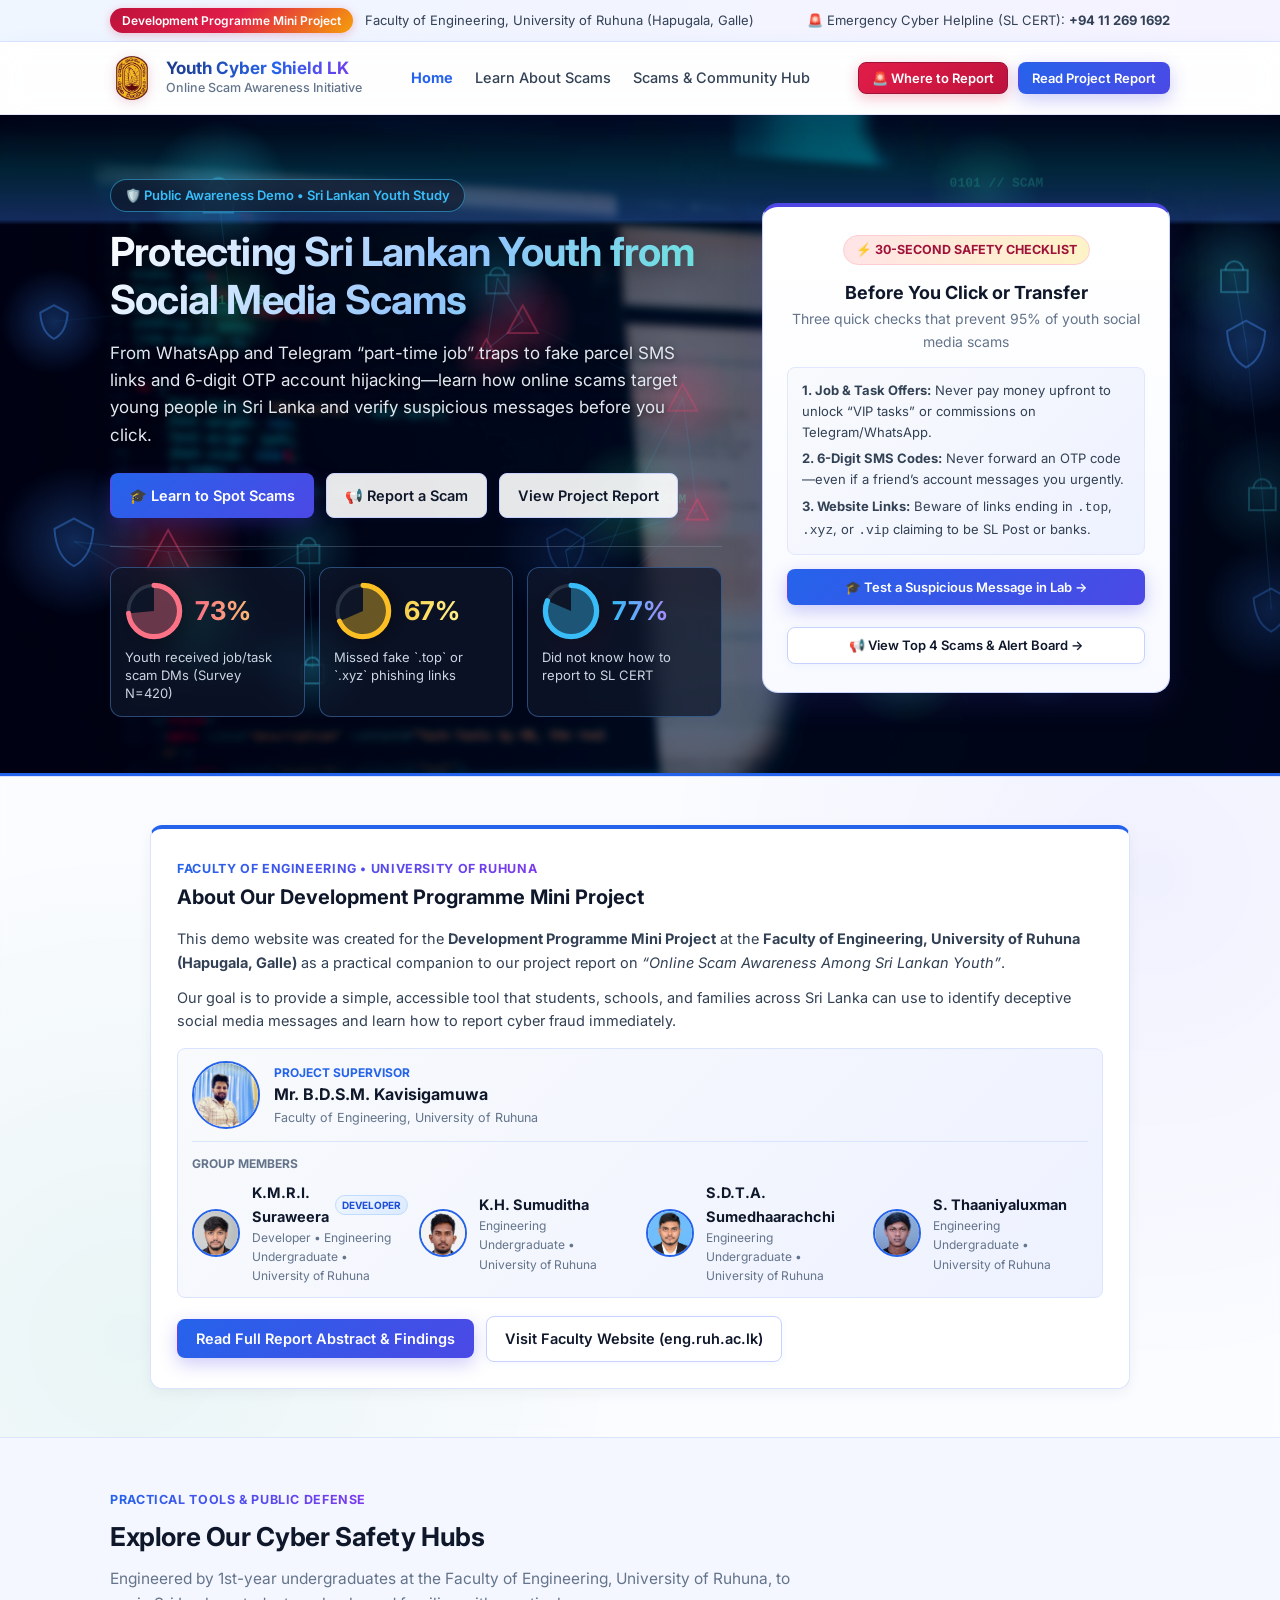
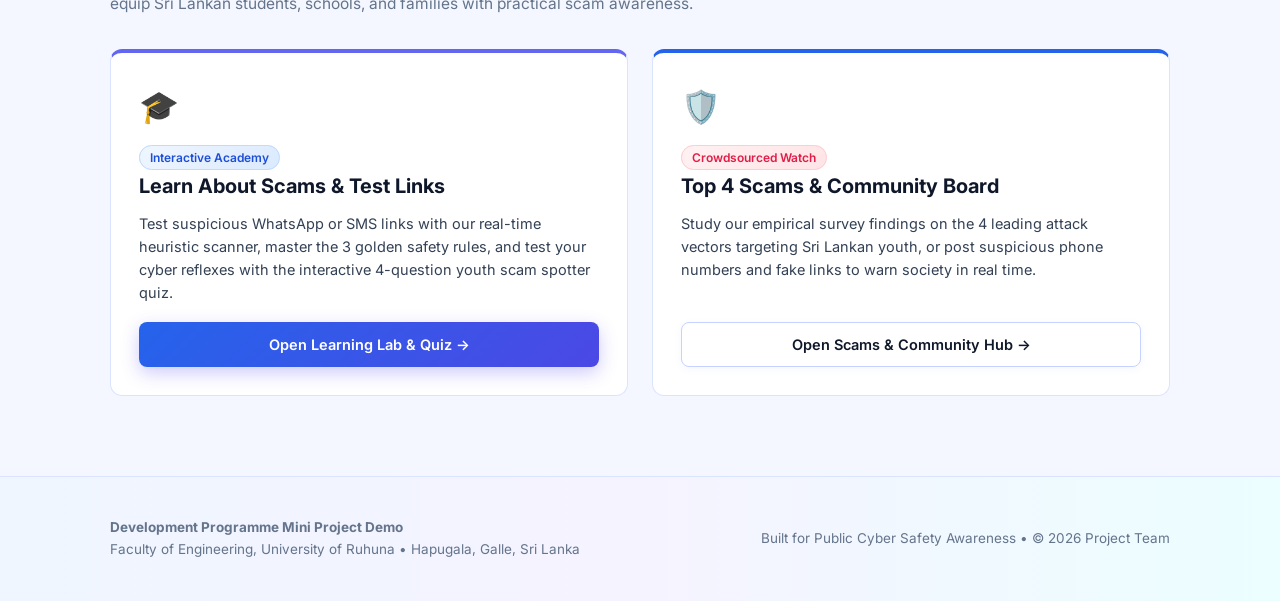
==== index.html @ e5319274 "Add files via upload" ====
<!DOCTYPE html>
<html lang="en">
<head>
  <meta charset="UTF-8" />
  <meta name="viewport" content="width=device-width, initial-scale=1.0" />
  <title>Online Scam Awareness Among Sri Lankan Youth | University of Ruhuna</title>
  <meta name="description" content="Development Programme Mini Project Demo & Report — Faculty of Engineering, University of Ruhuna. A simple public awareness guide to spotting social media scams in Sri Lanka." />
  <link rel="icon" type="image/png" href="ruhuna-logo.png" />
  <link rel="stylesheet" href="styles.css?v=2.2" />
</head>
<body>

  <!-- ========================================================================
       1. TOP ACADEMIC PROJECT BAR
       ======================================================================== -->
  <div class="uni-top-bar">
    <div class="container uni-top-inner">
      <div>
        <span class="uni-badge-pill">Development Programme Mini Project</span>
        <span style="margin-left: 8px;">Faculty of Engineering, University of Ruhuna (Hapugala, Galle)</span>
      </div>
      <div>
        <button type="button" class="top-helpline-trigger" data-open-helpline title="Click to view all Sri Lankan emergency scam helplines">
          🚨 Emergency Cyber Helpline (SL CERT): <strong>+94 11 269 1692</strong>
        </button>
      </div>
    </div>
  </div>

  <!-- ========================================================================
       2. QUICK ACCESS NAVIGATION BAR (With Ruhuna Logo in Top-Left)
       ======================================================================== -->
  <header class="site-header">
    <div class="container header-inner">
      <a href="#top" class="brand-link">
        <img
          src="ruhuna-logo.png"
          alt="University of Ruhuna Logo"
          title="University of Ruhuna — Development Programme Mini Project"
          class="brand-logo"
        />
        <div>
          <div class="brand-title">Youth Cyber Shield LK</div>
          <div class="brand-subtitle">Online Scam Awareness Initiative</div>
        </div>
      </a>

      <ul class="nav-links">
        <li><a href="index.html" style="color: var(--primary); font-weight: 700;">Home</a></li>
        <li><a href="learn-scams.html">Learn About Scams</a></li>
        <li><a href="scams-community.html">Scams &amp; Community Hub</a></li>
      </ul>

      <div class="nav-actions">
        <button type="button" class="btn btn-danger btn-sm" data-open-helpline style="display: inline-flex; align-items: center; gap: 5px;">
          🚨 Where to Report
        </button>
        <button type="button" class="btn btn-primary btn-sm" data-open-report>
          Read Project Report
        </button>
      </div>

      <!-- Mobile Hamburger Menu Button -->
      <button type="button" class="mobile-menu-toggle" id="mobile-menu-toggle" aria-label="Toggle navigation menu" aria-expanded="false">
        <span class="hamburger-bar"></span>
        <span class="hamburger-bar"></span>
        <span class="hamburger-bar"></span>
      </button>
    </div>

    <!-- Mobile Slide-Down Navigation Drawer -->
    <div class="mobile-nav-drawer" id="mobile-nav-drawer" aria-hidden="true">
      <div class="mobile-nav-content">
        <div class="mobile-nav-section-title">Navigation Menu</div>
        <ul class="mobile-nav-links">
          <li>
            <a href="index.html" class="mobile-nav-link active">
              <span class="mobile-nav-icon">🏠</span>
              <span>Home (Overview &amp; Findings)</span>
            </a>
          </li>
          <li>
            <a href="learn-scams.html" class="mobile-nav-link">
              <span class="mobile-nav-icon">🎓</span>
              <span>Learn About Scams (Lab &amp; Quiz)</span>
              <span class="mobile-nav-tag">Interactive</span>
            </a>
          </li>
          <li>
            <a href="scams-community.html" class="mobile-nav-link">
              <span class="mobile-nav-icon">📢</span>
              <span>Scams &amp; Community Hub</span>
              <span class="mobile-nav-tag">Live Feed</span>
            </a>
          </li>
        </ul>

        <div class="mobile-nav-divider"></div>
        <div class="mobile-nav-section-title">Emergency &amp; Details</div>

        <div class="mobile-nav-actions">
          <button type="button" class="btn btn-danger btn-sm" data-open-helpline style="width: 100%; justify-content: center;">
            🚨 Emergency Helplines (SL CERT &amp; CID)
          </button>
          <button type="button" class="btn btn-primary btn-sm" data-open-report style="width: 100%; justify-content: center;">
            📄 Read Project Report &amp; Team Details
          </button>
        </div>

        <div class="mobile-nav-footer">
          Faculty of Engineering • University of Ruhuna<br />
          Development Programme Mini Project
        </div>
      </div>
    </div>
  </header>

  <!-- ========================================================================
       3. HERO SECTION (Clean Light Theme)
       ======================================================================== -->
  <section class="hero-section" id="top">
    <div class="container hero-grid">
      <!-- Left Column: Main Awareness Pitch -->
      <div>
        <span class="hero-tag">
          🛡️ Public Awareness Demo • Sri Lankan Youth Study
        </span>
        <h1 class="hero-title">
          Protecting Sri Lankan Youth from Social Media Scams
        </h1>
        <p class="hero-lead">
          From WhatsApp and Telegram “part-time job” traps to fake parcel SMS links and 6-digit OTP account hijacking—learn how online scams target young people in Sri Lanka and verify suspicious messages before you click.
        </p>

        <div class="hero-actions">
          <a href="learn-scams.html" class="btn btn-primary">🎓 Learn to Spot Scams</a>
          <a href="scams-community.html#tab-community" class="btn btn-outline" style="background: rgba(255,255,255,0.9);">📢 Report a Scam</a>
          <button type="button" class="btn btn-outline" style="background: rgba(255,255,255,0.9);" data-open-report>
            View Project Report
          </button>
        </div>

        <div class="hero-stats-row">
          <div class="stat-item" data-pie-target="73" data-pie-color="#fb7185">
            <div class="stat-pie-wrap">
              <svg class="stat-pie-svg" viewBox="0 0 36 36" aria-hidden="true">
                <circle class="stat-pie-bg" cx="18" cy="18" r="15.9155"></circle>
                <circle class="stat-pie-wedge" cx="18" cy="18" r="7.9577" stroke="#fb7185" stroke-dasharray="0 100"></circle>
                <circle class="stat-pie-ring" cx="18" cy="18" r="15.9155" stroke="#fb7185" stroke-dasharray="0 100"></circle>
              </svg>
              <strong class="stat-pie-num">73%</strong>
            </div>
            <span>Youth received job/task scam DMs (Survey N=420)</span>
          </div>

          <div class="stat-item" data-pie-target="68" data-pie-color="#fbbf24">
            <div class="stat-pie-wrap">
              <svg class="stat-pie-svg" viewBox="0 0 36 36" aria-hidden="true">
                <circle class="stat-pie-bg" cx="18" cy="18" r="15.9155"></circle>
                <circle class="stat-pie-wedge" cx="18" cy="18" r="7.9577" stroke="#fbbf24" stroke-dasharray="0 100"></circle>
                <circle class="stat-pie-ring" cx="18" cy="18" r="15.9155" stroke="#fbbf24" stroke-dasharray="0 100"></circle>
              </svg>
              <strong class="stat-pie-num">68%</strong>
            </div>
            <span>Missed fake `.top` or `.xyz` phishing links</span>
          </div>

          <div class="stat-item" data-pie-target="81" data-pie-color="#38bdf8">
            <div class="stat-pie-wrap">
              <svg class="stat-pie-svg" viewBox="0 0 36 36" aria-hidden="true">
                <circle class="stat-pie-bg" cx="18" cy="18" r="15.9155"></circle>
                <circle class="stat-pie-wedge" cx="18" cy="18" r="7.9577" stroke="#38bdf8" stroke-dasharray="0 100"></circle>
                <circle class="stat-pie-ring" cx="18" cy="18" r="15.9155" stroke="#38bdf8" stroke-dasharray="0 100"></circle>
              </svg>
              <strong class="stat-pie-num">81%</strong>
            </div>
            <span>Did not know how to report to SL CERT</span>
          </div>
        </div>
      </div>

      <!-- Right Column: Quick Emergency & Golden Rules Snapshot Card -->
      <aside class="ruhuna-hero-card" aria-label="Quick Cyber Safety Summary">
        <span class="ruhuna-motto">⚡ 30-SECOND SAFETY CHECKLIST</span>
        <div>
          <h2>Before You Click or Transfer</h2>
          <p>Three quick checks that prevent 95% of youth social media scams</p>
        </div>

        <div class="ruhuna-meta-box">
          <div><strong>1. Job &amp; Task Offers:</strong> Never pay money upfront to unlock “VIP tasks” or commissions on Telegram/WhatsApp.</div>
          <div><strong>2. 6-Digit SMS Codes:</strong> Never forward an OTP code—even if a friend’s account messages you urgently.</div>
          <div><strong>3. Website Links:</strong> Beware of links ending in <code>.top</code>, <code>.xyz</code>, or <code>.vip</code> claiming to be SL Post or banks.</div>
        </div>

        <a href="learn-scams.html" class="btn btn-primary btn-sm" style="width: 100%; margin-bottom: 8px;">
          🎓 Test a Suspicious Message in Lab →
        </a>
        <a href="scams-community.html" class="btn btn-outline btn-sm" style="width: 100%;">
          📢 View Top 4 Scams &amp; Alert Board →
        </a>
      </aside>
    </div>
  </section>

  <!-- ========================================================================
       4. ABOUT OUR DEVELOPMENT PROGRAMME MINI PROJECT (University of Ruhuna)
       ======================================================================== -->
  <section class="section section-alt" id="about-project" style="padding-top: 48px; padding-bottom: 48px;">
    <div class="container">
      <div class="report-box" style="max-width: 980px; margin: 0 auto; box-shadow: 0 4px 14px rgba(0,0,0,0.05);">
        <div style="margin-bottom: 14px;">
          <span class="section-eyebrow" style="margin-bottom: 2px;">Faculty of Engineering • University of Ruhuna</span>
          <h2 style="font-size: 20px; font-weight: 700; color: var(--text-main);">
            About Our Development Programme Mini Project
          </h2>
        </div>

        <p style="font-size: 14.5px; margin-bottom: 12px;">
          This demo website was created for the <strong>Development Programme Mini Project</strong> at the <strong>Faculty of Engineering, University of Ruhuna (Hapugala, Galle)</strong> as a practical companion to our project report on <em>“Online Scam Awareness Among Sri Lankan Youth”</em>.
        </p>
        <p style="font-size: 14.5px; margin-bottom: 16px;">
          Our goal is to provide a simple, accessible tool that students, schools, and families across Sri Lanka can use to identify deceptive social media messages and learn how to report cyber fraud immediately.
        </p>

        <div class="ruhuna-meta-box" style="margin-bottom: 18px; border: 1px solid var(--border-color); gap: 12px;">
          <div style="display: flex; align-items: center; gap: 14px; padding-bottom: 12px; border-bottom: 1px solid var(--border-color);">
            <img
              src="supervisor.jpg"
              alt="Mr. B.D.S.M. Kavisigamuwa — Project Supervisor"
              style="width: 68px; height: 68px; border-radius: 50%; object-fit: cover; object-position: center 22%; border: 2px solid var(--primary); flex-shrink: 0;"
            />
            <div>
              <div style="font-size: 12px; font-weight: 700; color: var(--primary); text-transform: uppercase;">
                Project Supervisor
              </div>
              <div style="font-size: 16px; font-weight: 700; color: var(--text-main);">
                Mr. B.D.S.M. Kavisigamuwa
              </div>
              <div style="font-size: 12.5px; color: var(--text-muted);">
                Faculty of Engineering, University of Ruhuna
              </div>
            </div>
          </div>

          <div>
            <div style="font-size: 12px; font-weight: 700; color: var(--text-muted); text-transform: uppercase; margin-bottom: 8px;">
              Group Members
            </div>
            <div style="display: grid; grid-template-columns: repeat(auto-fit, minmax(210px, 1fr)); gap: 12px;">
              <div style="display: flex; align-items: center; gap: 12px;">
                <img
                  src="suraweera.jpg"
                  alt="K.M.R.I. Suraweera"
                  style="width: 48px; height: 48px; border-radius: 50%; object-fit: cover; object-position: center 20%; border: 2px solid var(--primary); flex-shrink: 0;"
                />
                <div>
                  <div style="display: flex; align-items: center; gap: 6px;">
                    <span style="font-size: 14.5px; font-weight: 700; color: var(--text-main);">K.M.R.I. Suraweera</span>
                    <span class="scam-badge badge-blue" style="font-size: 10px; font-weight: 700; padding: 1px 6px; text-transform: uppercase;">Developer</span>
                  </div>
                  <div style="font-size: 12px; color: var(--text-muted);">Developer • Engineering Undergraduate • University of Ruhuna</div>
                </div>
              </div>

              <div style="display: flex; align-items: center; gap: 12px;">
                <img
                  src="sumuditha.jpg"
                  alt="K.H. Sumuditha"
                  style="width: 48px; height: 48px; border-radius: 50%; object-fit: cover; object-position: center 20%; border: 2px solid var(--primary); flex-shrink: 0;"
                />
                <div>
                  <div style="font-size: 14.5px; font-weight: 700; color: var(--text-main);">K.H. Sumuditha</div>
                  <div style="font-size: 12px; color: var(--text-muted);">Engineering Undergraduate • University of Ruhuna</div>
                </div>
              </div>

              <div style="display: flex; align-items: center; gap: 12px;">
                <img
                  src="sumedhaarachchi.jpg"
                  alt="S.D.T.A. Sumedhaarachchi"
                  style="width: 48px; height: 48px; border-radius: 50%; object-fit: cover; object-position: center 20%; border: 2px solid var(--primary); flex-shrink: 0;"
                />
                <div>
                  <div style="font-size: 14.5px; font-weight: 700; color: var(--text-main);">S.D.T.A. Sumedhaarachchi</div>
                  <div style="font-size: 12px; color: var(--text-muted);">Engineering Undergraduate • University of Ruhuna</div>
                </div>
              </div>

              <div style="display: flex; align-items: center; gap: 12px;">
                <img
                  src="thaaniyaluxman.jpg"
                  alt="S. Thaaniyaluxman"
                  style="width: 48px; height: 48px; border-radius: 50%; object-fit: cover; object-position: center 20%; border: 2px solid var(--primary); flex-shrink: 0;"
                />
                <div>
                  <div style="font-size: 14.5px; font-weight: 700; color: var(--text-main);">S. Thaaniyaluxman</div>
                  <div style="font-size: 12px; color: var(--text-muted);">Engineering Undergraduate • University of Ruhuna</div>
                </div>
              </div>
            </div>
          </div>
        </div>

        <div style="display: flex; flex-wrap: wrap; gap: 12px; align-items: center;">
          <button type="button" class="btn btn-primary" data-open-report>
            Read Full Report Abstract &amp; Findings
          </button>
          <a href="https://www.eng.ruh.ac.lk" target="_blank" rel="noopener noreferrer" class="btn btn-outline">
            Visit Faculty Website (eng.ruh.ac.lk)
          </a>
        </div>
      </div>
    </div>
  </section>

  <!-- ========================================================================
       5. INTERACTIVE EXPLORATION PATHWAYS
       ======================================================================== -->
  <section class="section" id="explore-modules" style="padding-top: 48px; padding-bottom: 56px;">
    <div class="container">
      <div class="section-header">
        <span class="section-eyebrow">Practical Tools &amp; Public Defense</span>
        <h2 class="section-title">Explore Our Cyber Safety Hubs</h2>
        <p class="section-desc">
          Engineered by 1st-year undergraduates at the Faculty of Engineering, University of Ruhuna, to equip Sri Lankan students, schools, and families with practical scam awareness.
        </p>
      </div>

      <div class="pathway-grid">
        <!-- Pathway 1: Learn About Scams -->
        <div class="pathway-card" style="border-top: 4px solid #6366f1;">
          <div>
            <div style="font-size: 32px; margin-bottom: 12px;">🎓</div>
            <span class="scam-badge badge-blue" style="margin-bottom: 8px;">Interactive Academy</span>
            <h3 style="font-size: 20px; font-weight: 700; color: var(--text-main); margin-bottom: 10px;">
              Learn About Scams &amp; Test Links
            </h3>
            <p style="font-size: 14.5px; color: var(--text-body); margin-bottom: 18px; line-height: 1.6;">
              Test suspicious WhatsApp or SMS links with our real-time heuristic scanner, master the 3 golden safety rules, and test your cyber reflexes with the interactive 4-question youth scam spotter quiz.
            </p>
          </div>
          <a href="learn-scams.html" class="btn btn-primary" style="width: 100%; text-align: center;">
            Open Learning Lab &amp; Quiz →
          </a>
        </div>

        <!-- Pathway 2: Scams & Community Hub -->
        <div class="pathway-card" style="border-top: 4px solid #2563eb;">
          <div>
            <div style="font-size: 32px; margin-bottom: 12px;">🛡️</div>
            <span class="scam-badge badge-red" style="margin-bottom: 8px;">Crowdsourced Watch</span>
            <h3 style="font-size: 20px; font-weight: 700; color: var(--text-main); margin-bottom: 10px;">
              Top 4 Scams &amp; Community Board
            </h3>
            <p style="font-size: 14.5px; color: var(--text-body); margin-bottom: 18px; line-height: 1.6;">
              Study our empirical survey findings on the 4 leading attack vectors targeting Sri Lankan youth, or post suspicious phone numbers and fake links to warn society in real time.
            </p>
          </div>
          <a href="scams-community.html" class="btn btn-outline" style="width: 100%; text-align: center;">
            Open Scams &amp; Community Hub →
          </a>
        </div>
      </div>
    </div>
  </section>

  <!-- ========================================================================
       7. CLEAN LIGHT FOOTER
       ======================================================================== -->
  <footer class="site-footer">
    <div class="container footer-inner">
      <div class="footer-note">
        <strong>Development Programme Mini Project Demo</strong><br />
        Faculty of Engineering, University of Ruhuna • Hapugala, Galle, Sri Lanka
      </div>

      <div class="footer-note">
        Built for Public Cyber Safety Awareness • © 2026 Project Team
      </div>
    </div>
  </footer>

  <!-- ========================================================================
       11. PROJECT REPORT SUMMARY MODAL
       ======================================================================== -->
  <div class="modal-backdrop" id="report-modal" role="dialog" aria-modal="true" aria-labelledby="report-modal-title">
    <div class="modal-card">
      <div class="modal-head">
        <div>
          <div style="font-size: 12px; font-weight: 700; color: var(--ruhuna-maroon); text-transform: uppercase;">
            University of Ruhuna • Faculty of Engineering
          </div>
          <h3 id="report-modal-title" style="font-size: 18px; font-weight: 700; color: var(--text-main);">
            Development Programme Mini Project Report Summary
          </h3>
        </div>
        <button type="button" class="btn btn-outline btn-sm" id="close-report-modal">Close ✕</button>
      </div>

      <div class="modal-body">
        <div style="background: var(--bg-subtle); padding: 16px; border-radius: var(--radius-sm); border: 1px solid var(--border-color);">
          <div style="font-size: 12px; font-weight: 700; color: var(--text-muted); text-transform: uppercase; margin-bottom: 4px;">
            Project Title
          </div>
          <div style="font-size: 16px; font-weight: 700; color: var(--text-main); margin-bottom: 12px;">
            Online Scam Awareness Among Sri Lankan Youth: Survey Analysis &amp; Preventive Web Platform
          </div>
          <div style="display: flex; align-items: center; gap: 12px; padding-top: 10px; border-top: 1px solid var(--border-color);">
            <img
              src="supervisor.jpg"
              alt="Mr. B.D.S.M. Kavisigamuwa"
              style="width: 52px; height: 52px; border-radius: 50%; object-fit: cover; object-position: center 22%; border: 2px solid var(--primary); flex-shrink: 0;"
            />
            <div style="font-size: 13.5px; color: var(--text-body);">
              <strong>Project Supervisor:</strong> Mr. B.D.S.M. Kavisigamuwa<br />
              <strong>Group Members:</strong> K.M.R.I. Suraweera (Developer), K.H. Sumuditha, S.D.T.A. Sumedhaarachchi, S. Thaaniyaluxman
            </div>
          </div>
          <div style="display: flex; align-items: center; flex-wrap: wrap; gap: 10px; margin-top: 10px; padding-top: 10px; border-top: 1px dashed var(--border-color);">
            <img
              src="suraweera.jpg"
              alt="K.M.R.I. Suraweera (Developer)"
              style="width: 40px; height: 40px; border-radius: 50%; object-fit: cover; object-position: center 20%; border: 2px solid var(--primary); flex-shrink: 0;"
            />
            <span style="font-size: 13px; font-weight: 600; color: var(--text-main);">K.M.R.I. Suraweera <small style="color: var(--primary); font-weight: 700;">(Developer)</small></span>
            <span style="color: var(--border-color);">•</span>
            <img
              src="sumuditha.jpg"
              alt="K.H. Sumuditha"
              style="width: 40px; height: 40px; border-radius: 50%; object-fit: cover; object-position: center 20%; border: 2px solid var(--primary); flex-shrink: 0;"
            />
            <span style="font-size: 13px; font-weight: 600; color: var(--text-main);">K.H. Sumuditha</span>
            <span style="color: var(--border-color);">•</span>
            <img
              src="sumedhaarachchi.jpg"
              alt="S.D.T.A. Sumedhaarachchi"
              style="width: 40px; height: 40px; border-radius: 50%; object-fit: cover; object-position: center 20%; border: 2px solid var(--primary); flex-shrink: 0;"
            />
            <span style="font-size: 13px; font-weight: 600; color: var(--text-main);">S.D.T.A. Sumedhaarachchi</span>
            <span style="color: var(--border-color);">•</span>
            <img
              src="thaaniyaluxman.jpg"
              alt="S. Thaaniyaluxman"
              style="width: 40px; height: 40px; border-radius: 50%; object-fit: cover; object-position: center 20%; border: 2px solid var(--primary); flex-shrink: 0;"
            />
            <span style="font-size: 13px; font-weight: 600; color: var(--text-main);">S. Thaaniyaluxman</span>
          </div>
        </div>

        <div>
          <h4 style="font-size: 15px; font-weight: 700; color: var(--text-main); margin-bottom: 6px;">1. Executive Abstract</h4>
          <p style="font-size: 14.5px; color: var(--text-body);">
            With high social media penetration among Sri Lankan youth aged 16–26, scammers increasingly use WhatsApp, Telegram, Instagram, and TikTok to run “part-time task” Ponzi schemes, phishing giveaways, and OTP account takeovers. Our Development Programme Mini Project survey (<strong>N = 420</strong> respondents) found that while youth use social platforms daily, <strong>68.4%</strong> struggle to spot spoofed website domains (<code>.top</code>, <code>.xyz</code>) on mobile phones and <strong>81.0%</strong> are unaware of official reporting procedures through Sri Lanka CERT|CC.
          </p>
        </div>

        <div>
          <h4 style="font-size: 15px; font-weight: 700; color: var(--text-main); margin-bottom: 6px;">2. Key Survey Takeaways (N = 420 Youth Respondents)</h4>
          <ul style="padding-left: 20px; font-size: 14.5px; color: var(--text-body); display: flex; flex-direction: column; gap: 6px;">
            <li><strong>73.1%</strong> received unsolicited WhatsApp or Telegram messages offering high daily payouts for liking social media posts.</li>
            <li><strong>42.0%</strong> of reported financial losses originated from “VIP Prepaid Task” traps after scammers paid a small initial bonus (Rs. 1,000–1,500) to build trust.</li>
            <li><strong>68.4%</strong> could not reliably distinguish fake courier/telecom phishing links from official <code>.lk</code> websites.</li>
          </ul>
        </div>

        <div style="display: flex; align-items: center; justify-content: flex-end; padding-top: 12px; border-top: 1px solid var(--border-color);">
          <button type="button" class="btn btn-primary btn-sm" id="modal-try-scanner-btn">
            Try the Scam Message Checker
          </button>
        </div>
      </div>
    </div>
  </div>

  <!-- ========================================================================
       9. EMERGENCY SCAM HELPLINES POPUP MODAL (Quick Access)
       ======================================================================== -->
  <div class="modal-backdrop" id="helpline-modal" role="dialog" aria-modal="true" aria-labelledby="helpline-modal-title">
    <div class="modal-card" style="border-top: 4px solid #e11d48; max-width: 680px;">
      <div class="modal-head" style="border-bottom: 1px solid var(--border-color); padding-bottom: 14px;">
        <div>
          <div style="font-size: 12px; font-weight: 700; color: #e11d48; text-transform: uppercase; letter-spacing: 0.5px;">
            🚨 Emergency Assistance • Sri Lanka
          </div>
          <h3 id="helpline-modal-title" style="font-size: 20px; font-weight: 700; color: var(--text-main);">
            Where to Report Scams in Sri Lanka
          </h3>
        </div>
        <button type="button" class="btn btn-outline btn-sm" id="close-helpline-modal">Close ✕</button>
      </div>

      <div class="modal-body" style="display: flex; flex-direction: column; gap: 16px; padding: 22px;">
        <p style="font-size: 14.5px; color: var(--text-muted); margin: 0;">
          If you or someone you know has shared a 6-digit OTP, clicked a phishing link, or transferred money to a scammer, contact these official organizations immediately:
        </p>

        <ul class="helpline-list" style="margin: 0;">
          <li class="helpline-item">
            <div>
              <strong style="color: var(--text-main); font-size: 15px;">Sri Lanka CERT|CC (National Cyber Security Center)</strong>
              <span style="display: block; font-size: 13.5px; color: var(--text-muted); margin-top: 3px;">
                Hotline: <strong>+94 11 269 1692</strong> • Email: <a href="mailto:report@cert.gov.lk" style="color: var(--primary);">report@cert.gov.lk</a>
              </span>
            </div>
            <button type="button" class="btn btn-outline btn-sm" data-copy="+94 11 269 1692">
              Copy
            </button>
          </li>
          <li class="helpline-item">
            <div>
              <strong style="color: var(--text-main); font-size: 15px;">CID Cyber Crime Division (Sri Lanka Police)</strong>
              <span style="display: block; font-size: 13.5px; color: var(--text-muted); margin-top: 3px;">
                Tel: <strong>011-2422176</strong> • Police Emergency: <strong>119</strong>
              </span>
            </div>
            <span class="scam-badge badge-red">24/7 Police</span>
          </li>
          <li class="helpline-item">
            <div>
              <strong style="color: var(--text-main); font-size: 15px;">Your Bank’s 24/7 Fraud &amp; Card Hotline</strong>
              <span style="display: block; font-size: 13.5px; color: var(--text-muted); margin-top: 3px;">
                Call the phone number printed on the back of your ATM/Debit card immediately to freeze transfers or compromised accounts.
              </span>
            </div>
            <span class="scam-badge badge-amber">Urgent</span>
          </li>
        </ul>

        <div style="background: var(--bg-subtle); padding: 14px; border-radius: var(--radius-sm); border: 1px solid var(--border-color); font-size: 13px; color: var(--text-body);">
          💡 <strong>Quick Action Advice:</strong> Take screenshots of suspicious WhatsApp/Telegram messages, transaction receipts, and phone numbers before blocking the scammer. Sri Lanka CERT and Police CID require these records when filing a formal cyber complaint.
        </div>

        <div style="display: flex; justify-content: flex-end; gap: 10px; padding-top: 10px; border-top: 1px solid var(--border-color);">
          <a href="scams-community.html#tab-community" class="btn btn-outline btn-sm" onclick="document.getElementById('helpline-modal').removeAttribute('data-open');">
            📢 Post to Community Warning Board
          </a>
          <button type="button" class="btn btn-primary btn-sm" onclick="document.getElementById('helpline-modal').removeAttribute('data-open');">
            Understood, Close
          </button>
        </div>
      </div>
    </div>
  </div>

  <!-- ========================================================================
       MOBILE FIXED BOTTOM NAVIGATION BAR (Thumb Friendly)
       ======================================================================== -->
  <nav class="mobile-bottom-bar" aria-label="Mobile Quick Navigation">
    <a href="index.html" class="mobile-tab-item active">
      <span class="tab-icon">🏠</span>
      <span class="tab-label">Home</span>
    </a>
    <a href="learn-scams.html" class="mobile-tab-item">
      <span class="tab-icon">🎓</span>
      <span class="tab-label">Learn</span>
    </a>
    <a href="scams-community.html" class="mobile-tab-item">
      <span class="tab-icon">📢</span>
      <span class="tab-label">Alerts</span>
    </a>
    <button type="button" class="mobile-tab-item helpline-tab" data-open-helpline>
      <span class="tab-icon">🚨</span>
      <span class="tab-label">Report</span>
    </button>
  </nav>

  <script src="app.js?v=2.2"></script>
</body>
</html>
---- styles.css ----
/* ==========================================================================
   VIBRANT COLORFUL LIGHT-THEME & ANIMATED STYLESHEET
   Development Programme Mini Project — University of Ruhuna
   Topic: Online Scam Awareness Among Sri Lankan Youth
   ========================================================================== */

@import url('https://fonts.googleapis.com/css2?family=Inter:wght@400;500;600;700&display=swap');

:root {
  --bg-page: #f4f7ff;
  --bg-card: #ffffff;
  --bg-subtle: #eef2ff;
  --text-main: #0f172a;
  --text-body: #334155;
  --text-muted: #64748b;
  --border-color: #dbe4ff;

  /* Vibrant multi-tone palette */
  --primary: #2563eb;
  --primary-hover: #1d4ed8;
  --primary-light: #e0e7ff;
  --accent-indigo: #4f46e5;
  --accent-violet: #7c3aed;
  --accent-teal: #0d9488;
  --accent-cyan: #06b6d4;
  --ruhuna-maroon: #9f1239;
  --ruhuna-gold: #d97706;
  --ruhuna-cream: #fffbeb;

  /* Status colors */
  --danger-bg: #fff1f2;
  --danger-border: #fecdd3;
  --danger-text: #e11d48;

  --warning-bg: #fffbeb;
  --warning-border: #fde68a;
  --warning-text: #d97706;

  --safe-bg: #ecfdf5;
  --safe-border: #a7f3d0;
  --safe-text: #059669;

  --radius-sm: 8px;
  --radius-md: 12px;
  --radius-lg: 16px;
  --shadow-sm: 0 4px 14px rgba(37, 99, 235, 0.06);
  --shadow-md: 0 12px 30px rgba(79, 70, 229, 0.12);
}

/* ==========================================================================
   KEYFRAME ANIMATIONS
   ========================================================================== */
@keyframes gradientFlow {
  0% { background-position: 0% 50%; }
  50% { background-position: 100% 50%; }
  100% { background-position: 0% 50%; }
}

@keyframes floatCard {
  0%, 100% { transform: translateY(0px); }
  50% { transform: translateY(-7px); }
}

@keyframes softPulse {
  0%, 100% { box-shadow: 0 0 0 0 rgba(37, 99, 235, 0.28); }
  50% { box-shadow: 0 0 0 8px rgba(37, 99, 235, 0); }
}

@keyframes badgePulseRed {
  0%, 100% { box-shadow: 0 0 0 0 rgba(225, 29, 72, 0.25); }
  50% { box-shadow: 0 0 0 6px rgba(225, 29, 72, 0); }
}

@keyframes fadeInUp {
  from {
    opacity: 0;
    transform: translateY(22px);
  }
  to {
    opacity: 1;
    transform: translateY(0);
  }
}

@keyframes shimmerSweep {
  0% { transform: translateX(-120%) skewX(-18deg); }
  100% { transform: translateX(220%) skewX(-18deg); }
}

@keyframes cyberBgPanZoom {
  0% {
    transform: scale(1.06) translate(0%, 0%);
  }
  33% {
    transform: scale(1.18) translate(-3%, -2%);
  }
  66% {
    transform: scale(1.13) translate(2.5%, 1.8%);
  }
  100% {
    transform: scale(1.06) translate(0%, 0%);
  }
}

@keyframes heroBannerScanBeam {
  0% {
    transform: translateY(-100%);
    opacity: 0;
  }
  30% {
    opacity: 0.55;
  }
  70% {
    opacity: 0.55;
  }
  100% {
    transform: translateY(220%);
    opacity: 0;
  }
}

@keyframes cyberBgMobilePan {
  0% {
    transform: scale(1.04) translate(0%, 0%);
  }
  50% {
    transform: scale(1.08) translate(-1.5%, 1%);
  }
  100% {
    transform: scale(1.04) translate(1.5%, -1%);
  }
}

@keyframes heroBannerMobileScan {
  0% {
    top: -80px;
    opacity: 0;
  }
  15% {
    opacity: 0.45;
  }
  85% {
    opacity: 0.45;
  }
  100% {
    top: 100%;
    opacity: 0;
  }
}

*,
*::before,
*::after {
  box-sizing: border-box;
  margin: 0;
  padding: 0;
}

html {
  scroll-behavior: smooth;
  font-family: 'Inter', -apple-system, BlinkMacSystemFont, 'Segoe UI', Roboto, sans-serif;
  color: var(--text-main);
  background-color: var(--bg-page);
  line-height: 1.6;
}

body {
  position: relative;
  background-color: var(--bg-page);
  color: var(--text-body);
  font-size: 16px;
  overflow-x: hidden;
}

/* Subtle light-themed background glow for lower page sections */
body::before {
  content: "";
  position: fixed;
  inset: 0;
  z-index: -2;
  background:
    radial-gradient(circle at 12% 15%, rgba(59, 130, 246, 0.1), transparent 36%),
    radial-gradient(circle at 88% 25%, rgba(16, 185, 129, 0.1), transparent 38%),
    radial-gradient(circle at 50% 75%, rgba(124, 58, 237, 0.08), transparent 42%),
    var(--bg-page);
  pointer-events: none;
}

/* Animated Floating Cyber / Hacker / Scam-Alert Banner Canvas */
.cyber-bg-canvas {
  position: absolute;
  inset: 0;
  width: 100%;
  height: 100%;
  z-index: 1;
  pointer-events: none;
  filter: blur(0.6px);
  opacity: 0.92;
}

a {
  color: var(--primary);
  text-decoration: none;
  transition: color 0.2s ease;
}

a:hover {
  text-decoration: underline;
}

img {
  max-width: 100%;
  display: block;
}

.container {
  width: 100%;
  max-width: 1100px;
  margin: 0 auto;
  padding: 0 20px;
}

/* Scroll-reveal animation helper */
.reveal-on-scroll {
  opacity: 0;
  transform: translateY(24px);
  transition: opacity 0.65s cubic-bezier(0.22, 1, 0.36, 1), transform 0.65s cubic-bezier(0.22, 1, 0.36, 1);
}

.reveal-on-scroll.is-visible {
  opacity: 1;
  transform: translateY(0);
}

/* ==========================================================================
   TOP UNIVERSITY BANNER
   ========================================================================== */
.uni-top-bar {
  background: linear-gradient(90deg, #eff6ff 0%, #f5f3ff 50%, #ecfeff 100%);
  background-size: 200% 200%;
  animation: gradientFlow 10s ease infinite;
  border-bottom: 1px solid var(--border-color);
  font-size: 13px;
  color: var(--text-body);
  padding: 8px 0;
}

.uni-top-inner {
  display: flex;
  align-items: center;
  justify-content: space-between;
  flex-wrap: wrap;
  gap: 8px;
}

.uni-badge-pill {
  display: inline-flex;
  align-items: center;
  gap: 6px;
  font-weight: 600;
  color: #ffffff;
  background: linear-gradient(135deg, #be123c 0%, #e11d48 50%, #f59e0b 100%);
  padding: 3px 12px;
  border-radius: 999px;
  font-size: 12px;
  box-shadow: 0 2px 10px rgba(225, 29, 72, 0.25);
  animation: badgePulseRed 3s infinite;
}

/* ==========================================================================
   NAVIGATION HEADER
   ========================================================================== */
.site-header {
  position: sticky;
  top: 0;
  z-index: 40;
  background: rgba(255, 255, 255, 0.88);
  backdrop-filter: blur(14px);
  -webkit-backdrop-filter: blur(14px);
  border-bottom: 1px solid rgba(99, 102, 241, 0.16);
  box-shadow: 0 4px 20px rgba(37, 99, 235, 0.06);
}

.header-inner {
  display: flex;
  align-items: center;
  justify-content: space-between;
  min-height: 72px;
  gap: 16px;
}

.brand-link {
  display: flex;
  align-items: center;
  gap: 12px;
  text-decoration: none !important;
  color: var(--text-main);
  transition: transform 0.25s ease;
}

.brand-link:hover {
  transform: translateY(-1px);
}

.brand-logo {
  width: 44px;
  height: 44px;
  object-fit: contain;
  flex-shrink: 0;
  filter: drop-shadow(0 2px 6px rgba(159, 18, 57, 0.2));
  transition: transform 0.35s cubic-bezier(0.34, 1.56, 0.64, 1);
}

.brand-link:hover .brand-logo {
  transform: scale(1.1) rotate(-4deg);
}

.brand-title {
  font-size: 17px;
  font-weight: 700;
  background: linear-gradient(90deg, #1e3a8a 0%, #2563eb 55%, #7c3aed 100%);
  -webkit-background-clip: text;
  background-clip: text;
  color: transparent;
  line-height: 1.2;
}

.brand-subtitle {
  font-size: 12.5px;
  color: var(--text-muted);
  font-weight: 500;
}

.nav-links {
  display: flex;
  align-items: center;
  gap: 22px;
  list-style: none;
}

.nav-links a {
  position: relative;
  color: var(--text-body);
  font-size: 14.5px;
  font-weight: 500;
  text-decoration: none;
  padding: 4px 0;
  transition: color 0.2s ease;
}

.nav-links a::after {
  content: "";
  position: absolute;
  left: 0;
  bottom: -2px;
  width: 100%;
  height: 2px;
  border-radius: 2px;
  background: linear-gradient(90deg, var(--primary), var(--accent-violet), var(--accent-cyan));
  transform: scaleX(0);
  transform-origin: right;
  transition: transform 0.28s cubic-bezier(0.22, 1, 0.36, 1);
}

.nav-links a:hover {
  color: var(--primary);
}

.nav-links a:hover::after {
  transform: scaleX(1);
  transform-origin: left;
}

/* ==========================================================================
   BUTTONS
   ========================================================================== */
.btn {
  position: relative;
  overflow: hidden;
  display: inline-flex;
  align-items: center;
  justify-content: center;
  gap: 8px;
  padding: 10px 18px;
  border-radius: var(--radius-sm);
  font-size: 14.5px;
  font-weight: 600;
  cursor: pointer;
  border: 1px solid transparent;
  text-decoration: none !important;
  transition: transform 0.22s cubic-bezier(0.34, 1.56, 0.64, 1), box-shadow 0.22s ease, background-color 0.2s ease, border-color 0.2s ease;
  font-family: inherit;
}

.btn:hover {
  transform: translateY(-2px);
}

.btn:active {
  transform: translateY(0px);
}

.btn-primary {
  background: linear-gradient(135deg, #2563eb 0%, #4f46e5 55%, #7c3aed 100%);
  background-size: 200% 200%;
  animation: gradientFlow 6s ease infinite;
  color: #ffffff;
  box-shadow: 0 6px 18px rgba(79, 70, 229, 0.28);
}

.btn-primary::before {
  content: "";
  position: absolute;
  top: 0;
  left: 0;
  width: 45%;
  height: 100%;
  background: linear-gradient(90deg, transparent, rgba(255, 255, 255, 0.32), transparent);
  transform: translateX(-120%) skewX(-18deg);
}

.btn-primary:hover::before {
  animation: shimmerSweep 0.75s ease;
}

.btn-primary:hover {
  box-shadow: 0 10px 24px rgba(79, 70, 229, 0.38);
}

.btn-outline {
  background-color: #ffffff;
  color: var(--text-main);
  border-color: #c7d2fe;
  box-shadow: 0 2px 8px rgba(37, 99, 235, 0.05);
}

.btn-outline:hover {
  background: linear-gradient(135deg, #eff6ff 0%, #f5f3ff 100%);
  border-color: var(--primary);
  color: var(--primary);
  box-shadow: 0 6px 16px rgba(37, 99, 235, 0.12);
}

.btn-sm {
  padding: 7px 13px;
  font-size: 13px;
}

.btn-danger {
  background: linear-gradient(135deg, #e11d48 0%, #be123c 100%);
  color: #ffffff;
  border: 1px solid #9f1239;
  box-shadow: 0 4px 14px rgba(225, 29, 72, 0.28);
}

.btn-danger:hover {
  background: linear-gradient(135deg, #f43f5e 0%, #e11d48 100%);
  box-shadow: 0 6px 18px rgba(225, 29, 72, 0.42);
  transform: translateY(-1px);
  color: #ffffff;
}

.nav-actions {
  display: flex;
  align-items: center;
  gap: 10px;
  flex-shrink: 0;
}

.top-helpline-trigger {
  background: none;
  border: none;
  color: inherit;
  font: inherit;
  cursor: pointer;
  padding: 0;
  display: inline-flex;
  align-items: center;
  gap: 4px;
  transition: opacity 0.2s ease, transform 0.2s ease;
}

.top-helpline-trigger:hover {
  opacity: 0.92;
  text-decoration: underline;
  transform: scale(1.02);
}

/* ==========================================================================
   HERO SECTION (Animated Blurred Hacker & Cyber-Scam Banner + Floating Card)
   ========================================================================== */
.hero-section {
  position: relative;
  overflow: hidden;
  padding: 64px 0 56px;
  background-color: #070d19;
  border-bottom: 3px solid var(--primary);
  animation: fadeInUp 0.7s ease-out;
}

/* Blurred, Animated Hacker & Cyber-Matrix Banner Image */
.hero-section::before {
  content: "";
  position: absolute;
  inset: -32px;
  z-index: 0;
  background-image:
    linear-gradient(
      95deg,
      rgba(6, 12, 26, 0.76) 0%,
      rgba(10, 24, 48, 0.58) 52%,
      rgba(6, 18, 34, 0.68) 100%
    ),
    url('hacker-bg.jpg'),
    url('cyber-bg.jpg');
  background-size: cover, cover, cover;
  background-position: center, center, center;
  background-blend-mode: normal, normal, screen;
  filter: blur(4px) saturate(1.45) contrast(1.1);
  animation: cyberBgPanZoom 16s ease-in-out infinite;
  pointer-events: none;
}

/* Animated Cyber Radar Scanline Beam across Banner */
.hero-section::after {
  content: "";
  position: absolute;
  left: 0;
  right: 0;
  top: 0;
  height: 110px;
  z-index: 1;
  background: linear-gradient(
    180deg,
    transparent 0%,
    rgba(6, 182, 212, 0.18) 50%,
    rgba(59, 130, 246, 0.32) 95%,
    transparent 100%
  );
  animation: heroBannerScanBeam 7s linear infinite;
  pointer-events: none;
}

/* Static Hero Banner (Animation Removed for Scams & Community Hub) */
.hero-section.hero-static {
  animation: none !important;
}

.hero-section.hero-static::before {
  animation: none !important;
  transform: none !important;
}

.hero-section.hero-static::after {
  display: none !important;
  animation: none !important;
}

/* ==========================================================================
   COMMUNITY HERO BANNER (Animated Citizen Watch & Defense Network)
   ========================================================================== */
.community-hero-banner {
  position: relative;
  overflow: hidden;
  padding: 56px 0 0;
  background: radial-gradient(130% 120% at 50% 0%, #1e3a8a 0%, #0f172a 60%, #080d1a 100%);
  border-bottom: 3px solid #3b82f6;
  color: #ffffff;
}

/* Atmospheric Glowing Community Mesh Background */
.community-hero-banner::before {
  content: "";
  position: absolute;
  inset: -20px;
  z-index: 0;
  background:
    radial-gradient(circle at 18% 28%, rgba(37, 99, 235, 0.42) 0%, transparent 48%),
    radial-gradient(circle at 82% 72%, rgba(14, 165, 233, 0.35) 0%, transparent 48%),
    radial-gradient(circle at 50% 45%, rgba(99, 102, 241, 0.22) 0%, transparent 58%);
  filter: blur(28px);
  pointer-events: none;
  animation: communityMeshDrift 14s ease-in-out infinite alternate;
}

@keyframes communityMeshDrift {
  0% { transform: scale(1) translate(0, 0); }
  50% { transform: scale(1.08) translate(-2%, 3%); }
  100% { transform: scale(1.03) translate(3%, -2%); }
}

/* Community Network Interactive Canvas */
.community-hero-canvas {
  position: absolute;
  inset: 0;
  width: 100%;
  height: 100%;
  z-index: 1;
  pointer-events: none;
}

/* Pulsing Live Green Indicator */
.live-pulse-dot {
  display: inline-block;
  width: 9px;
  height: 9px;
  border-radius: 50%;
  background-color: #22c55e;
  box-shadow: 0 0 0 0 rgba(34, 197, 94, 0.7);
  animation: pulseGreen 1.8s infinite;
  margin-right: 6px;
  vertical-align: middle;
}

@keyframes pulseGreen {
  0% {
    transform: scale(0.95);
    box-shadow: 0 0 0 0 rgba(34, 197, 94, 0.7);
  }
  70% {
    transform: scale(1.15);
    box-shadow: 0 0 0 8px rgba(34, 197, 94, 0);
  }
  100% {
    transform: scale(0.95);
    box-shadow: 0 0 0 0 rgba(34, 197, 94, 0);
  }
}

/* Community Stats Row */
.community-stats-row {
  display: flex;
  flex-wrap: wrap;
  gap: 10px;
  margin: 20px 0 24px;
}

.community-stat-pill {
  display: inline-flex;
  align-items: center;
  gap: 7px;
  padding: 7px 13px;
  background: rgba(255, 255, 255, 0.08);
  backdrop-filter: blur(8px);
  -webkit-backdrop-filter: blur(8px);
  border: 1px solid rgba(255, 255, 255, 0.16);
  border-radius: 50px;
  font-size: 13px;
  color: #e2e8f0;
  transition: all 0.3s ease;
}

.community-stat-pill:hover {
  background: rgba(255, 255, 255, 0.16);
  border-color: rgba(56, 189, 248, 0.65);
  transform: translateY(-2px);
}

.community-stat-pill strong {
  color: #38bdf8;
  font-weight: 700;
}

/* Community Live Watch Card (Right Column) */
.community-live-card {
  position: relative;
  z-index: 2;
  background: rgba(15, 23, 42, 0.82);
  backdrop-filter: blur(16px);
  -webkit-backdrop-filter: blur(16px);
  border: 1px solid rgba(59, 130, 246, 0.4);
  border-radius: var(--radius-md);
  padding: 22px;
  box-shadow: 0 16px 36px rgba(0, 0, 0, 0.42), 0 0 28px rgba(37, 99, 235, 0.22);
  animation: floatCard 6s ease-in-out infinite alternate;
}

@keyframes floatCard {
  0% { transform: translateY(0); }
  100% { transform: translateY(-6px); }
}

.community-card-header {
  display: flex;
  align-items: center;
  justify-content: space-between;
  padding-bottom: 12px;
  border-bottom: 1px solid rgba(255, 255, 255, 0.12);
  margin-bottom: 14px;
}

.community-badge-live {
  display: inline-flex;
  align-items: center;
  gap: 6px;
  font-size: 11.5px;
  font-weight: 700;
  color: #4ade80;
  text-transform: uppercase;
  letter-spacing: 0.5px;
  background: rgba(34, 197, 94, 0.15);
  border: 1px solid rgba(34, 197, 94, 0.32);
  padding: 4px 10px;
  border-radius: 50px;
}

/* Dynamic Alert Stream Items */
.community-stream-list {
  display: flex;
  flex-direction: column;
  gap: 10px;
  margin-bottom: 16px;
}

.community-stream-item {
  display: flex;
  align-items: flex-start;
  gap: 10px;
  padding: 10px 12px;
  border-radius: var(--radius-sm);
  background: rgba(255, 255, 255, 0.05);
  border: 1px solid rgba(255, 255, 255, 0.08);
  font-size: 12.5px;
  color: #cbd5e1;
  line-height: 1.45;
  transition: all 0.25s ease;
}

.community-stream-item:hover {
  background: rgba(37, 99, 235, 0.16);
  border-color: rgba(59, 130, 246, 0.45);
}

.community-stream-icon {
  font-size: 17px;
  flex-shrink: 0;
  margin-top: 1px;
}

.community-stream-tag {
  font-size: 11px;
  font-weight: 700;
  color: #38bdf8;
  text-transform: uppercase;
  margin-bottom: 2px;
}

.community-pledge-quote {
  font-size: 12px;
  font-style: italic;
  color: #94a3b8;
  text-align: center;
  margin-bottom: 14px;
  padding: 6px 10px;
  background: rgba(0, 0, 0, 0.2);
  border-radius: var(--radius-sm);
  border-left: 2px solid #38bdf8;
}

/* Animated Marquee / Community Ticker */
.community-ticker-bar {
  position: relative;
  z-index: 2;
  width: 100%;
  overflow: hidden;
  margin-top: 36px;
  background: rgba(2, 6, 23, 0.88);
  border-top: 1px solid rgba(59, 130, 246, 0.25);
  padding: 10px 0;
}

.community-ticker-track {
  display: flex;
  width: max-content;
  white-space: nowrap;
  animation: communityTickerAnim 34s linear infinite;
}

.community-ticker-track:hover {
  animation-play-state: paused;
}

@keyframes communityTickerAnim {
  0% { transform: translateX(0); }
  100% { transform: translateX(-50%); }
}

.community-ticker-item {
  display: inline-flex;
  align-items: center;
  gap: 8px;
  font-size: 12.5px;
  color: #cbd5e1;
  padding: 0 20px;
}

.community-ticker-item strong {
  color: #f1f5f9;
}

.community-ticker-item .dot-sep {
  color: #38bdf8;
  font-weight: bold;
}

.hero-grid {
  position: relative;
  z-index: 2;
  display: grid;
  grid-template-columns: 1.2fr 0.8fr;
  gap: 40px;
  align-items: center;
}

.hero-tag {
  display: inline-flex;
  align-items: center;
  gap: 8px;
  background: rgba(15, 23, 42, 0.68);
  backdrop-filter: blur(8px);
  border: 1px solid rgba(56, 189, 248, 0.55);
  color: #38bdf8;
  font-size: 13px;
  font-weight: 600;
  padding: 5px 14px;
  border-radius: 999px;
  margin-bottom: 16px;
  animation: softPulse 3s infinite;
}

.hero-title {
  font-size: clamp(28px, 4vw, 40px);
  font-weight: 700;
  background: linear-gradient(135deg, #ffffff 0%, #93c5fd 55%, #5eead4 100%);
  -webkit-background-clip: text;
  background-clip: text;
  color: transparent;
  line-height: 1.2;
  letter-spacing: -0.02em;
  margin-bottom: 16px;
  filter: drop-shadow(0 2px 12px rgba(0, 0, 0, 0.45));
}

.hero-lead {
  font-size: 17px;
  color: #e2e8f0;
  margin-bottom: 24px;
  max-width: 580px;
  text-shadow: 0 1px 6px rgba(0, 0, 0, 0.55);
}

.hero-actions {
  display: flex;
  flex-wrap: wrap;
  gap: 12px;
  margin-bottom: 28px;
}

.hero-stats-row {
  display: grid;
  grid-template-columns: repeat(3, 1fr);
  gap: 14px;
  padding-top: 20px;
  border-top: 1px solid rgba(148, 163, 184, 0.3);
}

.stat-item {
  background: rgba(15, 23, 42, 0.72);
  backdrop-filter: blur(10px);
  border: 1px solid rgba(96, 165, 250, 0.38);
  border-radius: var(--radius-md);
  padding: 14px 14px;
  display: flex;
  flex-direction: column;
  gap: 8px;
  transition: transform 0.28s cubic-bezier(0.34, 1.56, 0.64, 1), box-shadow 0.28s ease, border-color 0.28s ease;
}

.stat-item:hover {
  transform: translateY(-4px);
  border-color: #38bdf8;
  box-shadow: 0 10px 24px rgba(6, 182, 212, 0.28);
}

.stat-pie-wrap {
  display: flex;
  align-items: center;
  gap: 12px;
}

.stat-pie-svg {
  width: 58px;
  height: 58px;
  transform: rotate(-90deg);
  border-radius: 50%;
  flex-shrink: 0;
  filter: drop-shadow(0 4px 10px rgba(0, 0, 0, 0.35));
  transition: transform 0.45s cubic-bezier(0.34, 1.56, 0.64, 1);
}

.stat-item:hover .stat-pie-svg {
  transform: rotate(-80deg) scale(1.08);
}

.stat-pie-bg {
  fill: rgba(15, 23, 42, 0.85);
  stroke: rgba(148, 163, 184, 0.22);
  stroke-width: 2.2;
}

.stat-pie-wedge {
  fill: none;
  stroke-width: 15.9155;
  stroke-opacity: 0.38;
  transition: stroke-dasharray 1.6s cubic-bezier(0.22, 1, 0.36, 1);
}

.stat-pie-ring {
  fill: none;
  stroke-width: 3.2;
  stroke-linecap: round;
  transition: stroke-dasharray 1.6s cubic-bezier(0.22, 1, 0.36, 1);
}

.stat-item:nth-child(1) strong {
  background: linear-gradient(90deg, #fb7185, #fdba74);
  -webkit-background-clip: text;
  background-clip: text;
  color: transparent;
}

.stat-item:nth-child(2) strong {
  background: linear-gradient(90deg, #fcd34d, #fef08a);
  -webkit-background-clip: text;
  background-clip: text;
  color: transparent;
}

.stat-item:nth-child(3) strong {
  background: linear-gradient(90deg, #38bdf8, #a78bfa);
  -webkit-background-clip: text;
  background-clip: text;
  color: transparent;
}

.stat-item strong {
  display: block;
  font-size: 26px;
  font-weight: 700;
  line-height: 1;
}

.stat-item span {
  font-size: 13px;
  color: #cbd5e1;
  line-height: 1.4;
}

/* Floating Hero Checklist Card */
.ruhuna-hero-card {
  position: relative;
  background: linear-gradient(180deg, #ffffff 0%, #f8faff 100%);
  border: 1px solid #c7d2fe;
  border-top: 4px solid var(--accent-indigo);
  border-radius: var(--radius-lg);
  padding: 28px 24px;
  box-shadow: var(--shadow-md);
  display: flex;
  flex-direction: column;
  align-items: center;
  text-align: center;
  gap: 14px;
  animation: floatCard 5.5s ease-in-out infinite;
}

.ruhuna-motto {
  font-size: 12.5px;
  font-weight: 700;
  color: #9f1239;
  background: linear-gradient(90deg, #ffe4e6 0%, #fef3c7 100%);
  border: 1px solid #fecdd3;
  padding: 4px 12px;
  border-radius: 999px;
}

.ruhuna-hero-card h2 {
  font-size: 18px;
  font-weight: 700;
  color: var(--text-main);
}

.ruhuna-hero-card p {
  font-size: 14px;
  color: var(--text-muted);
}

.ruhuna-meta-box {
  width: 100%;
  background: linear-gradient(135deg, #f8fafc 0%, #eef2ff 100%);
  border: 1px solid #e0e7ff;
  border-radius: var(--radius-sm);
  padding: 12px 14px;
  font-size: 13px;
  text-align: left;
  display: flex;
  flex-direction: column;
  gap: 6px;
  color: var(--text-body);
}

/* ==========================================================================
   GENERAL SECTIONS & HEADINGS
   ========================================================================== */
.section {
  padding: 56px 0;
}

.section-alt {
  background:
    radial-gradient(circle at 90% 15%, rgba(99, 102, 241, 0.08), transparent 40%),
    radial-gradient(circle at 10% 85%, rgba(13, 148, 136, 0.08), transparent 40%),
    rgba(255, 255, 255, 0.66);
  backdrop-filter: blur(4px);
  -webkit-backdrop-filter: blur(4px);
  border-top: 1px solid var(--border-color);
  border-bottom: 1px solid var(--border-color);
}

.section-header {
  max-width: 680px;
  margin-bottom: 32px;
}

.section-eyebrow {
  display: inline-block;
  font-size: 12.5px;
  font-weight: 700;
  text-transform: uppercase;
  letter-spacing: 0.05em;
  background: linear-gradient(90deg, #2563eb, #7c3aed);
  -webkit-background-clip: text;
  background-clip: text;
  color: transparent;
  margin-bottom: 6px;
}

.section-title {
  font-size: 26px;
  font-weight: 700;
  color: var(--text-main);
  margin-bottom: 10px;
  letter-spacing: -0.015em;
}

.section-desc {
  font-size: 15.5px;
  color: var(--text-muted);
}

/* ==========================================================================
   COMMON SCAMS 4-CARD GRID (Color-Coded Top Accents & Hover Lift)
   ========================================================================== */
.scam-grid {
  display: grid;
  grid-template-columns: repeat(2, 1fr);
  gap: 20px;
}

.scam-card {
  background-color: var(--bg-card);
  border: 1px solid var(--border-color);
  border-top: 4px solid var(--primary);
  border-radius: var(--radius-md);
  padding: 24px;
  box-shadow: var(--shadow-sm);
  display: flex;
  flex-direction: column;
  justify-content: space-between;
  gap: 14px;
  transition: transform 0.3s cubic-bezier(0.22, 1, 0.36, 1), box-shadow 0.3s ease, border-color 0.3s ease;
}

.scam-card:nth-child(1) { border-top-color: #e11d48; }
.scam-card:nth-child(2) { border-top-color: #f97316; }
.scam-card:nth-child(3) { border-top-color: #8b5cf6; }
.scam-card:nth-child(4) { border-top-color: #0d9488; }

.scam-card:hover {
  transform: translateY(-6px);
  box-shadow: 0 16px 34px rgba(37, 99, 235, 0.13);
}

.scam-card-top {
  display: flex;
  align-items: center;
  justify-content: space-between;
  gap: 12px;
}

.scam-badge {
  font-size: 12px;
  font-weight: 600;
  padding: 4px 10px;
  border-radius: 999px;
}

.badge-red {
  background: linear-gradient(135deg, #fff1f2 0%, #ffe4e6 100%);
  color: var(--danger-text);
  border: 1px solid var(--danger-border);
}

.badge-amber {
  background: linear-gradient(135deg, #fffbeb 0%, #fef3c7 100%);
  color: var(--warning-text);
  border: 1px solid var(--warning-border);
}

.badge-blue {
  background: linear-gradient(135deg, #eff6ff 0%, #dbeafe 100%);
  color: #1d4ed8;
  border: 1px solid #bfdbfe;
}

.scam-card h3 {
  font-size: 18px;
  font-weight: 700;
  color: var(--text-main);
  margin-top: 6px;
}

.scam-card p {
  font-size: 14.5px;
  color: var(--text-body);
}

.scam-example-box {
  background: linear-gradient(90deg, #eff6ff 0%, #f5f3ff 100%);
  border-left: 4px solid var(--accent-indigo);
  padding: 10px 12px;
  border-radius: 6px;
  font-size: 13.5px;
  color: var(--text-body);
}

.scam-tip {
  font-size: 13.5px;
  font-weight: 600;
  color: var(--safe-text);
  background: linear-gradient(90deg, #ecfdf5 0%, #f0fdf4 100%);
  border: 1px solid var(--safe-border);
  padding: 8px 12px;
  border-radius: var(--radius-sm);
}

/* ==========================================================================
   SIMPLE INTERACTIVE SCAM MESSAGE & LINK CHECKER
   ========================================================================== */
.checker-card {
  background: linear-gradient(180deg, #ffffff 0%, #f8faff 100%);
  border: 1px solid #c7d2fe;
  border-top: 4px solid var(--primary);
  border-radius: var(--radius-md);
  padding: 28px;
  box-shadow: var(--shadow-md);
  transition: box-shadow 0.3s ease;
}

.preset-row {
  display: flex;
  flex-wrap: wrap;
  align-items: center;
  gap: 8px;
  margin-bottom: 16px;
}

.preset-label {
  font-size: 13px;
  font-weight: 600;
  color: var(--text-muted);
  margin-right: 4px;
}

.preset-chip {
  background-color: #ffffff;
  border: 1px solid var(--border-color);
  color: var(--text-body);
  padding: 6px 13px;
  border-radius: 999px;
  font-size: 13px;
  font-weight: 500;
  cursor: pointer;
  font-family: inherit;
  transition: all 0.2s cubic-bezier(0.34, 1.56, 0.64, 1);
}

.preset-chip:hover {
  transform: translateY(-2px);
  border-color: var(--primary);
  color: var(--primary);
}

.preset-chip[data-active] {
  background: linear-gradient(135deg, #2563eb 0%, #6366f1 100%);
  border-color: transparent;
  color: #ffffff;
  font-weight: 600;
  box-shadow: 0 4px 12px rgba(37, 99, 235, 0.25);
}

.checker-textarea {
  width: 100%;
  min-height: 92px;
  padding: 14px;
  border-radius: var(--radius-sm);
  border: 1.5px solid #c7d2fe;
  font-family: inherit;
  font-size: 15px;
  color: var(--text-main);
  background-color: #ffffff;
  resize: vertical;
  margin-bottom: 18px;
  transition: border-color 0.2s ease, box-shadow 0.2s ease;
}

.checker-textarea:focus {
  outline: none;
  border-color: var(--primary);
  box-shadow: 0 0 0 4px rgba(37, 99, 235, 0.14);
}

.checker-result {
  border-radius: var(--radius-sm);
  padding: 20px;
  border: 1px solid #dbeafe;
  background: linear-gradient(135deg, #f8fafc 0%, #eff6ff 100%);
  display: grid;
  grid-template-columns: 180px 1fr;
  gap: 20px;
  align-items: center;
  transition: all 0.3s ease;
}

.score-box {
  text-align: center;
  padding-right: 20px;
  border-right: 1px solid var(--border-color);
}

.score-label {
  font-size: 12px;
  font-weight: 600;
  text-transform: uppercase;
  color: var(--text-muted);
}

.score-number {
  font-size: 36px;
  font-weight: 700;
  line-height: 1.1;
  margin: 4px 0;
  transition: color 0.3s ease, transform 0.25s ease;
}

.score-verdict {
  display: inline-block;
  font-size: 12px;
  font-weight: 700;
  padding: 3px 10px;
  border-radius: 999px;
}

.flags-list {
  display: flex;
  flex-wrap: wrap;
  gap: 8px;
  margin-top: 10px;
}

.flag-tag {
  font-size: 12.5px;
  font-weight: 600;
  padding: 4px 10px;
  border-radius: 6px;
  background: linear-gradient(135deg, #fff1f2 0%, #ffe4e6 100%);
  color: var(--danger-text);
  border: 1px solid var(--danger-border);
  animation: fadeInUp 0.3s ease-out;
}

.flag-tag.safe {
  background: linear-gradient(135deg, #ecfdf5 0%, #d1fae5 100%);
  color: var(--safe-text);
  border-color: var(--safe-border);
}

/* ==========================================================================
   3-STEP SAFETY CHECKLIST & EMERGENCY CONTACTS
   ========================================================================== */
.steps-grid {
  display: grid;
  grid-template-columns: repeat(3, 1fr);
  gap: 20px;
}

.step-card {
  background-color: var(--bg-card);
  border: 1px solid var(--border-color);
  border-bottom: 4px solid var(--primary);
  border-radius: var(--radius-md);
  padding: 22px;
  box-shadow: var(--shadow-sm);
  transition: transform 0.3s cubic-bezier(0.22, 1, 0.36, 1), box-shadow 0.3s ease;
}

.step-card:nth-child(1) { border-bottom-color: #2563eb; }
.step-card:nth-child(2) { border-bottom-color: #7c3aed; }
.step-card:nth-child(3) { border-bottom-color: #0d9488; }

.step-card:hover {
  transform: translateY(-6px);
  box-shadow: 0 14px 30px rgba(79, 70, 229, 0.12);
}

.step-number {
  width: 36px;
  height: 36px;
  border-radius: 50%;
  background: linear-gradient(135deg, #2563eb 0%, #7c3aed 100%);
  color: #ffffff;
  font-weight: 700;
  font-size: 15px;
  display: inline-flex;
  align-items: center;
  justify-content: center;
  margin-bottom: 12px;
  box-shadow: 0 4px 12px rgba(79, 70, 229, 0.3);
  animation: softPulse 3.2s infinite;
}

.step-card h3 {
  font-size: 17px;
  font-weight: 700;
  color: var(--text-main);
  margin-bottom: 8px;
}

.step-card p {
  font-size: 14.5px;
  color: var(--text-body);
}

/* ==========================================================================
   SIMPLE INTERACTIVE YOUTH QUIZ
   ========================================================================== */
.quiz-card {
  background: linear-gradient(180deg, #ffffff 0%, #f5f3ff 100%);
  border: 1px solid #ddd6fe;
  border-top: 4px solid var(--accent-violet);
  border-radius: var(--radius-md);
  padding: 28px;
  box-shadow: var(--shadow-md);
}

.quiz-top-bar {
  display: flex;
  align-items: center;
  justify-content: space-between;
  flex-wrap: wrap;
  gap: 10px;
  padding-bottom: 16px;
  border-bottom: 1px solid var(--border-color);
  margin-bottom: 20px;
}

.quiz-message-box {
  background: #ffffff;
  border: 1px solid #c7d2fe;
  border-left: 4px solid var(--primary);
  border-radius: var(--radius-sm);
  padding: 18px;
  margin-bottom: 18px;
  box-shadow: 0 4px 12px rgba(37, 99, 235, 0.05);
}

.quiz-sender {
  font-size: 12.5px;
  font-weight: 700;
  color: var(--accent-indigo);
  margin-bottom: 6px;
  text-transform: uppercase;
}

.quiz-text {
  font-size: 16px;
  font-weight: 500;
  color: var(--text-main);
}

.quiz-btn-row {
  display: flex;
  flex-wrap: wrap;
  gap: 12px;
  margin-bottom: 16px;
}

.quiz-feedback-banner {
  padding: 14px 16px;
  border-radius: var(--radius-sm);
  background-color: var(--bg-subtle);
  border: 1px solid var(--border-color);
  font-size: 14.5px;
  color: var(--text-body);
  transition: all 0.25s ease;
}

/* ==========================================================================
   COMMUNITY SCAM SHARING & LIVE ALERT BOARD
   ========================================================================== */
.community-grid {
  display: grid;
  grid-template-columns: 1fr 1.15fr;
  gap: 24px;
  align-items: start;
}

.report-form-card,
.alerts-feed-card {
  background-color: var(--bg-card);
  border: 1px solid var(--border-color);
  border-top: 4px solid var(--accent-teal);
  border-radius: var(--radius-md);
  padding: 26px;
  box-shadow: var(--shadow-md);
}

.alerts-feed-card {
  border-top-color: #e11d48;
}

.form-grid-2 {
  display: grid;
  grid-template-columns: 1fr 1fr;
  gap: 14px;
}

.form-group {
  display: flex;
  flex-direction: column;
  gap: 6px;
  margin-bottom: 14px;
}

.form-label {
  font-size: 13.5px;
  font-weight: 600;
  color: var(--text-main);
}

.form-input,
.form-select,
.form-textarea {
  width: 100%;
  padding: 10px 12px;
  border-radius: var(--radius-sm);
  border: 1px solid #cbd5e1;
  background-color: #ffffff;
  color: var(--text-main);
  font-family: inherit;
  font-size: 14.5px;
  transition: border-color 0.2s ease, box-shadow 0.2s ease;
}

.form-textarea {
  min-height: 88px;
  resize: vertical;
}

.form-input:focus,
.form-select:focus,
.form-textarea:focus {
  outline: none;
  border-color: var(--primary);
  box-shadow: 0 0 0 3px rgba(37, 99, 235, 0.14);
}

.form-checkbox-row {
  display: flex;
  align-items: center;
  gap: 8px;
  font-size: 13.5px;
  color: var(--text-body);
  margin-bottom: 16px;
  cursor: pointer;
}

.form-status-msg {
  display: none;
  margin-top: 12px;
  padding: 10px 14px;
  border-radius: var(--radius-sm);
  font-size: 13.5px;
  font-weight: 600;
  background-color: var(--safe-bg);
  color: var(--safe-text);
  border: 1px solid var(--safe-border);
  animation: fadeInUp 0.35s ease;
}

.form-status-msg[data-visible="true"] {
  display: block;
}

.feed-header-row {
  display: flex;
  align-items: center;
  justify-content: space-between;
  flex-wrap: wrap;
  gap: 10px;
  margin-bottom: 14px;
}

.feed-filter-row {
  display: flex;
  flex-wrap: wrap;
  gap: 6px;
  margin-bottom: 16px;
  padding-bottom: 14px;
  border-bottom: 1px solid var(--border-color);
}

.alerts-list {
  display: flex;
  flex-direction: column;
  gap: 14px;
  max-height: 540px;
  overflow-y: auto;
  padding-right: 4px;
}

.alert-item {
  border: 1px solid #dbeafe;
  border-left: 4px solid #e11d48;
  border-radius: var(--radius-sm);
  background: linear-gradient(135deg, #ffffff 0%, #f8faff 100%);
  padding: 16px;
  display: flex;
  flex-direction: column;
  gap: 10px;
  box-shadow: 0 2px 10px rgba(15, 23, 42, 0.04);
  transition: transform 0.25s ease, box-shadow 0.25s ease;
  animation: fadeInUp 0.4s ease-out;
}

.alert-item:hover {
  transform: translateY(-3px);
  box-shadow: 0 8px 22px rgba(37, 99, 235, 0.1);
}

.alert-item-top {
  display: flex;
  align-items: center;
  justify-content: space-between;
  flex-wrap: wrap;
  gap: 8px;
}

.alert-badges {
  display: flex;
  align-items: center;
  flex-wrap: wrap;
  gap: 6px;
}

.alert-meta {
  font-size: 12px;
  color: var(--text-muted);
}

.alert-target-box {
  background: #fff1f2;
  border: 1px dashed #fda4af;
  border-radius: 6px;
  padding: 7px 11px;
  font-size: 13px;
  color: var(--danger-text);
  font-weight: 600;
  word-break: break-all;
}

.alert-desc {
  font-size: 14px;
  color: var(--text-body);
  line-height: 1.5;
}

.alert-footer {
  display: flex;
  align-items: center;
  justify-content: space-between;
  flex-wrap: wrap;
  gap: 8px;
  padding-top: 6px;
  border-top: 1px solid var(--border-color);
  font-size: 12.5px;
  color: var(--text-muted);
}

.helpful-btn {
  background-color: #ffffff;
  border: 1px solid var(--border-color);
  border-radius: 999px;
  padding: 4px 11px;
  font-size: 12px;
  font-weight: 600;
  color: var(--text-body);
  cursor: pointer;
  font-family: inherit;
  transition: all 0.2s cubic-bezier(0.34, 1.56, 0.64, 1);
}

.helpful-btn:hover,
.helpful-btn[data-voted="true"] {
  background: linear-gradient(135deg, #dbeafe 0%, #ede9fe 100%);
  border-color: var(--primary);
  color: var(--primary);
  transform: scale(1.04);
}

/* ==========================================================================
   PROJECT REPORT & HELPLINES SECTION
   ========================================================================== */
.report-split {
  display: grid;
  grid-template-columns: 1.2fr 0.8fr;
  gap: 24px;
}

.report-box,
.helpline-box {
  background-color: var(--bg-card);
  border: 1px solid var(--border-color);
  border-top: 4px solid var(--primary);
  border-radius: var(--radius-md);
  padding: 26px;
  box-shadow: var(--shadow-md);
  transition: transform 0.3s ease, box-shadow 0.3s ease;
}

.helpline-box {
  border-top-color: #e11d48;
}

.report-box img,
.modal-body img {
  transition: transform 0.3s cubic-bezier(0.34, 1.56, 0.64, 1), box-shadow 0.3s ease;
}

.report-box img:hover,
.modal-body img:hover {
  transform: scale(1.1);
  box-shadow: 0 6px 16px rgba(37, 99, 235, 0.28);
}

.helpline-list {
  list-style: none;
  display: flex;
  flex-direction: column;
  gap: 12px;
  margin-top: 16px;
}

.helpline-item {
  padding: 12px 14px;
  border-radius: var(--radius-sm);
  background: linear-gradient(135deg, #f8fafc 0%, #eff6ff 100%);
  border: 1px solid var(--border-color);
  display: flex;
  align-items: center;
  justify-content: space-between;
  gap: 10px;
  transition: transform 0.22s ease, border-color 0.22s ease;
}

.helpline-item:hover {
  transform: translateX(4px);
  border-color: #93c5fd;
}

.helpline-item strong {
  display: block;
  font-size: 14.5px;
  color: var(--text-main);
}

.helpline-item span {
  font-size: 13px;
  color: var(--text-muted);
}

/* ==========================================================================
   FOOTER
   ========================================================================== */
.site-footer {
  background: linear-gradient(90deg, #eff6ff 0%, #f5f3ff 50%, #ecfeff 100%);
  border-top: 1px solid var(--border-color);
  padding: 40px 0;
  margin-top: 24px;
}

.footer-inner {
  display: flex;
  align-items: center;
  justify-content: space-between;
  flex-wrap: wrap;
  gap: 20px;
}

.footer-brand {
  display: flex;
  align-items: center;
  gap: 14px;
}

.footer-banner-logo {
  height: 44px;
  width: auto;
  object-fit: contain;
}

.footer-note {
  font-size: 13.5px;
  color: var(--text-muted);
}

/* ==========================================================================
   PROJECT REPORT MODAL
   ========================================================================== */
.modal-backdrop {
  position: fixed;
  inset: 0;
  z-index: 100;
  background-color: rgba(15, 23, 42, 0.55);
  backdrop-filter: blur(6px);
  display: none;
  align-items: center;
  justify-content: center;
  padding: 20px;
}

.modal-backdrop[data-open="true"] {
  display: flex;
  animation: fadeInUp 0.28s ease-out;
}

.modal-card {
  width: 100%;
  max-width: 760px;
  max-height: 88vh;
  overflow-y: auto;
  background-color: #ffffff;
  border-radius: var(--radius-md);
  border: 1px solid var(--border-color);
  border-top: 4px solid var(--primary);
  box-shadow: 0 24px 60px rgba(37, 99, 235, 0.25);
}

.modal-head {
  position: sticky;
  top: 0;
  background: linear-gradient(90deg, #ffffff 0%, #f5f3ff 100%);
  border-bottom: 1px solid var(--border-color);
  padding: 18px 24px;
  display: flex;
  align-items: center;
  justify-content: space-between;
  gap: 12px;
}

.modal-body {
  padding: 24px;
  display: flex;
  flex-direction: column;
  gap: 18px;
}

/* ==========================================================================
   MOBILE NAVIGATION COMPONENTS (Hamburger Drawer & Bottom Bar)
   ========================================================================== */
.mobile-menu-toggle {
  display: none;
  flex-direction: column;
  justify-content: center;
  align-items: center;
  width: 42px;
  height: 42px;
  border-radius: 8px;
  border: 1px solid var(--border-color);
  background: rgba(255, 255, 255, 0.95);
  cursor: pointer;
  padding: 8px;
  gap: 5px;
  z-index: 50;
  transition: all 0.25s ease;
  flex-shrink: 0;
  -webkit-tap-highlight-color: transparent;
}

.mobile-menu-toggle:hover {
  background: var(--bg-subtle);
  border-color: var(--primary);
}

.hamburger-bar {
  display: block;
  width: 22px;
  height: 2.2px;
  background-color: var(--text-main);
  border-radius: 2px;
  transition: all 0.3s cubic-bezier(0.22, 1, 0.36, 1);
  transform-origin: center;
}

.mobile-menu-toggle.active .hamburger-bar:nth-child(1) {
  transform: translateY(7.2px) rotate(45deg);
}

.mobile-menu-toggle.active .hamburger-bar:nth-child(2) {
  opacity: 0;
  transform: scaleX(0);
}

.mobile-menu-toggle.active .hamburger-bar:nth-child(3) {
  transform: translateY(-7.2px) rotate(-45deg);
}

/* Mobile Slide-Down Navigation Drawer */
.mobile-nav-drawer {
  display: none;
  position: absolute;
  top: 100%;
  left: 0;
  right: 0;
  background: rgba(255, 255, 255, 0.98);
  backdrop-filter: blur(18px);
  -webkit-backdrop-filter: blur(18px);
  border-bottom: 3px solid var(--primary);
  box-shadow: 0 16px 36px rgba(0, 0, 0, 0.16);
  max-height: 0;
  opacity: 0;
  overflow: hidden;
  pointer-events: none;
  transition: max-height 0.35s cubic-bezier(0.22, 1, 0.36, 1), opacity 0.25s ease, padding 0.25s ease;
  z-index: 45;
}

.mobile-nav-drawer.active {
  max-height: 560px;
  opacity: 1;
  pointer-events: auto;
  padding: 16px 18px 20px;
  overflow-y: auto;
}

.mobile-nav-section-title {
  font-size: 11px;
  font-weight: 700;
  color: var(--text-muted);
  text-transform: uppercase;
  letter-spacing: 0.5px;
  margin-bottom: 8px;
}

.mobile-nav-links {
  list-style: none;
  padding: 0;
  margin: 0 0 12px;
  display: flex;
  flex-direction: column;
  gap: 6px;
}

.mobile-nav-link {
  display: flex;
  align-items: center;
  gap: 12px;
  padding: 11px 14px;
  border-radius: var(--radius-sm);
  background: var(--bg-subtle);
  border: 1px solid var(--border-color);
  color: var(--text-main);
  text-decoration: none !important;
  font-size: 14px;
  font-weight: 600;
  transition: all 0.2s ease;
  -webkit-tap-highlight-color: transparent;
}

.mobile-nav-link:hover,
.mobile-nav-link.active {
  background: #eff6ff;
  border-color: #bfdbfe;
  color: var(--primary);
}

.mobile-nav-icon {
  font-size: 18px;
}

.mobile-nav-tag {
  margin-left: auto;
  font-size: 10.5px;
  font-weight: 700;
  padding: 2px 8px;
  border-radius: 999px;
  background: var(--primary-light);
  color: var(--primary);
}

.mobile-nav-divider {
  height: 1px;
  background: var(--border-color);
  margin: 12px 0 14px;
}

.mobile-nav-actions {
  display: flex;
  flex-direction: column;
  gap: 8px;
  margin-bottom: 12px;
}

.mobile-nav-footer {
  font-size: 11px;
  color: var(--text-muted);
  text-align: center;
  padding-top: 10px;
  border-top: 1px dashed var(--border-color);
  line-height: 1.4;
}

/* Mobile Fixed Bottom Navigation Bar */
.mobile-bottom-bar {
  display: none;
  position: fixed;
  bottom: 0;
  left: 0;
  right: 0;
  height: 62px;
  background: rgba(255, 255, 255, 0.96);
  backdrop-filter: blur(18px);
  -webkit-backdrop-filter: blur(18px);
  border-top: 1px solid rgba(0, 0, 0, 0.1);
  box-shadow: 0 -4px 20px rgba(0, 0, 0, 0.08);
  z-index: 100;
  align-items: center;
  justify-content: space-around;
  padding: 0 4px;
}

.mobile-tab-item {
  display: flex;
  flex-direction: column;
  align-items: center;
  justify-content: center;
  gap: 2px;
  flex: 1;
  color: var(--text-muted);
  text-decoration: none !important;
  font-size: 10.5px;
  font-weight: 600;
  padding: 6px 0;
  border: none;
  background: transparent;
  cursor: pointer;
  transition: all 0.2s ease;
  min-height: 48px;
  -webkit-tap-highlight-color: transparent;
}

.mobile-tab-item .tab-icon {
  font-size: 20px;
  line-height: 1;
}

.mobile-tab-item.active {
  color: var(--primary);
  font-weight: 700;
}

.mobile-tab-item.active .tab-icon {
  transform: translateY(-2px);
}

.mobile-tab-item.helpline-tab {
  color: #e11d48;
}

/* ==========================================================================
   RESPONSIVE DESIGN (TABLETS & MOBILE SMARTPHONES)
   ========================================================================== */
@media (max-width: 860px) {
  body {
    padding-bottom: 66px; /* Prevent bottom bar from covering content on mobile */
  }

  .mobile-menu-toggle {
    display: flex;
  }

  .mobile-nav-drawer {
    display: block;
  }

  .mobile-bottom-bar {
    display: flex;
  }

  .nav-links {
    display: none !important;
  }

  .nav-actions {
    display: none !important;
  }

  .header-inner {
    min-height: 58px;
    padding: 0 14px;
  }

  .brand-logo {
    width: 36px;
    height: 36px;
  }

  .brand-title {
    font-size: 14.5px;
  }

  .brand-subtitle {
    font-size: 10px;
  }

  .hero-grid,
  .scam-grid,
  .steps-grid,
  .community-grid,
  .form-grid-2,
  .report-split,
  .checker-result {
    grid-template-columns: 1fr;
  }

  /* Dedicated Mobile Fix for Home Page Animating Banner (Ultra-Compact) */
  .hero-section {
    position: relative !important;
    overflow: hidden !important;
    padding: 18px 0 16px !important;
    background-color: #070d19 !important;
    border-bottom: 3px solid var(--primary) !important;
  }

  .hero-section > .container {
    position: relative !important;
    z-index: 2 !important;
    padding: 0 12px !important;
  }

  .hero-section::before {
    inset: -10px !important;
    filter: blur(2px) saturate(1.25) contrast(1.1) !important;
    background-size: cover, cover, cover !important;
    background-position: center, center, center !important;
    animation: cyberBgMobilePan 14s ease-in-out infinite alternate !important;
  }

  .hero-section::after {
    height: 55px !important;
    animation: heroBannerMobileScan 8s linear infinite !important;
    background: linear-gradient(
      180deg,
      transparent 0%,
      rgba(6, 182, 212, 0.15) 50%,
      rgba(59, 130, 246, 0.25) 95%,
      transparent 100%
    ) !important;
  }

  .hero-section .hero-tag {
    font-size: 11px !important;
    padding: 2px 8px !important;
    margin-bottom: 6px !important;
    line-height: 1.3 !important;
  }

  .hero-section .hero-title {
    font-size: 19px !important;
    line-height: 1.2 !important;
    margin-bottom: 6px !important;
  }

  .hero-section .hero-lead {
    font-size: 12px !important;
    line-height: 1.4 !important;
    margin-bottom: 12px !important;
    display: -webkit-box !important;
    -webkit-line-clamp: 3 !important;
    -webkit-box-orient: vertical !important;
    overflow: hidden !important;
  }

  /* Compact 2-Button Grid on Mobile Home Banner */
  .hero-section .hero-actions {
    display: grid !important;
    grid-template-columns: 1fr 1fr !important;
    gap: 8px !important;
    margin-bottom: 10px !important;
    width: 100% !important;
  }

  .hero-section .hero-actions .btn {
    padding: 7px 8px !important;
    font-size: 12px !important;
    min-height: 36px !important;
    justify-content: center !important;
    text-align: center !important;
    white-space: nowrap !important;
  }

  .hero-section .hero-actions [data-open-report] {
    display: none !important; /* Concealed in banner to save height; accessible via header & bottom bar */
  }

  /* Ultra-Compact 3-Pill Stats Row */
  .hero-stats-row {
    display: grid !important;
    grid-template-columns: repeat(3, 1fr) !important;
    gap: 6px !important;
    padding-top: 8px !important;
    margin-top: 2px !important;
    border-top: 1px solid rgba(148, 163, 184, 0.2) !important;
  }

  .hero-stats-row .stat-item {
    display: flex !important;
    flex-direction: column !important;
    align-items: center !important;
    text-align: center !important;
    padding: 6px 4px !important;
    gap: 3px !important;
    background: rgba(15, 23, 42, 0.78) !important;
    border: 1px solid rgba(96, 165, 250, 0.3) !important;
    border-radius: var(--radius-sm) !important;
  }

  .hero-stats-row .stat-pie-wrap {
    display: flex !important;
    align-items: center !important;
    justify-content: center !important;
    gap: 4px !important;
  }

  .hero-stats-row .stat-pie-svg {
    width: 28px !important;
    height: 28px !important;
  }

  .hero-stats-row .stat-pie-num {
    font-size: 11px !important;
    font-weight: 700 !important;
  }

  .hero-stats-row .stat-item span {
    font-size: 9.5px !important;
    color: #cbd5e1 !important;
    line-height: 1.15 !important;
    text-align: center !important;
    display: -webkit-box !important;
    -webkit-line-clamp: 2 !important;
    -webkit-box-orient: vertical !important;
    overflow: hidden !important;
  }

  /* Aside Safety Checklist Card Compacted on Mobile */
  .ruhuna-hero-card {
    margin-top: 10px !important;
    padding: 12px 14px !important;
    animation: none !important;
    border-radius: var(--radius-sm) !important;
    box-shadow: 0 4px 16px rgba(0, 0, 0, 0.2) !important;
    gap: 6px !important;
  }

  .ruhuna-hero-card .ruhuna-motto {
    font-size: 9.5px !important;
    padding: 1px 6px !important;
  }

  .ruhuna-hero-card h2 {
    font-size: 14px !important;
    margin-bottom: 1px !important;
  }

  .ruhuna-hero-card p {
    font-size: 11px !important;
    line-height: 1.3 !important;
    margin-bottom: 2px !important;
  }

  .ruhuna-meta-box {
    padding: 8px 10px !important;
    font-size: 11px !important;
    gap: 4px !important;
    line-height: 1.35 !important;
  }

  .ruhuna-hero-card .btn {
    padding: 6px 10px !important;
    font-size: 11.5px !important;
    min-height: 32px !important;
    margin-bottom: 3px !important;
  }

  .learning-track-bar {
    flex-direction: column;
    width: 100%;
    gap: 8px;
  }

  .learning-module-pill {
    width: 100%;
    justify-content: space-between;
    box-sizing: border-box;
  }

  .learning-metrics-row {
    display: grid;
    grid-template-columns: 1fr;
    gap: 8px;
  }

  .community-stats-row {
    display: grid;
    grid-template-columns: repeat(2, 1fr);
    gap: 8px;
  }

  .community-stat-pill {
    font-size: 11.5px;
    padding: 6px 10px;
    justify-content: center;
  }

  .score-box {
    border-right: none;
    border-bottom: 1px solid var(--border-color);
    padding-right: 0;
    padding-bottom: 14px;
  }

  .modal-backdrop {
    padding: 10px;
  }

  .modal-card {
    max-height: 90vh;
    width: 100%;
    max-width: 100%;
    margin: 0;
    border-radius: 16px;
  }

  .uni-top-bar {
    font-size: 11px;
    padding: 5px 0;
  }

  .uni-top-inner {
    flex-direction: column;
    align-items: center;
    text-align: center;
    gap: 4px;
  }

  .top-helpline-trigger {
    font-size: 11px;
    padding: 2px 8px;
    width: 100%;
    justify-content: center;
  }

  /* Prevent iOS automatic zoom when focusing input fields */
  input[type="text"],
  input[type="tel"],
  select,
  textarea {
    font-size: 16px !important;
  }
}

@media (max-width: 480px) {
  .container {
    padding: 0 12px;
  }

  .brand-subtitle {
    display: none; /* Keep header minimal and elegant on 360px phones */
  }

  .hero-title {
    font-size: 22px !important;
  }

  .community-stats-row {
    grid-template-columns: 1fr;
  }

  .quiz-option {
    padding: 12px 14px;
    font-size: 13.5px;
    min-height: 48px;
  }

  .pathway-grid {
    grid-template-columns: 1fr;
  }

  .ruhuna-meta-box > div {
    font-size: 13px;
  }
}

/* ==========================================================================
   PAGE TABS COMPONENT (FOR SCAMS & COMMUNITY PAGE)
   ========================================================================== */
.tabs-wrapper {
  margin: 32px 0 24px;
}

.tabs-nav {
  display: flex;
  gap: 12px;
  background: rgba(255, 255, 255, 0.85);
  backdrop-filter: blur(8px);
  padding: 8px;
  border-radius: var(--radius-md);
  border: 1px solid var(--border-color);
  box-shadow: 0 4px 20px rgba(37, 99, 235, 0.08);
  max-width: 900px;
  margin: 0 auto 36px;
}

.tab-btn {
  flex: 1;
  display: flex;
  align-items: center;
  justify-content: center;
  gap: 10px;
  padding: 14px 20px;
  border-radius: var(--radius-sm);
  background: transparent;
  border: 1px solid transparent;
  color: var(--text-body);
  font-family: inherit;
  font-size: 15px;
  font-weight: 600;
  cursor: pointer;
  transition: all 0.25s cubic-bezier(0.22, 1, 0.36, 1);
  text-align: center;
}

.tab-btn:hover {
  background: #f1f5f9;
  color: var(--primary);
}

.tab-btn.active {
  background: #ffffff;
  color: var(--primary);
  border-color: #c7d2fe;
  box-shadow: 0 6px 18px rgba(37, 99, 235, 0.12);
}

.tab-btn .tab-badge {
  font-size: 11.5px;
  padding: 3px 8px;
  border-radius: 999px;
  font-weight: 700;
}

.tab-btn.active .tab-badge {
  background: var(--primary-light);
  color: var(--primary);
}

.tab-pane {
  display: none;
  animation: fadeInUp 0.4s ease-out;
}

.tab-pane.active {
  display: block;
}

@media (max-width: 768px) {
  .tabs-nav {
    flex-direction: column;
    gap: 8px;
  }
  .tab-btn {
    padding: 12px 14px;
    font-size: 14px;
    justify-content: flex-start;
  }
}

/* ==========================================================================
   LEARNING LAB THEME (Cyber Safety Academy & Student Learning Hub)
   ========================================================================== */
.learning-hero-banner {
  position: relative;
  overflow: hidden;
  padding: 60px 0 54px;
  background: radial-gradient(130% 120% at 50% 0%, #312e81 0%, #1e1b4b 45%, #0f172a 85%, #090d16 100%);
  border-bottom: 3px solid #6366f1;
  color: #ffffff;
}

.learning-hero-banner::before {
  content: "";
  position: absolute;
  inset: -20px;
  z-index: 0;
  background:
    radial-gradient(circle at 15% 25%, rgba(99, 102, 241, 0.42) 0%, transparent 45%),
    radial-gradient(circle at 85% 65%, rgba(168, 85, 247, 0.35) 0%, transparent 45%),
    radial-gradient(circle at 50% 50%, rgba(59, 130, 246, 0.25) 0%, transparent 55%);
  filter: blur(28px);
  pointer-events: none;
  animation: learningGlowDrift 16s ease-in-out infinite alternate;
}

@keyframes learningGlowDrift {
  0% { transform: scale(1) translate(0, 0); }
  50% { transform: scale(1.06) translate(-2%, 2%); }
  100% { transform: scale(1.03) translate(2%, -2%); }
}

.learning-track-bar {
  display: flex;
  flex-wrap: wrap;
  gap: 12px;
  margin-top: 26px;
}

.learning-module-pill {
  display: inline-flex;
  align-items: center;
  gap: 8px;
  padding: 8px 16px;
  background: rgba(255, 255, 255, 0.08);
  backdrop-filter: blur(8px);
  -webkit-backdrop-filter: blur(8px);
  border: 1px solid rgba(255, 255, 255, 0.18);
  border-radius: 50px;
  font-size: 13.5px;
  font-weight: 600;
  color: #f1f5f9;
  text-decoration: none !important;
  transition: all 0.3s cubic-bezier(0.34, 1.56, 0.64, 1);
}

.learning-module-pill:hover {
  background: rgba(99, 102, 241, 0.35);
  border-color: #a5b4fc;
  color: #ffffff;
  transform: translateY(-2px);
  box-shadow: 0 6px 18px rgba(99, 102, 241, 0.28);
}

.learning-curriculum-card {
  position: relative;
  z-index: 2;
  background: rgba(15, 23, 42, 0.85);
  backdrop-filter: blur(16px);
  -webkit-backdrop-filter: blur(16px);
  border: 1px solid rgba(129, 140, 248, 0.4);
  border-radius: var(--radius-md);
  padding: 24px;
  box-shadow: 0 16px 36px rgba(0, 0, 0, 0.45), 0 0 28px rgba(99, 102, 241, 0.25);
  animation: floatCard 6s ease-in-out infinite alternate;
}

.curriculum-list {
  display: flex;
  flex-direction: column;
  gap: 10px;
  margin: 16px 0 20px;
}

.curriculum-item {
  display: flex;
  align-items: flex-start;
  gap: 12px;
  padding: 10px 14px;
  background: rgba(255, 255, 255, 0.05);
  border: 1px solid rgba(255, 255, 255, 0.08);
  border-radius: var(--radius-sm);
  font-size: 13px;
  color: #cbd5e1;
  transition: all 0.25s ease;
}

.curriculum-item:hover {
  background: rgba(99, 102, 241, 0.16);
  border-color: rgba(165, 180, 252, 0.4);
}

.learning-hero-canvas {
  position: absolute;
  inset: 0;
  width: 100%;
  height: 100%;
  z-index: 1;
  pointer-events: none;
}

.learning-hero-banner > .container {
  position: relative;
  z-index: 2;
}

/* Floating Ambient Academic Icons */
.learning-floating-shapes {
  position: absolute;
  inset: 0;
  overflow: hidden;
  pointer-events: none;
  z-index: 1;
}

.learning-float-icon {
  position: absolute;
  font-size: 26px;
  opacity: 0.18;
  filter: drop-shadow(0 0 14px rgba(129, 140, 248, 0.45));
  animation: floatAcademic 14s ease-in-out infinite alternate;
  user-select: none;
}

.learning-float-icon.icon-1 { top: 10%; left: 6%; animation-duration: 16s; font-size: 28px; }
.learning-float-icon.icon-2 { top: 72%; left: 3%; animation-duration: 20s; font-size: 24px; animation-delay: -4s; }
.learning-float-icon.icon-3 { top: 16%; right: 40%; animation-duration: 18s; font-size: 22px; animation-delay: -2s; }
.learning-float-icon.icon-4 { bottom: 12%; right: 10%; animation-duration: 22s; font-size: 28px; animation-delay: -7s; }
.learning-float-icon.icon-5 { top: 46%; right: 3%; animation-duration: 15s; font-size: 24px; animation-delay: -9s; }

@keyframes floatAcademic {
  0% { transform: translateY(0) rotate(0deg) scale(1); }
  50% { transform: translateY(-24px) rotate(15deg) scale(1.1); }
  100% { transform: translateY(14px) rotate(-12deg) scale(0.92); }
}

/* Dynamic Live Learning Ticker */
.learning-badge-glow {
  box-shadow: 0 0 20px rgba(99, 102, 241, 0.25);
  transition: all 0.3s ease;
}

#learning-live-ticker {
  display: inline-block;
  transition: opacity 0.3s ease, transform 0.3s ease;
}

/* Learning Metrics Row */
.learning-metrics-row {
  display: flex;
  flex-wrap: wrap;
  gap: 12px;
  margin-top: 24px;
}

.learning-metric-card {
  display: flex;
  align-items: center;
  gap: 10px;
  padding: 8px 14px;
  background: rgba(15, 23, 42, 0.65);
  backdrop-filter: blur(10px);
  -webkit-backdrop-filter: blur(10px);
  border: 1px solid rgba(255, 255, 255, 0.12);
  border-radius: var(--radius-sm);
  transition: all 0.3s cubic-bezier(0.22, 1, 0.36, 1);
}

.learning-metric-card:hover {
  background: rgba(99, 102, 241, 0.22);
  border-color: rgba(165, 180, 252, 0.45);
  transform: translateY(-2px);
  box-shadow: 0 6px 16px rgba(0, 0, 0, 0.3);
}

.learning-metric-card .metric-icon {
  font-size: 18px;
  display: inline-flex;
  align-items: center;
  justify-content: center;
  width: 32px;
  height: 32px;
  border-radius: 8px;
  background: rgba(99, 102, 241, 0.25);
  border: 1px solid rgba(129, 140, 248, 0.35);
}

.learning-metric-card .metric-val {
  font-size: 13.5px;
  font-weight: 700;
  color: #f8fafc;
  line-height: 1.2;
}

.learning-metric-card .metric-lbl {
  font-size: 11.5px;
  color: #94a3b8;
  line-height: 1.2;
}

/* Enhanced Module Pills */
.learning-module-pill .pill-arrow {
  font-size: 12px;
  opacity: 0.6;
  transition: transform 0.25s ease, opacity 0.25s ease;
}

.learning-module-pill:hover .pill-arrow {
  opacity: 1;
  transform: translateX(3px);
}

/* Interactive Lab Radar Strip on Curriculum Card */
.curriculum-radar-bar {
  display: flex;
  align-items: center;
  gap: 8px;
  padding: 8px 12px;
  margin-bottom: 14px;
  background: rgba(16, 185, 129, 0.1);
  border: 1px solid rgba(16, 185, 129, 0.25);
  border-radius: var(--radius-sm);
  font-size: 12px;
  color: #a7f3d0;
}

.curriculum-radar-bar .radar-dot-pulse {
  width: 8px;
  height: 8px;
  border-radius: 50%;
  background-color: #10b981;
  box-shadow: 0 0 8px #10b981;
  animation: radarDotBlink 1.8s infinite ease-in-out;
  flex-shrink: 0;
}

@keyframes radarDotBlink {
  0%, 100% { opacity: 1; transform: scale(1); }
  50% { opacity: 0.4; transform: scale(0.8); }
}

.curriculum-step-badge {
  display: inline-flex;
  align-items: center;
  justify-content: center;
  width: 22px;
  height: 22px;
  border-radius: 50%;
  background: linear-gradient(135deg, #6366f1 0%, #4f46e5 100%);
  color: #ffffff;
  font-size: 11px;
  font-weight: 700;
  flex-shrink: 0;
  margin-top: 1px;
  box-shadow: 0 0 0 0 rgba(99, 102, 241, 0.6);
  animation: stepBadgePulse 3s infinite ease-in-out;
}

@keyframes stepBadgePulse {
  0% { box-shadow: 0 0 0 0 rgba(99, 102, 241, 0.6); }
  70% { box-shadow: 0 0 0 6px rgba(99, 102, 241, 0); }
  100% { box-shadow: 0 0 0 0 rgba(99, 102, 241, 0); }
}

.learning-module-section {
  position: relative;
  border-bottom: 1px solid var(--border-color);
}

.learning-badge-tag {
  display: inline-flex;
  align-items: center;
  gap: 6px;
  padding: 4px 12px;
  border-radius: 50px;
  font-size: 12px;
  font-weight: 700;
  text-transform: uppercase;
  letter-spacing: 0.5px;
  background: #eff6ff;
  color: #2563eb;
  border: 1px solid #bfdbfe;
  margin-bottom: 10px;
}

/* Learning Pathway Cards for Home Page */
.pathway-grid {
  display: grid;
  grid-template-columns: repeat(auto-fit, minmax(300px, 1fr));
  gap: 24px;
  margin-top: 24px;
}

.pathway-card {
  background: var(--bg-card);
  border: 1px solid var(--border-color);
  border-radius: var(--radius-md);
  padding: 28px;
  transition: all 0.3s cubic-bezier(0.34, 1.56, 0.64, 1);
  display: flex;
  flex-direction: column;
  justify-content: space-between;
}

.pathway-card:hover {
  transform: translateY(-4px);
  box-shadow: 0 16px 32px rgba(37, 99, 235, 0.12);
  border-color: rgba(37, 99, 235, 0.4);
}
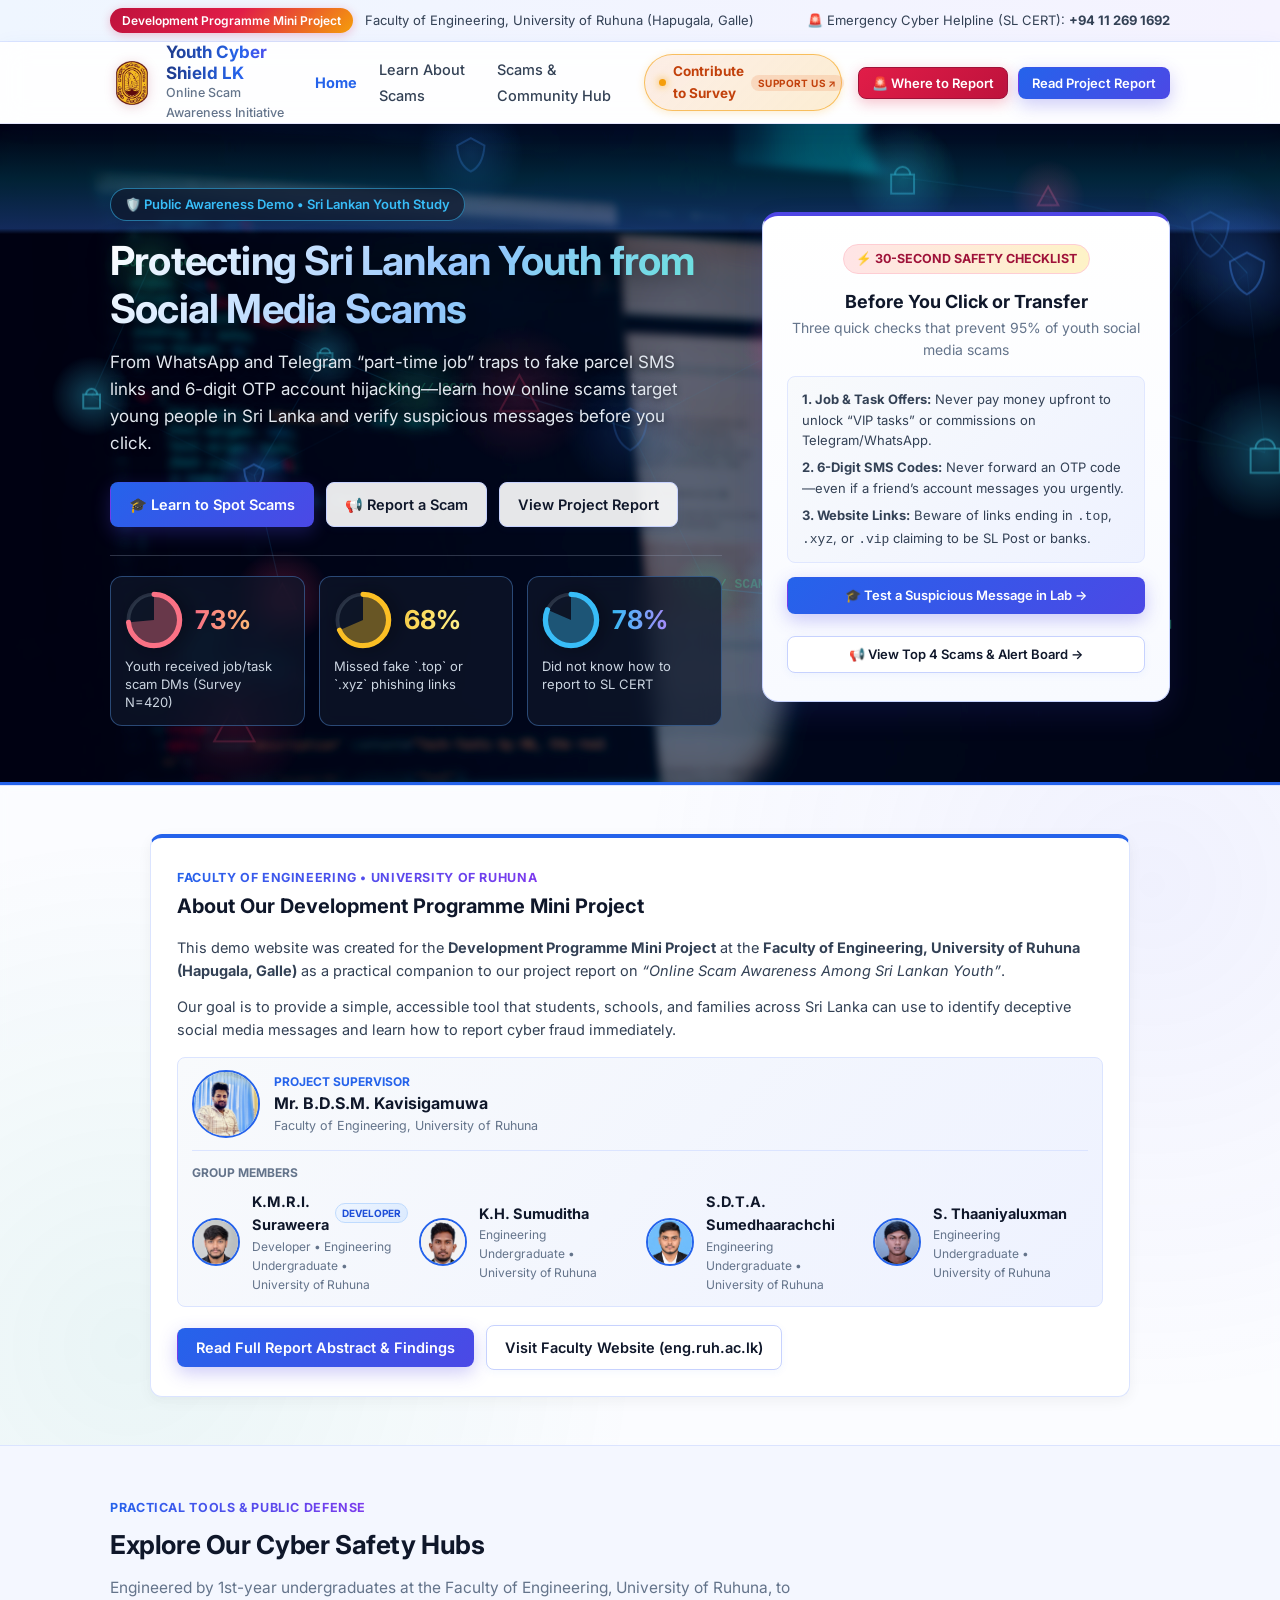
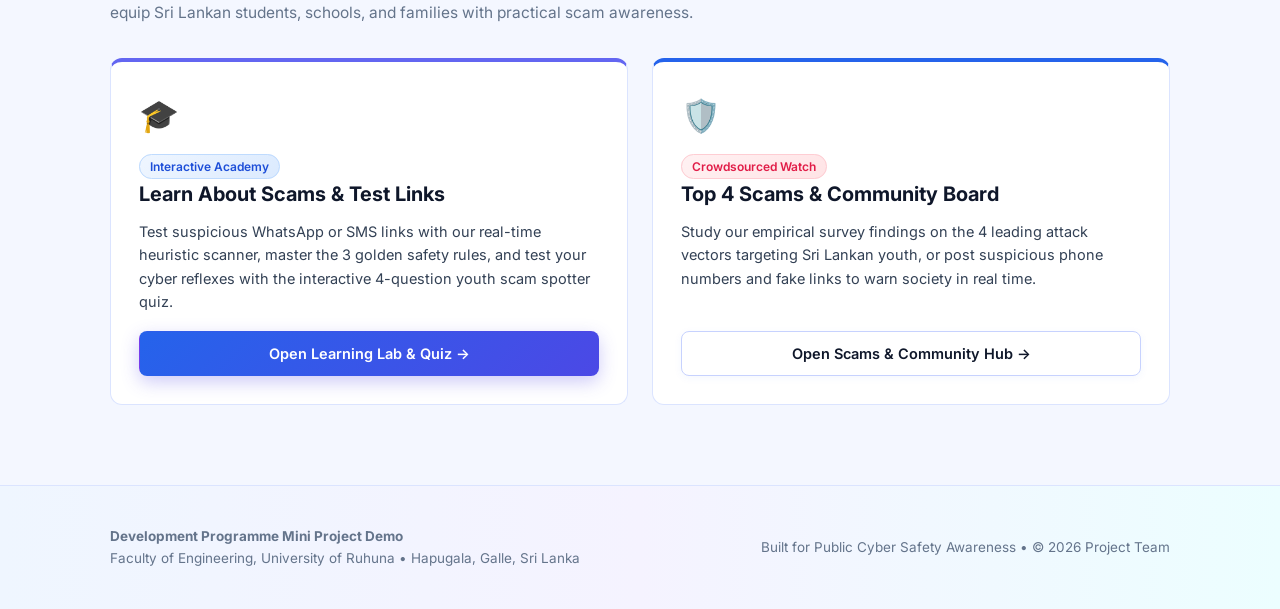
==== commit bcb4bc54: "Support us" ====
--- a/index.html
+++ b/index.html
@@ -6,7 +6,7 @@
   <title>Online Scam Awareness Among Sri Lankan Youth | University of Ruhuna</title>
   <meta name="description" content="Development Programme Mini Project Demo & Report — Faculty of Engineering, University of Ruhuna. A simple public awareness guide to spotting social media scams in Sri Lanka." />
   <link rel="icon" type="image/png" href="ruhuna-logo.png" />
-  <link rel="stylesheet" href="styles.css?v=2.2" />
+  <link rel="stylesheet" href="styles.css?v=2.3" />
 </head>
 <body>
 
@@ -49,6 +49,19 @@
         <li><a href="index.html" style="color: var(--primary); font-weight: 700;">Home</a></li>
         <li><a href="learn-scams.html">Learn About Scams</a></li>
         <li><a href="scams-community.html">Scams &amp; Community Hub</a></li>
+        <li>
+          <a
+            href="https://forms.gle/JAWZWWdivyBygaiA6"
+            target="_blank"
+            rel="noopener noreferrer"
+            class="nav-tab-survey"
+            title="Support us by contributing to our Sri Lankan youth scam awareness survey (Google Form)"
+          >
+            <span class="survey-pulse-dot" aria-hidden="true"></span>
+            <span>Contribute to Survey</span>
+            <span class="survey-tab-badge">Support Us ↗</span>
+          </a>
+        </li>
       </ul>
 
       <div class="nav-actions">
@@ -91,6 +104,13 @@
               <span class="mobile-nav-icon">📢</span>
               <span>Scams &amp; Community Hub</span>
               <span class="mobile-nav-tag">Live Feed</span>
+            </a>
+          </li>
+          <li>
+            <a href="https://forms.gle/JAWZWWdivyBygaiA6" target="_blank" rel="noopener noreferrer" class="mobile-nav-link mobile-nav-survey">
+              <span class="mobile-nav-icon">📋</span>
+              <span>Contribute to Survey</span>
+              <span class="mobile-nav-tag" style="background: linear-gradient(135deg, #f59e0b, #ea580c); color: #fff;">Support Us ↗</span>
             </a>
           </li>
         </ul>
@@ -559,12 +579,16 @@
       <span class="tab-icon">📢</span>
       <span class="tab-label">Alerts</span>
     </a>
+    <a href="https://forms.gle/JAWZWWdivyBygaiA6" target="_blank" rel="noopener noreferrer" class="mobile-tab-item survey-tab" title="Contribute to Survey">
+      <span class="tab-icon">📋</span>
+      <span class="tab-label">Survey</span>
+    </a>
     <button type="button" class="mobile-tab-item helpline-tab" data-open-helpline>
       <span class="tab-icon">🚨</span>
       <span class="tab-label">Report</span>
     </button>
   </nav>
 
-  <script src="app.js?v=2.2"></script>
+  <script src="app.js?v=2.3"></script>
 </body>
 </html>
--- a/styles.css
+++ b/styles.css
@@ -369,6 +369,125 @@
 .nav-links a:hover::after {
   transform: scaleX(1);
   transform-origin: left;
+}
+
+/* ==========================================================================
+   HIGHLIGHTED SURVEY TAB ON QUICK ACCESS BAR
+   ========================================================================== */
+.nav-tab-survey {
+  display: inline-flex !important;
+  align-items: center;
+  gap: 7px;
+  padding: 6px 14px !important;
+  border-radius: 999px;
+  background: linear-gradient(135deg, rgba(234, 88, 12, 0.1) 0%, rgba(245, 158, 11, 0.18) 100%) !important;
+  border: 1.5px solid rgba(245, 158, 11, 0.6) !important;
+  color: #c2410c !important;
+  font-weight: 700 !important;
+  font-size: 13.5px !important;
+  text-decoration: none !important;
+  box-shadow: 0 2px 8px rgba(245, 158, 11, 0.2);
+  transition: all 0.25s cubic-bezier(0.22, 1, 0.36, 1);
+  position: relative;
+}
+
+.nav-tab-survey::after {
+  display: none !important;
+}
+
+.nav-tab-survey:hover {
+  background: linear-gradient(135deg, #f59e0b 0%, #ea580c 100%) !important;
+  border-color: #ea580c !important;
+  color: #ffffff !important;
+  transform: translateY(-2px);
+  box-shadow: 0 4px 16px rgba(234, 88, 12, 0.38);
+}
+
+.nav-tab-survey:hover .survey-pulse-dot {
+  background-color: #ffffff;
+  box-shadow: 0 0 10px #ffffff;
+}
+
+.nav-tab-survey:hover .survey-tab-badge {
+  background: rgba(255, 255, 255, 0.28);
+  color: #ffffff;
+}
+
+.survey-pulse-dot {
+  display: inline-block;
+  width: 7px;
+  height: 7px;
+  border-radius: 50%;
+  background-color: #f59e0b;
+  box-shadow: 0 0 8px #f59e0b;
+  animation: surveyPulse 2s infinite ease-in-out;
+  flex-shrink: 0;
+}
+
+@keyframes surveyPulse {
+  0%, 100% { transform: scale(1); opacity: 1; }
+  50% { transform: scale(1.35); opacity: 0.55; }
+}
+
+.survey-tab-badge {
+  display: inline-flex;
+  align-items: center;
+  font-size: 10px;
+  font-weight: 700;
+  text-transform: uppercase;
+  letter-spacing: 0.4px;
+  padding: 2px 7px;
+  border-radius: 999px;
+  background: rgba(234, 88, 12, 0.14);
+  color: #c2410c;
+  line-height: 1.2;
+  transition: all 0.25s ease;
+  flex-shrink: 0;
+}
+
+.mobile-tab-item.survey-tab {
+  color: #ea580c;
+}
+
+.mobile-nav-link.mobile-nav-survey {
+  background: linear-gradient(90deg, #fffbeb 0%, #fef3c7 100%);
+  border-color: #fde68a;
+  color: #92400e;
+}
+
+.mobile-nav-link.mobile-nav-survey:hover {
+  background: #fef3c7;
+  border-color: #f59e0b;
+  color: #78350f;
+}
+
+@media (max-width: 1140px) and (min-width: 861px) {
+  .header-inner {
+    gap: 12px;
+  }
+  .nav-links {
+    gap: 14px;
+  }
+  .nav-links a {
+    font-size: 13px;
+  }
+  .nav-tab-survey {
+    padding: 5px 10px !important;
+    font-size: 12.5px !important;
+  }
+  .survey-tab-badge {
+    display: none;
+  }
+  .brand-subtitle {
+    display: none;
+  }
+  .nav-actions {
+    gap: 8px;
+  }
+  .nav-actions .btn {
+    padding: 7px 12px;
+    font-size: 12.5px;
+  }
 }
 
 /* ==========================================================================
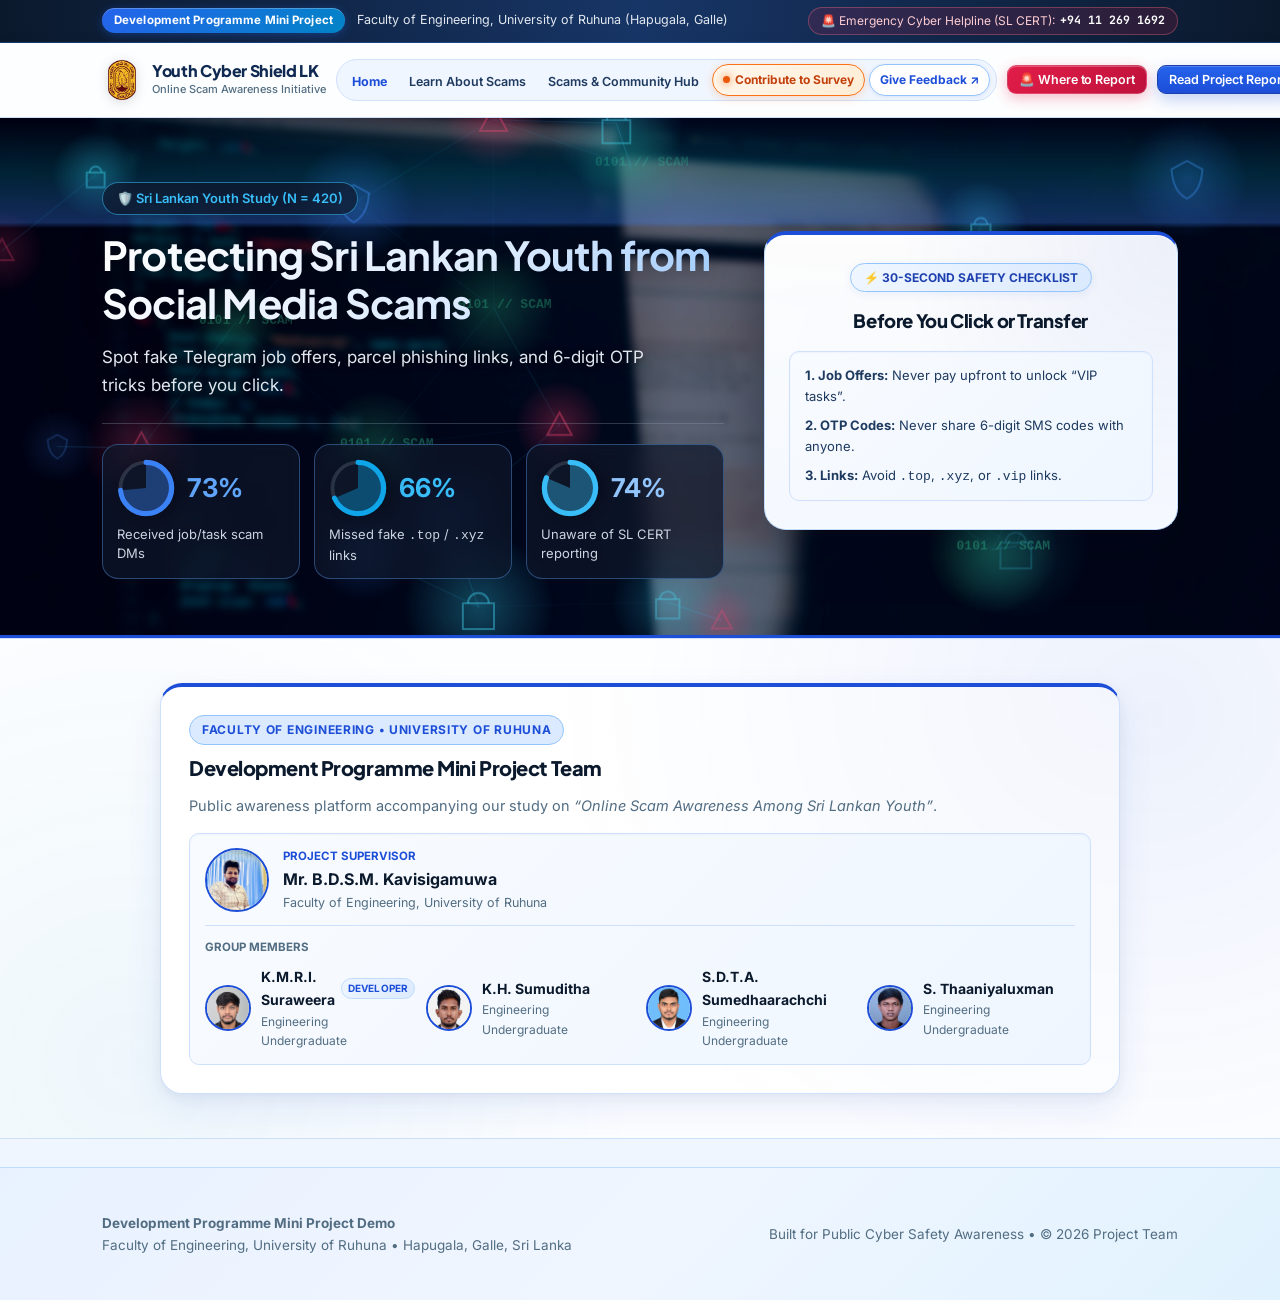
==== commit f95ba0bc: "UI UX update" ====
--- a/index.html
+++ b/index.html
@@ -6,7 +6,7 @@
   <title>Online Scam Awareness Among Sri Lankan Youth | University of Ruhuna</title>
   <meta name="description" content="Development Programme Mini Project Demo & Report — Faculty of Engineering, University of Ruhuna. A simple public awareness guide to spotting social media scams in Sri Lanka." />
   <link rel="icon" type="image/png" href="ruhuna-logo.png" />
-  <link rel="stylesheet" href="styles.css?v=2.3" />
+  <link rel="stylesheet" href="styles.css?v=2.7" />
 </head>
 <body>
 
@@ -62,6 +62,17 @@
             <span class="survey-tab-badge">Support Us ↗</span>
           </a>
         </li>
+        <li>
+          <a
+            href="https://forms.gle/RPinVV3Gnb6Fwx8o8"
+            target="_blank"
+            rel="noopener noreferrer"
+            class="nav-tab-feedback"
+            title="Share your feedback and suggestions to help us improve this website (Google Form)"
+          >
+            <span>Give Feedback ↗</span>
+          </a>
+        </li>
       </ul>
 
       <div class="nav-actions">
@@ -110,7 +121,14 @@
             <a href="https://forms.gle/JAWZWWdivyBygaiA6" target="_blank" rel="noopener noreferrer" class="mobile-nav-link mobile-nav-survey">
               <span class="mobile-nav-icon">📋</span>
               <span>Contribute to Survey</span>
-              <span class="mobile-nav-tag" style="background: linear-gradient(135deg, #f59e0b, #ea580c); color: #fff;">Support Us ↗</span>
+              <span class="mobile-nav-tag" style="background: linear-gradient(135deg, #f97316, #ea580c); color: #fff;">Support Us ↗</span>
+            </a>
+          </li>
+          <li>
+            <a href="https://forms.gle/RPinVV3Gnb6Fwx8o8" target="_blank" rel="noopener noreferrer" class="mobile-nav-link">
+              <span class="mobile-nav-icon">💬</span>
+              <span>Give Feedback (Website Improvements)</span>
+              <span class="mobile-nav-tag">Form ↗</span>
             </a>
           </li>
         </ul>
@@ -136,53 +154,45 @@
   </header>
 
   <!-- ========================================================================
-       3. HERO SECTION (Clean Light Theme)
+       3. HERO SECTION (Clean & Concise)
        ======================================================================== -->
   <section class="hero-section" id="top">
     <div class="container hero-grid">
       <!-- Left Column: Main Awareness Pitch -->
       <div>
         <span class="hero-tag">
-          🛡️ Public Awareness Demo • Sri Lankan Youth Study
+          🛡️ Sri Lankan Youth Study (N = 420)
         </span>
         <h1 class="hero-title">
           Protecting Sri Lankan Youth from Social Media Scams
         </h1>
         <p class="hero-lead">
-          From WhatsApp and Telegram “part-time job” traps to fake parcel SMS links and 6-digit OTP account hijacking—learn how online scams target young people in Sri Lanka and verify suspicious messages before you click.
+          Spot fake Telegram job offers, parcel phishing links, and 6-digit OTP tricks before you click.
         </p>
 
-        <div class="hero-actions">
-          <a href="learn-scams.html" class="btn btn-primary">🎓 Learn to Spot Scams</a>
-          <a href="scams-community.html#tab-community" class="btn btn-outline" style="background: rgba(255,255,255,0.9);">📢 Report a Scam</a>
-          <button type="button" class="btn btn-outline" style="background: rgba(255,255,255,0.9);" data-open-report>
-            View Project Report
-          </button>
-        </div>
-
         <div class="hero-stats-row">
-          <div class="stat-item" data-pie-target="73" data-pie-color="#fb7185">
+          <div class="stat-item" data-pie-target="73" data-pie-color="#3b82f6">
             <div class="stat-pie-wrap">
               <svg class="stat-pie-svg" viewBox="0 0 36 36" aria-hidden="true">
                 <circle class="stat-pie-bg" cx="18" cy="18" r="15.9155"></circle>
-                <circle class="stat-pie-wedge" cx="18" cy="18" r="7.9577" stroke="#fb7185" stroke-dasharray="0 100"></circle>
-                <circle class="stat-pie-ring" cx="18" cy="18" r="15.9155" stroke="#fb7185" stroke-dasharray="0 100"></circle>
+                <circle class="stat-pie-wedge" cx="18" cy="18" r="7.9577" stroke="#3b82f6" stroke-dasharray="0 100"></circle>
+                <circle class="stat-pie-ring" cx="18" cy="18" r="15.9155" stroke="#3b82f6" stroke-dasharray="0 100"></circle>
               </svg>
               <strong class="stat-pie-num">73%</strong>
             </div>
-            <span>Youth received job/task scam DMs (Survey N=420)</span>
-          </div>
-
-          <div class="stat-item" data-pie-target="68" data-pie-color="#fbbf24">
+            <span>Received job/task scam DMs</span>
+          </div>
+
+          <div class="stat-item" data-pie-target="68" data-pie-color="#0ea5e9">
             <div class="stat-pie-wrap">
               <svg class="stat-pie-svg" viewBox="0 0 36 36" aria-hidden="true">
                 <circle class="stat-pie-bg" cx="18" cy="18" r="15.9155"></circle>
-                <circle class="stat-pie-wedge" cx="18" cy="18" r="7.9577" stroke="#fbbf24" stroke-dasharray="0 100"></circle>
-                <circle class="stat-pie-ring" cx="18" cy="18" r="15.9155" stroke="#fbbf24" stroke-dasharray="0 100"></circle>
+                <circle class="stat-pie-wedge" cx="18" cy="18" r="7.9577" stroke="#0ea5e9" stroke-dasharray="0 100"></circle>
+                <circle class="stat-pie-ring" cx="18" cy="18" r="15.9155" stroke="#0ea5e9" stroke-dasharray="0 100"></circle>
               </svg>
               <strong class="stat-pie-num">68%</strong>
             </div>
-            <span>Missed fake `.top` or `.xyz` phishing links</span>
+            <span>Missed fake <code>.top</code> / <code>.xyz</code> links</span>
           </div>
 
           <div class="stat-item" data-pie-target="81" data-pie-color="#38bdf8">
@@ -194,31 +204,23 @@
               </svg>
               <strong class="stat-pie-num">81%</strong>
             </div>
-            <span>Did not know how to report to SL CERT</span>
-          </div>
-        </div>
-      </div>
-
-      <!-- Right Column: Quick Emergency & Golden Rules Snapshot Card -->
+            <span>Unaware of SL CERT reporting</span>
+          </div>
+        </div>
+      </div>
+
+      <!-- Right Column: Quick Golden Rules Snapshot Card -->
       <aside class="ruhuna-hero-card" aria-label="Quick Cyber Safety Summary">
         <span class="ruhuna-motto">⚡ 30-SECOND SAFETY CHECKLIST</span>
         <div>
           <h2>Before You Click or Transfer</h2>
-          <p>Three quick checks that prevent 95% of youth social media scams</p>
         </div>
 
         <div class="ruhuna-meta-box">
-          <div><strong>1. Job &amp; Task Offers:</strong> Never pay money upfront to unlock “VIP tasks” or commissions on Telegram/WhatsApp.</div>
-          <div><strong>2. 6-Digit SMS Codes:</strong> Never forward an OTP code—even if a friend’s account messages you urgently.</div>
-          <div><strong>3. Website Links:</strong> Beware of links ending in <code>.top</code>, <code>.xyz</code>, or <code>.vip</code> claiming to be SL Post or banks.</div>
-        </div>
-
-        <a href="learn-scams.html" class="btn btn-primary btn-sm" style="width: 100%; margin-bottom: 8px;">
-          🎓 Test a Suspicious Message in Lab →
-        </a>
-        <a href="scams-community.html" class="btn btn-outline btn-sm" style="width: 100%;">
-          📢 View Top 4 Scams &amp; Alert Board →
-        </a>
+          <div><strong>1. Job Offers:</strong> Never pay upfront to unlock “VIP tasks”.</div>
+          <div><strong>2. OTP Codes:</strong> Never share 6-digit SMS codes with anyone.</div>
+          <div><strong>3. Links:</strong> Avoid <code>.top</code>, <code>.xyz</code>, or <code>.vip</code> links.</div>
+        </div>
       </aside>
     </div>
   </section>
@@ -226,32 +228,29 @@
   <!-- ========================================================================
        4. ABOUT OUR DEVELOPMENT PROGRAMME MINI PROJECT (University of Ruhuna)
        ======================================================================== -->
-  <section class="section section-alt" id="about-project" style="padding-top: 48px; padding-bottom: 48px;">
+  <section class="section section-alt" id="about-project" style="padding-top: 44px; padding-bottom: 44px;">
     <div class="container">
-      <div class="report-box" style="max-width: 980px; margin: 0 auto; box-shadow: 0 4px 14px rgba(0,0,0,0.05);">
-        <div style="margin-bottom: 14px;">
-          <span class="section-eyebrow" style="margin-bottom: 2px;">Faculty of Engineering • University of Ruhuna</span>
-          <h2 style="font-size: 20px; font-weight: 700; color: var(--text-main);">
-            About Our Development Programme Mini Project
+      <div class="report-box" style="max-width: 960px; margin: 0 auto;">
+        <div style="margin-bottom: 10px;">
+          <span class="section-eyebrow" style="margin-bottom: 6px;">Faculty of Engineering • University of Ruhuna</span>
+          <h2 style="font-size: 20px; font-weight: 800; color: var(--text-main);">
+            Development Programme Mini Project Team
           </h2>
         </div>
 
-        <p style="font-size: 14.5px; margin-bottom: 12px;">
-          This demo website was created for the <strong>Development Programme Mini Project</strong> at the <strong>Faculty of Engineering, University of Ruhuna (Hapugala, Galle)</strong> as a practical companion to our project report on <em>“Online Scam Awareness Among Sri Lankan Youth”</em>.
+        <p style="font-size: 14.5px; color: var(--text-muted); margin-bottom: 16px;">
+          Public awareness platform accompanying our study on <em>“Online Scam Awareness Among Sri Lankan Youth”</em>.
         </p>
-        <p style="font-size: 14.5px; margin-bottom: 16px;">
-          Our goal is to provide a simple, accessible tool that students, schools, and families across Sri Lanka can use to identify deceptive social media messages and learn how to report cyber fraud immediately.
-        </p>
-
-        <div class="ruhuna-meta-box" style="margin-bottom: 18px; border: 1px solid var(--border-color); gap: 12px;">
+
+        <div class="ruhuna-meta-box" style="border: 1px solid var(--border-color); gap: 12px;">
           <div style="display: flex; align-items: center; gap: 14px; padding-bottom: 12px; border-bottom: 1px solid var(--border-color);">
             <img
               src="supervisor.jpg"
               alt="Mr. B.D.S.M. Kavisigamuwa — Project Supervisor"
-              style="width: 68px; height: 68px; border-radius: 50%; object-fit: cover; object-position: center 22%; border: 2px solid var(--primary); flex-shrink: 0;"
+              style="width: 64px; height: 64px; border-radius: 50%; object-fit: cover; object-position: center 22%; border: 2px solid var(--primary); flex-shrink: 0;"
             />
             <div>
-              <div style="font-size: 12px; font-weight: 700; color: var(--primary); text-transform: uppercase;">
+              <div style="font-size: 11.5px; font-weight: 700; color: var(--primary); text-transform: uppercase;">
                 Project Supervisor
               </div>
               <div style="font-size: 16px; font-weight: 700; color: var(--text-main);">
@@ -264,122 +263,62 @@
           </div>
 
           <div>
-            <div style="font-size: 12px; font-weight: 700; color: var(--text-muted); text-transform: uppercase; margin-bottom: 8px;">
+            <div style="font-size: 11.5px; font-weight: 700; color: var(--text-muted); text-transform: uppercase; margin-bottom: 8px;">
               Group Members
             </div>
-            <div style="display: grid; grid-template-columns: repeat(auto-fit, minmax(210px, 1fr)); gap: 12px;">
-              <div style="display: flex; align-items: center; gap: 12px;">
+            <div style="display: grid; grid-template-columns: repeat(auto-fit, minmax(200px, 1fr)); gap: 12px;">
+              <div style="display: flex; align-items: center; gap: 10px;">
                 <img
                   src="suraweera.jpg"
                   alt="K.M.R.I. Suraweera"
-                  style="width: 48px; height: 48px; border-radius: 50%; object-fit: cover; object-position: center 20%; border: 2px solid var(--primary); flex-shrink: 0;"
+                  style="width: 46px; height: 46px; border-radius: 50%; object-fit: cover; object-position: center 20%; border: 2px solid var(--primary); flex-shrink: 0;"
                 />
                 <div>
                   <div style="display: flex; align-items: center; gap: 6px;">
-                    <span style="font-size: 14.5px; font-weight: 700; color: var(--text-main);">K.M.R.I. Suraweera</span>
+                    <span style="font-size: 14px; font-weight: 700; color: var(--text-main);">K.M.R.I. Suraweera</span>
                     <span class="scam-badge badge-blue" style="font-size: 10px; font-weight: 700; padding: 1px 6px; text-transform: uppercase;">Developer</span>
                   </div>
-                  <div style="font-size: 12px; color: var(--text-muted);">Developer • Engineering Undergraduate • University of Ruhuna</div>
+                  <div style="font-size: 12px; color: var(--text-muted);">Engineering Undergraduate</div>
                 </div>
               </div>
 
-              <div style="display: flex; align-items: center; gap: 12px;">
+              <div style="display: flex; align-items: center; gap: 10px;">
                 <img
                   src="sumuditha.jpg"
                   alt="K.H. Sumuditha"
-                  style="width: 48px; height: 48px; border-radius: 50%; object-fit: cover; object-position: center 20%; border: 2px solid var(--primary); flex-shrink: 0;"
+                  style="width: 46px; height: 46px; border-radius: 50%; object-fit: cover; object-position: center 20%; border: 2px solid var(--primary); flex-shrink: 0;"
                 />
                 <div>
-                  <div style="font-size: 14.5px; font-weight: 700; color: var(--text-main);">K.H. Sumuditha</div>
-                  <div style="font-size: 12px; color: var(--text-muted);">Engineering Undergraduate • University of Ruhuna</div>
+                  <div style="font-size: 14px; font-weight: 700; color: var(--text-main);">K.H. Sumuditha</div>
+                  <div style="font-size: 12px; color: var(--text-muted);">Engineering Undergraduate</div>
                 </div>
               </div>
 
-              <div style="display: flex; align-items: center; gap: 12px;">
+              <div style="display: flex; align-items: center; gap: 10px;">
                 <img
                   src="sumedhaarachchi.jpg"
                   alt="S.D.T.A. Sumedhaarachchi"
-                  style="width: 48px; height: 48px; border-radius: 50%; object-fit: cover; object-position: center 20%; border: 2px solid var(--primary); flex-shrink: 0;"
+                  style="width: 46px; height: 46px; border-radius: 50%; object-fit: cover; object-position: center 20%; border: 2px solid var(--primary); flex-shrink: 0;"
                 />
                 <div>
-                  <div style="font-size: 14.5px; font-weight: 700; color: var(--text-main);">S.D.T.A. Sumedhaarachchi</div>
-                  <div style="font-size: 12px; color: var(--text-muted);">Engineering Undergraduate • University of Ruhuna</div>
+                  <div style="font-size: 14px; font-weight: 700; color: var(--text-main);">S.D.T.A. Sumedhaarachchi</div>
+                  <div style="font-size: 12px; color: var(--text-muted);">Engineering Undergraduate</div>
                 </div>
               </div>
 
-              <div style="display: flex; align-items: center; gap: 12px;">
+              <div style="display: flex; align-items: center; gap: 10px;">
                 <img
                   src="thaaniyaluxman.jpg"
                   alt="S. Thaaniyaluxman"
-                  style="width: 48px; height: 48px; border-radius: 50%; object-fit: cover; object-position: center 20%; border: 2px solid var(--primary); flex-shrink: 0;"
+                  style="width: 46px; height: 46px; border-radius: 50%; object-fit: cover; object-position: center 20%; border: 2px solid var(--primary); flex-shrink: 0;"
                 />
                 <div>
-                  <div style="font-size: 14.5px; font-weight: 700; color: var(--text-main);">S. Thaaniyaluxman</div>
-                  <div style="font-size: 12px; color: var(--text-muted);">Engineering Undergraduate • University of Ruhuna</div>
+                  <div style="font-size: 14px; font-weight: 700; color: var(--text-main);">S. Thaaniyaluxman</div>
+                  <div style="font-size: 12px; color: var(--text-muted);">Engineering Undergraduate</div>
                 </div>
               </div>
             </div>
           </div>
-        </div>
-
-        <div style="display: flex; flex-wrap: wrap; gap: 12px; align-items: center;">
-          <button type="button" class="btn btn-primary" data-open-report>
-            Read Full Report Abstract &amp; Findings
-          </button>
-          <a href="https://www.eng.ruh.ac.lk" target="_blank" rel="noopener noreferrer" class="btn btn-outline">
-            Visit Faculty Website (eng.ruh.ac.lk)
-          </a>
-        </div>
-      </div>
-    </div>
-  </section>
-
-  <!-- ========================================================================
-       5. INTERACTIVE EXPLORATION PATHWAYS
-       ======================================================================== -->
-  <section class="section" id="explore-modules" style="padding-top: 48px; padding-bottom: 56px;">
-    <div class="container">
-      <div class="section-header">
-        <span class="section-eyebrow">Practical Tools &amp; Public Defense</span>
-        <h2 class="section-title">Explore Our Cyber Safety Hubs</h2>
-        <p class="section-desc">
-          Engineered by 1st-year undergraduates at the Faculty of Engineering, University of Ruhuna, to equip Sri Lankan students, schools, and families with practical scam awareness.
-        </p>
-      </div>
-
-      <div class="pathway-grid">
-        <!-- Pathway 1: Learn About Scams -->
-        <div class="pathway-card" style="border-top: 4px solid #6366f1;">
-          <div>
-            <div style="font-size: 32px; margin-bottom: 12px;">🎓</div>
-            <span class="scam-badge badge-blue" style="margin-bottom: 8px;">Interactive Academy</span>
-            <h3 style="font-size: 20px; font-weight: 700; color: var(--text-main); margin-bottom: 10px;">
-              Learn About Scams &amp; Test Links
-            </h3>
-            <p style="font-size: 14.5px; color: var(--text-body); margin-bottom: 18px; line-height: 1.6;">
-              Test suspicious WhatsApp or SMS links with our real-time heuristic scanner, master the 3 golden safety rules, and test your cyber reflexes with the interactive 4-question youth scam spotter quiz.
-            </p>
-          </div>
-          <a href="learn-scams.html" class="btn btn-primary" style="width: 100%; text-align: center;">
-            Open Learning Lab &amp; Quiz →
-          </a>
-        </div>
-
-        <!-- Pathway 2: Scams & Community Hub -->
-        <div class="pathway-card" style="border-top: 4px solid #2563eb;">
-          <div>
-            <div style="font-size: 32px; margin-bottom: 12px;">🛡️</div>
-            <span class="scam-badge badge-red" style="margin-bottom: 8px;">Crowdsourced Watch</span>
-            <h3 style="font-size: 20px; font-weight: 700; color: var(--text-main); margin-bottom: 10px;">
-              Top 4 Scams &amp; Community Board
-            </h3>
-            <p style="font-size: 14.5px; color: var(--text-body); margin-bottom: 18px; line-height: 1.6;">
-              Study our empirical survey findings on the 4 leading attack vectors targeting Sri Lankan youth, or post suspicious phone numbers and fake links to warn society in real time.
-            </p>
-          </div>
-          <a href="scams-community.html" class="btn btn-outline" style="width: 100%; text-align: center;">
-            Open Scams &amp; Community Hub →
-          </a>
         </div>
       </div>
     </div>
@@ -469,26 +408,20 @@
         </div>
 
         <div>
-          <h4 style="font-size: 15px; font-weight: 700; color: var(--text-main); margin-bottom: 6px;">1. Executive Abstract</h4>
-          <p style="font-size: 14.5px; color: var(--text-body);">
-            With high social media penetration among Sri Lankan youth aged 16–26, scammers increasingly use WhatsApp, Telegram, Instagram, and TikTok to run “part-time task” Ponzi schemes, phishing giveaways, and OTP account takeovers. Our Development Programme Mini Project survey (<strong>N = 420</strong> respondents) found that while youth use social platforms daily, <strong>68.4%</strong> struggle to spot spoofed website domains (<code>.top</code>, <code>.xyz</code>) on mobile phones and <strong>81.0%</strong> are unaware of official reporting procedures through Sri Lanka CERT|CC.
+          <h4 style="font-size: 15px; font-weight: 700; color: var(--text-main); margin-bottom: 6px;">1. Executive Summary</h4>
+          <p style="font-size: 14px; color: var(--text-body);">
+            Our survey of <strong>N = 420</strong> Sri Lankan youth (aged 16–26) found that while social media is used daily, <strong>68.4%</strong> struggle to spot fake domains (<code>.top</code>, <code>.xyz</code>) and <strong>81.0%</strong> are unaware of how to report scams to Sri Lanka CERT|CC.
           </p>
         </div>
 
         <div>
-          <h4 style="font-size: 15px; font-weight: 700; color: var(--text-main); margin-bottom: 6px;">2. Key Survey Takeaways (N = 420 Youth Respondents)</h4>
-          <ul style="padding-left: 20px; font-size: 14.5px; color: var(--text-body); display: flex; flex-direction: column; gap: 6px;">
-            <li><strong>73.1%</strong> received unsolicited WhatsApp or Telegram messages offering high daily payouts for liking social media posts.</li>
-            <li><strong>42.0%</strong> of reported financial losses originated from “VIP Prepaid Task” traps after scammers paid a small initial bonus (Rs. 1,000–1,500) to build trust.</li>
-            <li><strong>68.4%</strong> could not reliably distinguish fake courier/telecom phishing links from official <code>.lk</code> websites.</li>
+          <h4 style="font-size: 15px; font-weight: 700; color: var(--text-main); margin-bottom: 6px;">2. Key Survey Takeaways (N = 420)</h4>
+          <ul style="padding-left: 20px; font-size: 14px; color: var(--text-body); display: flex; flex-direction: column; gap: 6px;">
+            <li><strong>73.1%</strong> received WhatsApp/Telegram part-time job scam messages.</li>
+            <li><strong>42.0%</strong> of financial losses came from “VIP Prepaid Task” traps.</li>
+            <li><strong>68.4%</strong> missed fake courier/bank links vs. official <code>.lk</code> sites.</li>
           </ul>
         </div>
-
-        <div style="display: flex; align-items: center; justify-content: flex-end; padding-top: 12px; border-top: 1px solid var(--border-color);">
-          <button type="button" class="btn btn-primary btn-sm" id="modal-try-scanner-btn">
-            Try the Scam Message Checker
-          </button>
-        </div>
       </div>
     </div>
   </div>
@@ -497,7 +430,7 @@
        9. EMERGENCY SCAM HELPLINES POPUP MODAL (Quick Access)
        ======================================================================== -->
   <div class="modal-backdrop" id="helpline-modal" role="dialog" aria-modal="true" aria-labelledby="helpline-modal-title">
-    <div class="modal-card" style="border-top: 4px solid #e11d48; max-width: 680px;">
+    <div class="modal-card" style="border-top: 4px solid #e11d48; max-width: 640px;">
       <div class="modal-head" style="border-bottom: 1px solid var(--border-color); padding-bottom: 14px;">
         <div>
           <div style="font-size: 12px; font-weight: 700; color: #e11d48; text-transform: uppercase; letter-spacing: 0.5px;">
@@ -510,11 +443,7 @@
         <button type="button" class="btn btn-outline btn-sm" id="close-helpline-modal">Close ✕</button>
       </div>
 
-      <div class="modal-body" style="display: flex; flex-direction: column; gap: 16px; padding: 22px;">
-        <p style="font-size: 14.5px; color: var(--text-muted); margin: 0;">
-          If you or someone you know has shared a 6-digit OTP, clicked a phishing link, or transferred money to a scammer, contact these official organizations immediately:
-        </p>
-
+      <div class="modal-body" style="display: flex; flex-direction: column; gap: 14px; padding: 22px;">
         <ul class="helpline-list" style="margin: 0;">
           <li class="helpline-item">
             <div>
@@ -540,24 +469,15 @@
             <div>
               <strong style="color: var(--text-main); font-size: 15px;">Your Bank’s 24/7 Fraud &amp; Card Hotline</strong>
               <span style="display: block; font-size: 13.5px; color: var(--text-muted); margin-top: 3px;">
-                Call the phone number printed on the back of your ATM/Debit card immediately to freeze transfers or compromised accounts.
+                Call the number on the back of your bank card immediately to freeze transfers.
               </span>
             </div>
             <span class="scam-badge badge-amber">Urgent</span>
           </li>
         </ul>
 
-        <div style="background: var(--bg-subtle); padding: 14px; border-radius: var(--radius-sm); border: 1px solid var(--border-color); font-size: 13px; color: var(--text-body);">
-          💡 <strong>Quick Action Advice:</strong> Take screenshots of suspicious WhatsApp/Telegram messages, transaction receipts, and phone numbers before blocking the scammer. Sri Lanka CERT and Police CID require these records when filing a formal cyber complaint.
-        </div>
-
-        <div style="display: flex; justify-content: flex-end; gap: 10px; padding-top: 10px; border-top: 1px solid var(--border-color);">
-          <a href="scams-community.html#tab-community" class="btn btn-outline btn-sm" onclick="document.getElementById('helpline-modal').removeAttribute('data-open');">
-            📢 Post to Community Warning Board
-          </a>
-          <button type="button" class="btn btn-primary btn-sm" onclick="document.getElementById('helpline-modal').removeAttribute('data-open');">
-            Understood, Close
-          </button>
+        <div style="background: var(--bg-subtle); padding: 12px 14px; border-radius: var(--radius-sm); border: 1px solid var(--border-color); font-size: 13px; color: var(--text-body);">
+          💡 <strong>Tip:</strong> Save screenshots of messages, receipts, and phone numbers before blocking the scammer.
         </div>
       </div>
     </div>
@@ -589,6 +509,6 @@
     </button>
   </nav>
 
-  <script src="app.js?v=2.3"></script>
+  <script src="app.js?v=2.5"></script>
 </body>
 </html>
--- a/styles.css
+++ b/styles.css
@@ -1,31 +1,32 @@
 /* ==========================================================================
-   VIBRANT COLORFUL LIGHT-THEME & ANIMATED STYLESHEET
+   CLEAN PROFESSIONAL BLUE THEME & BENTO DESIGN SYSTEM (v2.5)
    Development Programme Mini Project — University of Ruhuna
    Topic: Online Scam Awareness Among Sri Lankan Youth
    ========================================================================== */
 
-@import url('https://fonts.googleapis.com/css2?family=Inter:wght@400;500;600;700&display=swap');
+@import url('https://fonts.googleapis.com/css2?family=Inter:wght@400;500;600;700&family=JetBrains+Mono:wght@500;600;700&family=Plus+Jakarta+Sans:wght@600;700;800&display=swap');
 
 :root {
-  --bg-page: #f4f7ff;
+  --bg-page: #f0f6ff;
   --bg-card: #ffffff;
-  --bg-subtle: #eef2ff;
-  --text-main: #0f172a;
-  --text-body: #334155;
-  --text-muted: #64748b;
-  --border-color: #dbe4ff;
-
-  /* Vibrant multi-tone palette */
-  --primary: #2563eb;
-  --primary-hover: #1d4ed8;
-  --primary-light: #e0e7ff;
-  --accent-indigo: #4f46e5;
-  --accent-violet: #7c3aed;
-  --accent-teal: #0d9488;
-  --accent-cyan: #06b6d4;
-  --ruhuna-maroon: #9f1239;
-  --ruhuna-gold: #d97706;
-  --ruhuna-cream: #fffbeb;
+  --bg-subtle: #e6f0ff;
+  --text-main: #0b192c;
+  --text-body: #1e3a5f;
+  --text-muted: #526d82;
+  --border-color: #cfe0fc;
+  --border-subtle: rgba(59, 130, 246, 0.2);
+
+  /* Clean Professional Blue Palette (No AI Purple/Rainbow) */
+  --primary: #1d4ed8;
+  --primary-hover: #1e40af;
+  --primary-light: #dbeafe;
+  --accent-indigo: #1d4ed8;
+  --accent-violet: #0284c7;
+  --accent-teal: #0369a1;
+  --accent-cyan: #0ea5e9;
+  --ruhuna-maroon: #1e3a8a;
+  --ruhuna-gold: #0284c7;
+  --ruhuna-cream: #eff6ff;
 
   /* Status colors */
   --danger-bg: #fff1f2;
@@ -40,11 +41,13 @@
   --safe-border: #a7f3d0;
   --safe-text: #059669;
 
-  --radius-sm: 8px;
-  --radius-md: 12px;
-  --radius-lg: 16px;
-  --shadow-sm: 0 4px 14px rgba(37, 99, 235, 0.06);
-  --shadow-md: 0 12px 30px rgba(79, 70, 229, 0.12);
+  /* Bento & Glass UI/UX Tokens */
+  --radius-sm: 10px;
+  --radius-md: 16px;
+  --radius-lg: 22px;
+  --shadow-sm: 0 2px 6px rgba(11, 25, 44, 0.04), 0 8px 20px rgba(29, 78, 216, 0.05);
+  --shadow-md: 0 4px 12px rgba(11, 25, 44, 0.05), 0 16px 36px rgba(29, 78, 216, 0.09);
+  --shadow-lg: 0 12px 24px rgba(11, 25, 44, 0.06), 0 24px 48px rgba(29, 78, 216, 0.14);
 }
 
 /* ==========================================================================
@@ -161,7 +164,9 @@
   font-family: 'Inter', -apple-system, BlinkMacSystemFont, 'Segoe UI', Roboto, sans-serif;
   color: var(--text-main);
   background-color: var(--bg-page);
-  line-height: 1.6;
+  line-height: 1.65;
+  -webkit-font-smoothing: antialiased;
+  -moz-osx-font-smoothing: grayscale;
 }
 
 body {
@@ -172,17 +177,54 @@
   overflow-x: hidden;
 }
 
-/* Subtle light-themed background glow for lower page sections */
+h1, h2, h3, h4, .brand-title, .section-title, .hero-title {
+  font-family: 'Plus Jakarta Sans', 'Inter', -apple-system, BlinkMacSystemFont, sans-serif;
+  letter-spacing: -0.022em;
+}
+
+/* Custom Sleek Scrollbar */
+::-webkit-scrollbar {
+  width: 9px;
+  height: 9px;
+}
+
+::-webkit-scrollbar-track {
+  background: #e6f0ff;
+}
+
+::-webkit-scrollbar-thumb {
+  background: #60a5fa;
+  border-radius: 999px;
+  border: 2px solid #e6f0ff;
+}
+
+::-webkit-scrollbar-thumb:hover {
+  background: #2563eb;
+}
+
+/* Clean soft blue ambient canvas */
 body::before {
   content: "";
   position: fixed;
   inset: 0;
   z-index: -2;
   background:
-    radial-gradient(circle at 12% 15%, rgba(59, 130, 246, 0.1), transparent 36%),
-    radial-gradient(circle at 88% 25%, rgba(16, 185, 129, 0.1), transparent 38%),
-    radial-gradient(circle at 50% 75%, rgba(124, 58, 237, 0.08), transparent 42%),
+    radial-gradient(circle at 12% 12%, rgba(37, 99, 235, 0.09), transparent 42%),
+    radial-gradient(circle at 88% 24%, rgba(14, 165, 233, 0.08), transparent 44%),
+    radial-gradient(circle at 50% 80%, rgba(29, 78, 216, 0.06), transparent 48%),
     var(--bg-page);
+  pointer-events: none;
+}
+
+body::after {
+  content: "";
+  position: fixed;
+  inset: 0;
+  z-index: -1;
+  background-image: radial-gradient(rgba(37, 99, 235, 0.09) 1px, transparent 1px);
+  background-size: 26px 26px;
+  mask-image: linear-gradient(180deg, rgba(0,0,0,0.4) 0%, rgba(0,0,0,0.15) 50%, rgba(0,0,0,0.35) 100%);
+  -webkit-mask-image: linear-gradient(180deg, rgba(0,0,0,0.4) 0%, rgba(0,0,0,0.15) 50%, rgba(0,0,0,0.35) 100%);
   pointer-events: none;
 }
 
@@ -215,9 +257,9 @@
 
 .container {
   width: 100%;
-  max-width: 1100px;
+  max-width: 1120px;
   margin: 0 auto;
-  padding: 0 20px;
+  padding: 0 22px;
 }
 
 /* Scroll-reveal animation helper */
@@ -233,16 +275,14 @@
 }
 
 /* ==========================================================================
-   TOP UNIVERSITY BANNER
+   TOP UNIVERSITY BANNER (Deep Navy Blue Academic Ribbon)
    ========================================================================== */
 .uni-top-bar {
-  background: linear-gradient(90deg, #eff6ff 0%, #f5f3ff 50%, #ecfeff 100%);
-  background-size: 200% 200%;
-  animation: gradientFlow 10s ease infinite;
-  border-bottom: 1px solid var(--border-color);
-  font-size: 13px;
-  color: var(--text-body);
-  padding: 8px 0;
+  background: linear-gradient(90deg, #0b192c 0%, #173566 50%, #0b192c 100%);
+  border-bottom: 1px solid rgba(59, 130, 246, 0.32);
+  font-size: 12.5px;
+  color: #e2e8f0;
+  padding: 7px 0;
 }
 
 .uni-top-inner {
@@ -257,42 +297,47 @@
   display: inline-flex;
   align-items: center;
   gap: 6px;
-  font-weight: 600;
+  font-weight: 700;
+  letter-spacing: 0.01em;
   color: #ffffff;
-  background: linear-gradient(135deg, #be123c 0%, #e11d48 50%, #f59e0b 100%);
+  background: linear-gradient(135deg, #2563eb 0%, #0284c7 100%);
   padding: 3px 12px;
   border-radius: 999px;
-  font-size: 12px;
-  box-shadow: 0 2px 10px rgba(225, 29, 72, 0.25);
-  animation: badgePulseRed 3s infinite;
+  font-size: 11.5px;
+  box-shadow: 0 2px 10px rgba(37, 99, 235, 0.35), inset 0 1px 0 rgba(255, 255, 255, 0.25);
 }
 
 /* ==========================================================================
-   NAVIGATION HEADER
+   NAVIGATION HEADER (Clean Blue & Frosted White Dock)
    ========================================================================== */
 .site-header {
   position: sticky;
   top: 0;
   z-index: 40;
   background: rgba(255, 255, 255, 0.88);
-  backdrop-filter: blur(14px);
-  -webkit-backdrop-filter: blur(14px);
-  border-bottom: 1px solid rgba(99, 102, 241, 0.16);
-  box-shadow: 0 4px 20px rgba(37, 99, 235, 0.06);
+  backdrop-filter: blur(20px) saturate(180%);
+  -webkit-backdrop-filter: blur(20px) saturate(180%);
+  border-bottom: 1px solid #cfe0fc;
+  box-shadow: 0 1px 0 rgba(255, 255, 255, 0.95) inset, 0 6px 24px rgba(15, 23, 42, 0.05);
 }
 
 .header-inner {
   display: flex;
   align-items: center;
   justify-content: space-between;
-  min-height: 72px;
-  gap: 16px;
+  height: 74px;
+  min-height: 74px;
+  max-height: 74px;
+  flex-wrap: nowrap;
+  gap: 10px;
 }
 
 .brand-link {
   display: flex;
   align-items: center;
-  gap: 12px;
+  gap: 10px;
+  flex-shrink: 0;
+  white-space: nowrap;
   text-decoration: none !important;
   color: var(--text-main);
   transition: transform 0.25s ease;
@@ -303,90 +348,98 @@
 }
 
 .brand-logo {
-  width: 44px;
-  height: 44px;
+  width: 40px;
+  height: 40px;
   object-fit: contain;
   flex-shrink: 0;
-  filter: drop-shadow(0 2px 6px rgba(159, 18, 57, 0.2));
+  filter: drop-shadow(0 2px 6px rgba(15, 23, 42, 0.16));
   transition: transform 0.35s cubic-bezier(0.34, 1.56, 0.64, 1);
 }
 
 .brand-link:hover .brand-logo {
-  transform: scale(1.1) rotate(-4deg);
+  transform: scale(1.08);
 }
 
 .brand-title {
-  font-size: 17px;
-  font-weight: 700;
-  background: linear-gradient(90deg, #1e3a8a 0%, #2563eb 55%, #7c3aed 100%);
-  -webkit-background-clip: text;
-  background-clip: text;
-  color: transparent;
+  font-size: 16px;
+  font-weight: 800;
+  color: #0f2952;
   line-height: 1.2;
+  white-space: nowrap;
 }
 
 .brand-subtitle {
-  font-size: 12.5px;
+  font-size: 11px;
   color: var(--text-muted);
   font-weight: 500;
+  white-space: nowrap;
 }
 
 .nav-links {
   display: flex;
   align-items: center;
-  gap: 22px;
+  flex-wrap: nowrap;
+  gap: 4px;
   list-style: none;
+  background: #f0f6ff;
+  border: 1px solid #cfe0fc;
+  padding: 4px 6px;
+  border-radius: 999px;
 }
 
 .nav-links a {
   position: relative;
-  color: var(--text-body);
-  font-size: 14.5px;
-  font-weight: 500;
-  text-decoration: none;
-  padding: 4px 0;
-  transition: color 0.2s ease;
+  color: #1e3a5f;
+  font-size: 12.5px;
+  font-weight: 600;
+  white-space: nowrap;
+  text-decoration: none !important;
+  padding: 5px 9px;
+  border-radius: 999px;
+  transition: all 0.22s cubic-bezier(0.22, 1, 0.36, 1);
 }
 
 .nav-links a::after {
   content: "";
   position: absolute;
-  left: 0;
-  bottom: -2px;
-  width: 100%;
+  left: 12px;
+  right: 12px;
+  bottom: 3px;
   height: 2px;
   border-radius: 2px;
-  background: linear-gradient(90deg, var(--primary), var(--accent-violet), var(--accent-cyan));
+  background: linear-gradient(90deg, #1d4ed8, #0ea5e9);
   transform: scaleX(0);
-  transform-origin: right;
-  transition: transform 0.28s cubic-bezier(0.22, 1, 0.36, 1);
+  transform-origin: center;
+  transition: transform 0.25s cubic-bezier(0.22, 1, 0.36, 1);
 }
 
 .nav-links a:hover {
   color: var(--primary);
+  background: #ffffff;
+  box-shadow: 0 2px 8px rgba(29, 78, 216, 0.08);
 }
 
 .nav-links a:hover::after {
   transform: scaleX(1);
-  transform-origin: left;
 }
 
 /* ==========================================================================
-   HIGHLIGHTED SURVEY TAB ON QUICK ACCESS BAR
+   HIGHLIGHTED SURVEY & FEEDBACK TABS ON QUICK ACCESS BAR
    ========================================================================== */
 .nav-tab-survey {
   display: inline-flex !important;
   align-items: center;
-  gap: 7px;
-  padding: 6px 14px !important;
+  gap: 5px;
+  padding: 5px 10px !important;
   border-radius: 999px;
-  background: linear-gradient(135deg, rgba(234, 88, 12, 0.1) 0%, rgba(245, 158, 11, 0.18) 100%) !important;
-  border: 1.5px solid rgba(245, 158, 11, 0.6) !important;
+  background: linear-gradient(135deg, #fff7ed 0%, #ffedd5 100%) !important;
+  border: 1.5px solid #f97316 !important;
   color: #c2410c !important;
   font-weight: 700 !important;
-  font-size: 13.5px !important;
+  font-size: 12px !important;
+  white-space: nowrap;
   text-decoration: none !important;
-  box-shadow: 0 2px 8px rgba(245, 158, 11, 0.2);
+  box-shadow: 0 2px 10px rgba(249, 115, 22, 0.22);
   transition: all 0.25s cubic-bezier(0.22, 1, 0.36, 1);
   position: relative;
 }
@@ -396,11 +449,11 @@
 }
 
 .nav-tab-survey:hover {
-  background: linear-gradient(135deg, #f59e0b 0%, #ea580c 100%) !important;
+  background: linear-gradient(135deg, #f97316 0%, #ea580c 100%) !important;
   border-color: #ea580c !important;
   color: #ffffff !important;
-  transform: translateY(-2px);
-  box-shadow: 0 4px 16px rgba(234, 88, 12, 0.38);
+  transform: translateY(-1px);
+  box-shadow: 0 6px 16px rgba(234, 88, 12, 0.35);
 }
 
 .nav-tab-survey:hover .survey-pulse-dot {
@@ -409,8 +462,37 @@
 }
 
 .nav-tab-survey:hover .survey-tab-badge {
-  background: rgba(255, 255, 255, 0.28);
+  background: rgba(255, 255, 255, 0.25);
   color: #ffffff;
+}
+
+.nav-tab-feedback {
+  display: inline-flex !important;
+  align-items: center;
+  gap: 4px;
+  padding: 5px 10px !important;
+  border-radius: 999px;
+  background: #ffffff !important;
+  border: 1.5px solid #93c5fd !important;
+  color: #1d4ed8 !important;
+  font-weight: 700 !important;
+  font-size: 12px !important;
+  white-space: nowrap;
+  text-decoration: none !important;
+  box-shadow: 0 1px 4px rgba(29, 78, 216, 0.1);
+  transition: all 0.25s cubic-bezier(0.22, 1, 0.36, 1);
+}
+
+.nav-tab-feedback::after {
+  display: none !important;
+}
+
+.nav-tab-feedback:hover {
+  background: linear-gradient(135deg, #2563eb 0%, #1d4ed8 100%) !important;
+  border-color: #1d4ed8 !important;
+  color: #ffffff !important;
+  transform: translateY(-1px);
+  box-shadow: 0 6px 16px rgba(29, 78, 216, 0.28);
 }
 
 .survey-pulse-dot {
@@ -418,8 +500,8 @@
   width: 7px;
   height: 7px;
   border-radius: 50%;
-  background-color: #f59e0b;
-  box-shadow: 0 0 8px #f59e0b;
+  background-color: #ea580c;
+  box-shadow: 0 0 8px #f97316;
   animation: surveyPulse 2s infinite ease-in-out;
   flex-shrink: 0;
 }
@@ -430,15 +512,15 @@
 }
 
 .survey-tab-badge {
-  display: inline-flex;
-  align-items: center;
-  font-size: 10px;
+  display: none;
+  align-items: center;
+  font-size: 9.5px;
   font-weight: 700;
   text-transform: uppercase;
-  letter-spacing: 0.4px;
-  padding: 2px 7px;
+  letter-spacing: 0.3px;
+  padding: 2px 6px;
   border-radius: 999px;
-  background: rgba(234, 88, 12, 0.14);
+  background: rgba(234, 88, 12, 0.15);
   color: #c2410c;
   line-height: 1.2;
   transition: all 0.25s ease;
@@ -450,48 +532,62 @@
 }
 
 .mobile-nav-link.mobile-nav-survey {
-  background: linear-gradient(90deg, #fffbeb 0%, #fef3c7 100%);
-  border-color: #fde68a;
-  color: #92400e;
+  background: linear-gradient(90deg, #fff7ed 0%, #ffedd5 100%);
+  border-color: #fdba74;
+  color: #c2410c;
 }
 
 .mobile-nav-link.mobile-nav-survey:hover {
-  background: #fef3c7;
-  border-color: #f59e0b;
-  color: #78350f;
-}
-
-@media (max-width: 1140px) and (min-width: 861px) {
+  background: #ffedd5;
+  border-color: #f97316;
+  color: #9a3412;
+}
+
+.nav-actions {
+  display: flex;
+  align-items: center;
+  flex-wrap: nowrap;
+  gap: 6px;
+  flex-shrink: 0;
+}
+
+.nav-actions .btn {
+  white-space: nowrap;
+  padding: 6px 11px;
+  font-size: 12.5px;
+}
+
+@media (max-width: 1180px) and (min-width: 861px) {
   .header-inner {
-    gap: 12px;
+    gap: 6px;
   }
   .nav-links {
-    gap: 14px;
+    gap: 2px;
+    padding: 3px 5px;
   }
   .nav-links a {
-    font-size: 13px;
-  }
-  .nav-tab-survey {
-    padding: 5px 10px !important;
-    font-size: 12.5px !important;
-  }
-  .survey-tab-badge {
-    display: none;
+    font-size: 11.5px;
+    padding: 4px 7px;
+  }
+  .nav-tab-survey,
+  .nav-tab-feedback {
+    padding: 4px 8px !important;
+    font-size: 11.5px !important;
   }
   .brand-subtitle {
     display: none;
   }
   .nav-actions {
-    gap: 8px;
+    gap: 5px;
   }
   .nav-actions .btn {
-    padding: 7px 12px;
-    font-size: 12.5px;
+    padding: 5px 9px;
+    font-size: 11.5px;
   }
 }
 
 /* ==========================================================================
-   BUTTONS
+   BUTTONS (Clean Authoritative Royal Blue)
    ========================================================================== */
 .btn {
   position: relative;
@@ -500,10 +596,11 @@
   align-items: center;
   justify-content: center;
   gap: 8px;
-  padding: 10px 18px;
+  padding: 10px 19px;
   border-radius: var(--radius-sm);
-  font-size: 14.5px;
+  font-size: 14px;
   font-weight: 600;
+  letter-spacing: -0.005em;
   cursor: pointer;
   border: 1px solid transparent;
   text-decoration: none !important;
@@ -520,62 +617,48 @@
 }
 
 .btn-primary {
-  background: linear-gradient(135deg, #2563eb 0%, #4f46e5 55%, #7c3aed 100%);
-  background-size: 200% 200%;
-  animation: gradientFlow 6s ease infinite;
+  background: linear-gradient(180deg, #2563eb 0%, #1d4ed8 100%);
   color: #ffffff;
-  box-shadow: 0 6px 18px rgba(79, 70, 229, 0.28);
-}
-
-.btn-primary::before {
-  content: "";
-  position: absolute;
-  top: 0;
-  left: 0;
-  width: 45%;
-  height: 100%;
-  background: linear-gradient(90deg, transparent, rgba(255, 255, 255, 0.32), transparent);
-  transform: translateX(-120%) skewX(-18deg);
-}
-
-.btn-primary:hover::before {
-  animation: shimmerSweep 0.75s ease;
+  border: 1px solid #1e40af;
+  box-shadow: 0 1px 0 rgba(255, 255, 255, 0.2) inset, 0 6px 16px rgba(29, 78, 216, 0.25);
 }
 
 .btn-primary:hover {
-  box-shadow: 0 10px 24px rgba(79, 70, 229, 0.38);
+  background: linear-gradient(180deg, #1d4ed8 0%, #1e3a8a 100%);
+  box-shadow: 0 1px 0 rgba(255, 255, 255, 0.25) inset, 0 10px 22px rgba(29, 78, 216, 0.35);
 }
 
 .btn-outline {
-  background-color: #ffffff;
+  background: #ffffff;
   color: var(--text-main);
-  border-color: #c7d2fe;
-  box-shadow: 0 2px 8px rgba(37, 99, 235, 0.05);
+  border-color: #bfdbfe;
+  box-shadow: 0 2px 6px rgba(15, 23, 42, 0.04);
 }
 
 .btn-outline:hover {
-  background: linear-gradient(135deg, #eff6ff 0%, #f5f3ff 100%);
+  background: #eff6ff;
   border-color: var(--primary);
   color: var(--primary);
-  box-shadow: 0 6px 16px rgba(37, 99, 235, 0.12);
+  box-shadow: 0 6px 16px rgba(29, 78, 216, 0.12);
 }
 
 .btn-sm {
-  padding: 7px 13px;
+  padding: 7px 14px;
   font-size: 13px;
+  border-radius: 9px;
 }
 
 .btn-danger {
   background: linear-gradient(135deg, #e11d48 0%, #be123c 100%);
   color: #ffffff;
-  border: 1px solid #9f1239;
-  box-shadow: 0 4px 14px rgba(225, 29, 72, 0.28);
+  border: 1px solid rgba(255, 255, 255, 0.2);
+  box-shadow: 0 1px 0 rgba(255, 255, 255, 0.25) inset, 0 4px 14px rgba(225, 29, 72, 0.3);
 }
 
 .btn-danger:hover {
   background: linear-gradient(135deg, #f43f5e 0%, #e11d48 100%);
-  box-shadow: 0 6px 18px rgba(225, 29, 72, 0.42);
-  transform: translateY(-1px);
+  box-shadow: 0 8px 22px rgba(225, 29, 72, 0.42);
+  transform: translateY(-2px);
   color: #ffffff;
 }
 
@@ -587,22 +670,31 @@
 }
 
 .top-helpline-trigger {
-  background: none;
-  border: none;
-  color: inherit;
+  background: rgba(225, 29, 72, 0.14);
+  border: 1px solid rgba(251, 113, 133, 0.35);
+  border-radius: 999px;
+  color: #fecdd3;
   font: inherit;
+  font-size: 12px;
   cursor: pointer;
-  padding: 0;
+  padding: 3px 12px;
   display: inline-flex;
   align-items: center;
-  gap: 4px;
-  transition: opacity 0.2s ease, transform 0.2s ease;
+  gap: 5px;
+  transition: all 0.22s ease;
+}
+
+.top-helpline-trigger strong {
+  color: #ffffff;
+  font-family: 'JetBrains Mono', monospace;
+  font-size: 11.5px;
 }
 
 .top-helpline-trigger:hover {
-  opacity: 0.92;
-  text-decoration: underline;
-  transform: scale(1.02);
+  background: rgba(225, 29, 72, 0.28);
+  border-color: rgba(251, 113, 133, 0.65);
+  color: #ffffff;
+  transform: translateY(-1px);
 }
 
 /* ==========================================================================
@@ -696,7 +788,7 @@
   background:
     radial-gradient(circle at 18% 28%, rgba(37, 99, 235, 0.42) 0%, transparent 48%),
     radial-gradient(circle at 82% 72%, rgba(14, 165, 233, 0.35) 0%, transparent 48%),
-    radial-gradient(circle at 50% 45%, rgba(99, 102, 241, 0.22) 0%, transparent 58%);
+    radial-gradient(circle at 50% 45%, rgba(2, 132, 199, 0.25) 0%, transparent 58%);
   filter: blur(28px);
   pointer-events: none;
   animation: communityMeshDrift 14s ease-in-out infinite alternate;
@@ -950,7 +1042,7 @@
 .hero-title {
   font-size: clamp(28px, 4vw, 40px);
   font-weight: 700;
-  background: linear-gradient(135deg, #ffffff 0%, #93c5fd 55%, #5eead4 100%);
+  background: linear-gradient(135deg, #ffffff 0%, #dbeafe 60%, #93c5fd 100%);
   -webkit-background-clip: text;
   background-clip: text;
   color: transparent;
@@ -1042,24 +1134,15 @@
 }
 
 .stat-item:nth-child(1) strong {
-  background: linear-gradient(90deg, #fb7185, #fdba74);
-  -webkit-background-clip: text;
-  background-clip: text;
-  color: transparent;
+  color: #60a5fa;
 }
 
 .stat-item:nth-child(2) strong {
-  background: linear-gradient(90deg, #fcd34d, #fef08a);
-  -webkit-background-clip: text;
-  background-clip: text;
-  color: transparent;
+  color: #38bdf8;
 }
 
 .stat-item:nth-child(3) strong {
-  background: linear-gradient(90deg, #38bdf8, #a78bfa);
-  -webkit-background-clip: text;
-  background-clip: text;
-  color: transparent;
+  color: #93c5fd;
 }
 
 .stat-item strong {
@@ -1078,12 +1161,14 @@
 /* Floating Hero Checklist Card */
 .ruhuna-hero-card {
   position: relative;
-  background: linear-gradient(180deg, #ffffff 0%, #f8faff 100%);
-  border: 1px solid #c7d2fe;
-  border-top: 4px solid var(--accent-indigo);
+  background:
+    radial-gradient(circle at 100% 0%, rgba(29, 78, 216, 0.07), transparent 55%),
+    linear-gradient(180deg, rgba(255, 255, 255, 0.99) 0%, #f4f8ff 100%);
+  border: 1px solid #bfdbfe;
+  border-top: 4px solid #1d4ed8;
   border-radius: var(--radius-lg);
   padding: 28px 24px;
-  box-shadow: var(--shadow-md);
+  box-shadow: 0 20px 50px rgba(2, 6, 23, 0.42), 0 0 0 1px rgba(255, 255, 255, 0.5) inset;
   display: flex;
   flex-direction: column;
   align-items: center;
@@ -1093,18 +1178,19 @@
 }
 
 .ruhuna-motto {
-  font-size: 12.5px;
+  font-size: 12px;
   font-weight: 700;
-  color: #9f1239;
-  background: linear-gradient(90deg, #ffe4e6 0%, #fef3c7 100%);
-  border: 1px solid #fecdd3;
-  padding: 4px 12px;
+  color: #1e40af;
+  background: linear-gradient(90deg, #eff6ff 0%, #dbeafe 100%);
+  border: 1px solid #93c5fd;
+  padding: 4px 13px;
   border-radius: 999px;
+  box-shadow: 0 2px 8px rgba(29, 78, 216, 0.08);
 }
 
 .ruhuna-hero-card h2 {
-  font-size: 18px;
-  font-weight: 700;
+  font-size: 18.5px;
+  font-weight: 800;
   color: var(--text-main);
 }
 
@@ -1115,98 +1201,119 @@
 
 .ruhuna-meta-box {
   width: 100%;
-  background: linear-gradient(135deg, #f8fafc 0%, #eef2ff 100%);
-  border: 1px solid #e0e7ff;
+  background: linear-gradient(135deg, #f8fbff 0%, #eff6ff 100%);
+  border: 1px solid #cfe0fc;
   border-radius: var(--radius-sm);
-  padding: 12px 14px;
+  padding: 13px 15px;
   font-size: 13px;
   text-align: left;
   display: flex;
   flex-direction: column;
-  gap: 6px;
+  gap: 7px;
   color: var(--text-body);
+  box-shadow: inset 0 1px 2px rgba(29, 78, 216, 0.04);
 }
 
 /* ==========================================================================
    GENERAL SECTIONS & HEADINGS
    ========================================================================== */
 .section {
-  padding: 56px 0;
+  padding: 64px 0;
 }
 
 .section-alt {
   background:
-    radial-gradient(circle at 90% 15%, rgba(99, 102, 241, 0.08), transparent 40%),
-    radial-gradient(circle at 10% 85%, rgba(13, 148, 136, 0.08), transparent 40%),
-    rgba(255, 255, 255, 0.66);
-  backdrop-filter: blur(4px);
-  -webkit-backdrop-filter: blur(4px);
-  border-top: 1px solid var(--border-color);
-  border-bottom: 1px solid var(--border-color);
+    radial-gradient(circle at 90% 15%, rgba(29, 78, 216, 0.07), transparent 42%),
+    radial-gradient(circle at 10% 85%, rgba(2, 132, 199, 0.06), transparent 42%),
+    rgba(255, 255, 255, 0.82);
+  backdrop-filter: blur(8px);
+  -webkit-backdrop-filter: blur(8px);
+  border-top: 1px solid #cfe0fc;
+  border-bottom: 1px solid #cfe0fc;
 }
 
 .section-header {
-  max-width: 680px;
-  margin-bottom: 32px;
+  max-width: 700px;
+  margin-bottom: 36px;
 }
 
 .section-eyebrow {
-  display: inline-block;
-  font-size: 12.5px;
+  display: inline-flex;
+  align-items: center;
+  gap: 6px;
+  font-size: 12px;
   font-weight: 700;
   text-transform: uppercase;
-  letter-spacing: 0.05em;
-  background: linear-gradient(90deg, #2563eb, #7c3aed);
-  -webkit-background-clip: text;
-  background-clip: text;
-  color: transparent;
-  margin-bottom: 6px;
+  letter-spacing: 0.06em;
+  background: #dbeafe;
+  border: 1px solid #93c5fd;
+  color: #1d4ed8;
+  padding: 4px 12px;
+  border-radius: 999px;
+  margin-bottom: 10px;
 }
 
 .section-title {
-  font-size: 26px;
-  font-weight: 700;
+  font-size: clamp(24px, 3vw, 30px);
+  font-weight: 800;
   color: var(--text-main);
   margin-bottom: 10px;
-  letter-spacing: -0.015em;
+  letter-spacing: -0.022em;
+  line-height: 1.22;
 }
 
 .section-desc {
   font-size: 15.5px;
   color: var(--text-muted);
+  line-height: 1.65;
 }
 
 /* ==========================================================================
-   COMMON SCAMS 4-CARD GRID (Color-Coded Top Accents & Hover Lift)
+   COMMON SCAMS 4-CARD GRID (Bento-Style Modular Depth & Hover Lift)
    ========================================================================== */
 .scam-grid {
   display: grid;
   grid-template-columns: repeat(2, 1fr);
-  gap: 20px;
+  gap: 22px;
 }
 
 .scam-card {
-  background-color: var(--bg-card);
-  border: 1px solid var(--border-color);
+  position: relative;
+  background:
+    radial-gradient(circle at 100% 0%, rgba(29, 78, 216, 0.045), transparent 50%),
+    #ffffff;
+  border: 1px solid #cfe0fc;
   border-top: 4px solid var(--primary);
   border-radius: var(--radius-md);
-  padding: 24px;
+  padding: 26px;
   box-shadow: var(--shadow-sm);
   display: flex;
   flex-direction: column;
   justify-content: space-between;
-  gap: 14px;
-  transition: transform 0.3s cubic-bezier(0.22, 1, 0.36, 1), box-shadow 0.3s ease, border-color 0.3s ease;
-}
-
-.scam-card:nth-child(1) { border-top-color: #e11d48; }
-.scam-card:nth-child(2) { border-top-color: #f97316; }
-.scam-card:nth-child(3) { border-top-color: #8b5cf6; }
-.scam-card:nth-child(4) { border-top-color: #0d9488; }
+  gap: 15px;
+  transition: transform 0.32s cubic-bezier(0.22, 1, 0.36, 1), box-shadow 0.32s ease, border-color 0.32s ease;
+}
+
+.scam-card:nth-child(1) {
+  border-top-color: #1e3a8a;
+  background: radial-gradient(circle at 100% 0%, rgba(30, 58, 138, 0.045), transparent 50%), #ffffff;
+}
+.scam-card:nth-child(2) {
+  border-top-color: #1d4ed8;
+  background: radial-gradient(circle at 100% 0%, rgba(29, 78, 216, 0.045), transparent 50%), #ffffff;
+}
+.scam-card:nth-child(3) {
+  border-top-color: #0284c7;
+  background: radial-gradient(circle at 100% 0%, rgba(2, 132, 199, 0.045), transparent 50%), #ffffff;
+}
+.scam-card:nth-child(4) {
+  border-top-color: #0ea5e9;
+  background: radial-gradient(circle at 100% 0%, rgba(14, 165, 233, 0.045), transparent 50%), #ffffff;
+}
 
 .scam-card:hover {
   transform: translateY(-6px);
-  box-shadow: 0 16px 34px rgba(37, 99, 235, 0.13);
+  box-shadow: var(--shadow-lg);
 }
 
 .scam-card-top {
@@ -1217,10 +1324,11 @@
 }
 
 .scam-badge {
-  font-size: 12px;
-  font-weight: 600;
-  padding: 4px 10px;
+  font-size: 11.5px;
+  font-weight: 700;
+  padding: 4px 11px;
   border-radius: 999px;
+  letter-spacing: 0.01em;
 }
 
 .badge-red {
@@ -1242,8 +1350,8 @@
 }
 
 .scam-card h3 {
-  font-size: 18px;
-  font-weight: 700;
+  font-size: 18.5px;
+  font-weight: 800;
   color: var(--text-main);
   margin-top: 6px;
 }
@@ -1254,12 +1362,14 @@
 }
 
 .scam-example-box {
-  background: linear-gradient(90deg, #eff6ff 0%, #f5f3ff 100%);
+  background: linear-gradient(90deg, #f8fafc 0%, #eff6ff 100%);
+  border: 1px solid #dbeafe;
   border-left: 4px solid var(--accent-indigo);
-  padding: 10px 12px;
-  border-radius: 6px;
+  padding: 12px 14px;
+  border-radius: 10px;
   font-size: 13.5px;
   color: var(--text-body);
+  box-shadow: inset 0 1px 2px rgba(15, 23, 42, 0.02);
 }
 
 .scam-tip {
@@ -1268,19 +1378,21 @@
   color: var(--safe-text);
   background: linear-gradient(90deg, #ecfdf5 0%, #f0fdf4 100%);
   border: 1px solid var(--safe-border);
-  padding: 8px 12px;
+  padding: 10px 13px;
   border-radius: var(--radius-sm);
 }
 
 /* ==========================================================================
-   SIMPLE INTERACTIVE SCAM MESSAGE & LINK CHECKER
+   SIMPLE INTERACTIVE SCAM MESSAGE & LINK CHECKER (Cyber Sandbox Console)
    ========================================================================== */
 .checker-card {
-  background: linear-gradient(180deg, #ffffff 0%, #f8faff 100%);
-  border: 1px solid #c7d2fe;
+  background:
+    radial-gradient(circle at 100% 0%, rgba(29, 78, 216, 0.06), transparent 55%),
+    linear-gradient(180deg, #ffffff 0%, #f4f8ff 100%);
+  border: 1px solid #bfdbfe;
   border-top: 4px solid var(--primary);
-  border-radius: var(--radius-md);
-  padding: 28px;
+  border-radius: var(--radius-lg);
+  padding: 32px;
   box-shadow: var(--shadow-md);
   transition: box-shadow 0.3s ease;
 }
@@ -1290,94 +1402,101 @@
   flex-wrap: wrap;
   align-items: center;
   gap: 8px;
-  margin-bottom: 16px;
+  margin-bottom: 18px;
 }
 
 .preset-label {
   font-size: 13px;
-  font-weight: 600;
+  font-weight: 700;
   color: var(--text-muted);
   margin-right: 4px;
 }
 
 .preset-chip {
   background-color: #ffffff;
-  border: 1px solid var(--border-color);
+  border: 1px solid #bfdbfe;
   color: var(--text-body);
-  padding: 6px 13px;
+  padding: 7px 14px;
   border-radius: 999px;
   font-size: 13px;
-  font-weight: 500;
+  font-weight: 600;
   cursor: pointer;
   font-family: inherit;
-  transition: all 0.2s cubic-bezier(0.34, 1.56, 0.64, 1);
+  box-shadow: 0 1px 3px rgba(15, 23, 42, 0.04);
+  transition: all 0.22s cubic-bezier(0.34, 1.56, 0.64, 1);
 }
 
 .preset-chip:hover {
   transform: translateY(-2px);
   border-color: var(--primary);
   color: var(--primary);
+  background: #eff6ff;
+  box-shadow: 0 4px 12px rgba(29, 78, 216, 0.12);
 }
 
 .preset-chip[data-active] {
-  background: linear-gradient(135deg, #2563eb 0%, #6366f1 100%);
+  background: linear-gradient(135deg, #2563eb 0%, #1d4ed8 100%);
   border-color: transparent;
   color: #ffffff;
   font-weight: 600;
-  box-shadow: 0 4px 12px rgba(37, 99, 235, 0.25);
+  box-shadow: 0 4px 14px rgba(29, 78, 216, 0.28);
 }
 
 .checker-textarea {
   width: 100%;
-  min-height: 92px;
-  padding: 14px;
-  border-radius: var(--radius-sm);
-  border: 1.5px solid #c7d2fe;
+  min-height: 98px;
+  padding: 15px 16px;
+  border-radius: var(--radius-md);
+  border: 1.5px solid #bfdbfe;
   font-family: inherit;
   font-size: 15px;
   color: var(--text-main);
   background-color: #ffffff;
   resize: vertical;
-  margin-bottom: 18px;
-  transition: border-color 0.2s ease, box-shadow 0.2s ease;
+  margin-bottom: 20px;
+  box-shadow: inset 0 2px 5px rgba(15, 23, 42, 0.03);
+  transition: border-color 0.22s ease, box-shadow 0.22s ease;
 }
 
 .checker-textarea:focus {
   outline: none;
   border-color: var(--primary);
-  box-shadow: 0 0 0 4px rgba(37, 99, 235, 0.14);
+  box-shadow: 0 0 0 4px rgba(37, 99, 235, 0.14), inset 0 1px 2px rgba(15, 23, 42, 0.02);
 }
 
 .checker-result {
-  border-radius: var(--radius-sm);
-  padding: 20px;
+  border-radius: var(--radius-md);
+  padding: 22px;
   border: 1px solid #dbeafe;
   background: linear-gradient(135deg, #f8fafc 0%, #eff6ff 100%);
   display: grid;
-  grid-template-columns: 180px 1fr;
-  gap: 20px;
-  align-items: center;
+  grid-template-columns: 190px 1fr;
+  gap: 22px;
+  align-items: center;
+  box-shadow: 0 4px 14px rgba(37, 99, 235, 0.05);
   transition: all 0.3s ease;
 }
 
 .score-box {
   text-align: center;
-  padding-right: 20px;
-  border-right: 1px solid var(--border-color);
+  padding: 12px 20px 12px 8px;
+  border-right: 1px solid rgba(148, 163, 184, 0.3);
 }
 
 .score-label {
-  font-size: 12px;
-  font-weight: 600;
+  font-size: 11.5px;
+  font-weight: 700;
+  letter-spacing: 0.05em;
   text-transform: uppercase;
   color: var(--text-muted);
 }
 
 .score-number {
-  font-size: 36px;
-  font-weight: 700;
+  font-family: 'Plus Jakarta Sans', 'Inter', sans-serif;
+  font-size: 38px;
+  font-weight: 800;
   line-height: 1.1;
-  margin: 4px 0;
+  margin: 6px 0;
   transition: color 0.3s ease, transform 0.25s ease;
 }
 
@@ -1385,7 +1504,7 @@
   display: inline-block;
   font-size: 12px;
   font-weight: 700;
-  padding: 3px 10px;
+  padding: 4px 12px;
   border-radius: 999px;
 }
 
@@ -1399,11 +1518,12 @@
 .flag-tag {
   font-size: 12.5px;
   font-weight: 600;
-  padding: 4px 10px;
-  border-radius: 6px;
+  padding: 5px 11px;
+  border-radius: 8px;
   background: linear-gradient(135deg, #fff1f2 0%, #ffe4e6 100%);
   color: var(--danger-text);
   border: 1px solid var(--danger-border);
+  box-shadow: 0 2px 6px rgba(225, 29, 72, 0.06);
   animation: fadeInUp 0.3s ease-out;
 }
 
@@ -1411,6 +1531,7 @@
   background: linear-gradient(135deg, #ecfdf5 0%, #d1fae5 100%);
   color: var(--safe-text);
   border-color: var(--safe-border);
+  box-shadow: 0 2px 6px rgba(5, 150, 105, 0.06);
 }
 
 /* ==========================================================================
@@ -1419,47 +1540,50 @@
 .steps-grid {
   display: grid;
   grid-template-columns: repeat(3, 1fr);
-  gap: 20px;
+  gap: 22px;
 }
 
 .step-card {
-  background-color: var(--bg-card);
-  border: 1px solid var(--border-color);
+  background:
+    radial-gradient(circle at 100% 0%, rgba(29, 78, 216, 0.05), transparent 55%),
+    var(--bg-card);
+  border: 1px solid #cfe0fc;
   border-bottom: 4px solid var(--primary);
   border-radius: var(--radius-md);
-  padding: 22px;
+  padding: 26px 24px;
   box-shadow: var(--shadow-sm);
-  transition: transform 0.3s cubic-bezier(0.22, 1, 0.36, 1), box-shadow 0.3s ease;
-}
-
-.step-card:nth-child(1) { border-bottom-color: #2563eb; }
-.step-card:nth-child(2) { border-bottom-color: #7c3aed; }
-.step-card:nth-child(3) { border-bottom-color: #0d9488; }
+  transition: transform 0.32s cubic-bezier(0.22, 1, 0.36, 1), box-shadow 0.32s ease;
+}
+
+.step-card:nth-child(1) { border-bottom-color: #1e3a8a; }
+.step-card:nth-child(2) { border-bottom-color: #1d4ed8; }
+.step-card:nth-child(3) { border-bottom-color: #0284c7; }
 
 .step-card:hover {
   transform: translateY(-6px);
-  box-shadow: 0 14px 30px rgba(79, 70, 229, 0.12);
+  box-shadow: var(--shadow-lg);
 }
 
 .step-number {
-  width: 36px;
-  height: 36px;
-  border-radius: 50%;
-  background: linear-gradient(135deg, #2563eb 0%, #7c3aed 100%);
+  width: 40px;
+  height: 40px;
+  border-radius: 12px;
+  background: linear-gradient(135deg, #2563eb 0%, #1d4ed8 100%);
   color: #ffffff;
-  font-weight: 700;
-  font-size: 15px;
+  font-family: 'Plus Jakarta Sans', sans-serif;
+  font-weight: 800;
+  font-size: 16px;
   display: inline-flex;
   align-items: center;
   justify-content: center;
-  margin-bottom: 12px;
-  box-shadow: 0 4px 12px rgba(79, 70, 229, 0.3);
+  margin-bottom: 14px;
+  box-shadow: 0 6px 14px rgba(29, 78, 216, 0.28);
   animation: softPulse 3.2s infinite;
 }
 
 .step-card h3 {
-  font-size: 17px;
-  font-weight: 700;
+  font-size: 17.5px;
+  font-weight: 800;
   color: var(--text-main);
   margin-bottom: 8px;
 }
@@ -1473,11 +1597,13 @@
    SIMPLE INTERACTIVE YOUTH QUIZ
    ========================================================================== */
 .quiz-card {
-  background: linear-gradient(180deg, #ffffff 0%, #f5f3ff 100%);
-  border: 1px solid #ddd6fe;
-  border-top: 4px solid var(--accent-violet);
-  border-radius: var(--radius-md);
-  padding: 28px;
+  background:
+    radial-gradient(circle at 100% 0%, rgba(2, 132, 199, 0.06), transparent 55%),
+    linear-gradient(180deg, #ffffff 0%, #f0f7ff 100%);
+  border: 1px solid #bfdbfe;
+  border-top: 4px solid #0284c7;
+  border-radius: var(--radius-lg);
+  padding: 32px;
   box-shadow: var(--shadow-md);
 }
 
@@ -1488,23 +1614,24 @@
   flex-wrap: wrap;
   gap: 10px;
   padding-bottom: 16px;
-  border-bottom: 1px solid var(--border-color);
+  border-bottom: 1px solid #cfe0fc;
   margin-bottom: 20px;
 }
 
 .quiz-message-box {
   background: #ffffff;
-  border: 1px solid #c7d2fe;
+  border: 1px solid #bfdbfe;
   border-left: 4px solid var(--primary);
-  border-radius: var(--radius-sm);
-  padding: 18px;
-  margin-bottom: 18px;
-  box-shadow: 0 4px 12px rgba(37, 99, 235, 0.05);
+  border-radius: var(--radius-md);
+  padding: 20px 22px;
+  margin-bottom: 20px;
+  box-shadow: 0 6px 18px rgba(29, 78, 216, 0.06);
 }
 
 .quiz-sender {
-  font-size: 12.5px;
+  font-size: 12px;
   font-weight: 700;
+  letter-spacing: 0.04em;
   color: var(--accent-indigo);
   margin-bottom: 6px;
   text-transform: uppercase;
@@ -1520,11 +1647,11 @@
   display: flex;
   flex-wrap: wrap;
   gap: 12px;
-  margin-bottom: 16px;
+  margin-bottom: 18px;
 }
 
 .quiz-feedback-banner {
-  padding: 14px 16px;
+  padding: 15px 18px;
   border-radius: var(--radius-sm);
   background-color: var(--bg-subtle);
   border: 1px solid var(--border-color);
@@ -1539,22 +1666,27 @@
 .community-grid {
   display: grid;
   grid-template-columns: 1fr 1.15fr;
-  gap: 24px;
+  gap: 26px;
   align-items: start;
 }
 
 .report-form-card,
 .alerts-feed-card {
-  background-color: var(--bg-card);
-  border: 1px solid var(--border-color);
-  border-top: 4px solid var(--accent-teal);
-  border-radius: var(--radius-md);
-  padding: 26px;
+  background:
+    radial-gradient(circle at 100% 0%, rgba(29, 78, 216, 0.045), transparent 55%),
+    var(--bg-card);
+  border: 1px solid #cfe0fc;
+  border-top: 4px solid #1d4ed8;
+  border-radius: var(--radius-lg);
+  padding: 28px;
   box-shadow: var(--shadow-md);
 }
 
 .alerts-feed-card {
-  border-top-color: #e11d48;
+  border-top-color: #0284c7;
+  background:
+    radial-gradient(circle at 100% 0%, rgba(2, 132, 199, 0.045), transparent 55%),
+    var(--bg-card);
 }
 
 .form-grid-2 {
@@ -1580,18 +1712,19 @@
 .form-select,
 .form-textarea {
   width: 100%;
-  padding: 10px 12px;
+  padding: 11px 13px;
   border-radius: var(--radius-sm);
-  border: 1px solid #cbd5e1;
+  border: 1.5px solid #cbd5e1;
   background-color: #ffffff;
   color: var(--text-main);
   font-family: inherit;
   font-size: 14.5px;
+  box-shadow: inset 0 1px 2px rgba(15, 23, 42, 0.02);
   transition: border-color 0.2s ease, box-shadow 0.2s ease;
 }
 
 .form-textarea {
-  min-height: 88px;
+  min-height: 92px;
   resize: vertical;
 }
 
@@ -1600,7 +1733,7 @@
 .form-textarea:focus {
   outline: none;
   border-color: var(--primary);
-  box-shadow: 0 0 0 3px rgba(37, 99, 235, 0.14);
+  box-shadow: 0 0 0 4px rgba(37, 99, 235, 0.14);
 }
 
 .form-checkbox-row {
@@ -1654,26 +1787,26 @@
   gap: 14px;
   max-height: 540px;
   overflow-y: auto;
-  padding-right: 4px;
+  padding-right: 6px;
 }
 
 .alert-item {
   border: 1px solid #dbeafe;
-  border-left: 4px solid #e11d48;
-  border-radius: var(--radius-sm);
-  background: linear-gradient(135deg, #ffffff 0%, #f8faff 100%);
-  padding: 16px;
+  border-left: 4px solid #1d4ed8;
+  border-radius: 14px;
+  background: linear-gradient(135deg, #ffffff 0%, #f4f8ff 100%);
+  padding: 18px;
   display: flex;
   flex-direction: column;
   gap: 10px;
   box-shadow: 0 2px 10px rgba(15, 23, 42, 0.04);
-  transition: transform 0.25s ease, box-shadow 0.25s ease;
+  transition: transform 0.25s cubic-bezier(0.22, 1, 0.36, 1), box-shadow 0.25s ease, border-color 0.25s ease;
   animation: fadeInUp 0.4s ease-out;
 }
 
 .alert-item:hover {
   transform: translateY(-3px);
-  box-shadow: 0 8px 22px rgba(37, 99, 235, 0.1);
+  box-shadow: 0 12px 26px rgba(37, 99, 235, 0.11);
 }
 
 .alert-item-top {
@@ -1699,9 +1832,10 @@
 .alert-target-box {
   background: #fff1f2;
   border: 1px dashed #fda4af;
-  border-radius: 6px;
-  padding: 7px 11px;
-  font-size: 13px;
+  border-radius: 8px;
+  padding: 8px 12px;
+  font-family: 'JetBrains Mono', monospace;
+  font-size: 12.5px;
   color: var(--danger-text);
   font-weight: 600;
   word-break: break-all;
@@ -1710,7 +1844,7 @@
 .alert-desc {
   font-size: 14px;
   color: var(--text-body);
-  line-height: 1.5;
+  line-height: 1.55;
 }
 
 .alert-footer {
@@ -1719,7 +1853,7 @@
   justify-content: space-between;
   flex-wrap: wrap;
   gap: 8px;
-  padding-top: 6px;
+  padding-top: 8px;
   border-top: 1px solid var(--border-color);
   font-size: 12.5px;
   color: var(--text-muted);
@@ -1727,47 +1861,53 @@
 
 .helpful-btn {
   background-color: #ffffff;
-  border: 1px solid var(--border-color);
+  border: 1px solid #cbd5e1;
   border-radius: 999px;
-  padding: 4px 11px;
+  padding: 5px 12px;
   font-size: 12px;
   font-weight: 600;
   color: var(--text-body);
   cursor: pointer;
   font-family: inherit;
+  box-shadow: 0 1px 3px rgba(15, 23, 42, 0.04);
   transition: all 0.2s cubic-bezier(0.34, 1.56, 0.64, 1);
 }
 
 .helpful-btn:hover,
 .helpful-btn[data-voted="true"] {
-  background: linear-gradient(135deg, #dbeafe 0%, #ede9fe 100%);
+  background: linear-gradient(135deg, #eff6ff 0%, #dbeafe 100%);
   border-color: var(--primary);
   color: var(--primary);
   transform: scale(1.04);
 }
 
 /* ==========================================================================
-   PROJECT REPORT & HELPLINES SECTION
+   PROJECT REPORT & HELPLINES SECTION (Bento Academic Cards)
    ========================================================================== */
 .report-split {
   display: grid;
   grid-template-columns: 1.2fr 0.8fr;
-  gap: 24px;
+  gap: 26px;
 }
 
 .report-box,
 .helpline-box {
-  background-color: var(--bg-card);
-  border: 1px solid var(--border-color);
+  background:
+    radial-gradient(circle at 100% 0%, rgba(29, 78, 216, 0.05), transparent 55%),
+    var(--bg-card);
+  border: 1px solid #cfe0fc;
   border-top: 4px solid var(--primary);
-  border-radius: var(--radius-md);
-  padding: 26px;
+  border-radius: var(--radius-lg);
+  padding: 28px;
   box-shadow: var(--shadow-md);
   transition: transform 0.3s ease, box-shadow 0.3s ease;
 }
 
 .helpline-box {
-  border-top-color: #e11d48;
+  border-top-color: #0284c7;
+  background:
+    radial-gradient(circle at 100% 0%, rgba(2, 132, 199, 0.05), transparent 55%),
+    var(--bg-card);
 }
 
 .report-box img,
@@ -1790,20 +1930,21 @@
 }
 
 .helpline-item {
-  padding: 12px 14px;
-  border-radius: var(--radius-sm);
+  padding: 13px 15px;
+  border-radius: 12px;
   background: linear-gradient(135deg, #f8fafc 0%, #eff6ff 100%);
-  border: 1px solid var(--border-color);
+  border: 1px solid #dbe4ff;
   display: flex;
   align-items: center;
   justify-content: space-between;
   gap: 10px;
-  transition: transform 0.22s ease, border-color 0.22s ease;
+  transition: transform 0.22s ease, border-color 0.22s ease, box-shadow 0.22s ease;
 }
 
 .helpline-item:hover {
   transform: translateX(4px);
   border-color: #93c5fd;
+  box-shadow: 0 4px 12px rgba(37, 99, 235, 0.08);
 }
 
 .helpline-item strong {
@@ -1821,10 +1962,10 @@
    FOOTER
    ========================================================================== */
 .site-footer {
-  background: linear-gradient(90deg, #eff6ff 0%, #f5f3ff 50%, #ecfeff 100%);
-  border-top: 1px solid var(--border-color);
-  padding: 40px 0;
-  margin-top: 24px;
+  background: linear-gradient(135deg, #e8f1ff 0%, #f0f6ff 50%, #e0f2fe 100%);
+  border-top: 1px solid #bfdbfe;
+  padding: 44px 0;
+  margin-top: 28px;
 }
 
 .footer-inner {
@@ -1853,14 +1994,15 @@
 }
 
 /* ==========================================================================
-   PROJECT REPORT MODAL
+   PROJECT REPORT MODAL (Frosted Glass Backdrop & Bento Dialog)
    ========================================================================== */
 .modal-backdrop {
   position: fixed;
   inset: 0;
   z-index: 100;
-  background-color: rgba(15, 23, 42, 0.55);
-  backdrop-filter: blur(6px);
+  background-color: rgba(15, 23, 42, 0.62);
+  backdrop-filter: blur(10px) saturate(150%);
+  -webkit-backdrop-filter: blur(10px) saturate(150%);
   display: none;
   align-items: center;
   justify-content: center;
@@ -1874,22 +2016,25 @@
 
 .modal-card {
   width: 100%;
-  max-width: 760px;
+  max-width: 780px;
   max-height: 88vh;
   overflow-y: auto;
   background-color: #ffffff;
-  border-radius: var(--radius-md);
-  border: 1px solid var(--border-color);
+  border-radius: var(--radius-lg);
+  border: 1px solid #bfdbfe;
   border-top: 4px solid var(--primary);
-  box-shadow: 0 24px 60px rgba(37, 99, 235, 0.25);
+  box-shadow: 0 28px 70px rgba(15, 23, 42, 0.35);
 }
 
 .modal-head {
   position: sticky;
   top: 0;
-  background: linear-gradient(90deg, #ffffff 0%, #f5f3ff 100%);
+  z-index: 5;
+  background: rgba(255, 255, 255, 0.92);
+  backdrop-filter: blur(14px);
+  -webkit-backdrop-filter: blur(14px);
   border-bottom: 1px solid var(--border-color);
-  padding: 18px 24px;
+  padding: 18px 26px;
   display: flex;
   align-items: center;
   justify-content: space-between;
@@ -1897,7 +2042,7 @@
 }
 
 .modal-body {
-  padding: 24px;
+  padding: 26px;
   display: flex;
   flex-direction: column;
   gap: 18px;
@@ -2144,7 +2289,9 @@
   }
 
   .header-inner {
+    height: 58px;
     min-height: 58px;
+    max-height: 58px;
     padding: 0 14px;
   }
 
@@ -2451,23 +2598,24 @@
 }
 
 /* ==========================================================================
-   PAGE TABS COMPONENT (FOR SCAMS & COMMUNITY PAGE)
+   PAGE TABS COMPONENT (Segmented Control UI for Scams & Community Page)
    ========================================================================== */
 .tabs-wrapper {
-  margin: 32px 0 24px;
+  margin: 34px 0 26px;
 }
 
 .tabs-nav {
   display: flex;
-  gap: 12px;
-  background: rgba(255, 255, 255, 0.85);
-  backdrop-filter: blur(8px);
-  padding: 8px;
-  border-radius: var(--radius-md);
-  border: 1px solid var(--border-color);
-  box-shadow: 0 4px 20px rgba(37, 99, 235, 0.08);
+  gap: 10px;
+  background: rgba(241, 245, 249, 0.85);
+  backdrop-filter: blur(12px);
+  -webkit-backdrop-filter: blur(12px);
+  padding: 7px;
+  border-radius: 16px;
+  border: 1px solid rgba(203, 213, 225, 0.8);
+  box-shadow: inset 0 1px 2px rgba(15, 23, 42, 0.04), 0 6px 24px rgba(37, 99, 235, 0.06);
   max-width: 900px;
-  margin: 0 auto 36px;
+  margin: 0 auto 38px;
 }
 
 .tab-btn {
@@ -2477,33 +2625,33 @@
   justify-content: center;
   gap: 10px;
   padding: 14px 20px;
-  border-radius: var(--radius-sm);
+  border-radius: 12px;
   background: transparent;
   border: 1px solid transparent;
-  color: var(--text-body);
-  font-family: inherit;
+  color: var(--text-muted);
+  font-family: 'Plus Jakarta Sans', 'Inter', sans-serif;
   font-size: 15px;
-  font-weight: 600;
+  font-weight: 700;
   cursor: pointer;
   transition: all 0.25s cubic-bezier(0.22, 1, 0.36, 1);
   text-align: center;
 }
 
 .tab-btn:hover {
-  background: #f1f5f9;
+  background: rgba(255, 255, 255, 0.65);
   color: var(--primary);
 }
 
 .tab-btn.active {
   background: #ffffff;
   color: var(--primary);
-  border-color: #c7d2fe;
-  box-shadow: 0 6px 18px rgba(37, 99, 235, 0.12);
+  border-color: rgba(199, 210, 254, 0.9);
+  box-shadow: 0 4px 16px rgba(37, 99, 235, 0.12), 0 1px 2px rgba(15, 23, 42, 0.04);
 }
 
 .tab-btn .tab-badge {
-  font-size: 11.5px;
-  padding: 3px 8px;
+  font-size: 11px;
+  padding: 3px 9px;
   border-radius: 999px;
   font-weight: 700;
 }
@@ -2541,8 +2689,8 @@
   position: relative;
   overflow: hidden;
   padding: 60px 0 54px;
-  background: radial-gradient(130% 120% at 50% 0%, #312e81 0%, #1e1b4b 45%, #0f172a 85%, #090d16 100%);
-  border-bottom: 3px solid #6366f1;
+  background: radial-gradient(130% 120% at 50% 0%, #173566 0%, #0f2952 45%, #0b192c 85%, #071120 100%);
+  border-bottom: 3px solid #2563eb;
   color: #ffffff;
 }
 
@@ -2552,9 +2700,9 @@
   inset: -20px;
   z-index: 0;
   background:
-    radial-gradient(circle at 15% 25%, rgba(99, 102, 241, 0.42) 0%, transparent 45%),
-    radial-gradient(circle at 85% 65%, rgba(168, 85, 247, 0.35) 0%, transparent 45%),
-    radial-gradient(circle at 50% 50%, rgba(59, 130, 246, 0.25) 0%, transparent 55%);
+    radial-gradient(circle at 15% 25%, rgba(37, 99, 235, 0.42) 0%, transparent 45%),
+    radial-gradient(circle at 85% 65%, rgba(2, 132, 199, 0.35) 0%, transparent 45%),
+    radial-gradient(circle at 50% 50%, rgba(56, 189, 248, 0.22) 0%, transparent 55%);
   filter: blur(28px);
   pointer-events: none;
   animation: learningGlowDrift 16s ease-in-out infinite alternate;
@@ -2591,23 +2739,23 @@
 }
 
 .learning-module-pill:hover {
-  background: rgba(99, 102, 241, 0.35);
-  border-color: #a5b4fc;
+  background: rgba(37, 99, 235, 0.35);
+  border-color: #93c5fd;
   color: #ffffff;
   transform: translateY(-2px);
-  box-shadow: 0 6px 18px rgba(99, 102, 241, 0.28);
+  box-shadow: 0 6px 18px rgba(37, 99, 235, 0.28);
 }
 
 .learning-curriculum-card {
   position: relative;
   z-index: 2;
-  background: rgba(15, 23, 42, 0.85);
+  background: rgba(11, 25, 44, 0.85);
   backdrop-filter: blur(16px);
   -webkit-backdrop-filter: blur(16px);
-  border: 1px solid rgba(129, 140, 248, 0.4);
+  border: 1px solid rgba(56, 189, 248, 0.4);
   border-radius: var(--radius-md);
   padding: 24px;
-  box-shadow: 0 16px 36px rgba(0, 0, 0, 0.45), 0 0 28px rgba(99, 102, 241, 0.25);
+  box-shadow: 0 16px 36px rgba(0, 0, 0, 0.45), 0 0 28px rgba(37, 99, 235, 0.25);
   animation: floatCard 6s ease-in-out infinite alternate;
 }
 
@@ -2632,8 +2780,8 @@
 }
 
 .curriculum-item:hover {
-  background: rgba(99, 102, 241, 0.16);
-  border-color: rgba(165, 180, 252, 0.4);
+  background: rgba(37, 99, 235, 0.16);
+  border-color: rgba(147, 197, 253, 0.4);
 }
 
 .learning-hero-canvas {
@@ -2663,7 +2811,7 @@
   position: absolute;
   font-size: 26px;
   opacity: 0.18;
-  filter: drop-shadow(0 0 14px rgba(129, 140, 248, 0.45));
+  filter: drop-shadow(0 0 14px rgba(56, 189, 248, 0.45));
   animation: floatAcademic 14s ease-in-out infinite alternate;
   user-select: none;
 }
@@ -2682,7 +2830,7 @@
 
 /* Dynamic Live Learning Ticker */
 .learning-badge-glow {
-  box-shadow: 0 0 20px rgba(99, 102, 241, 0.25);
+  box-shadow: 0 0 20px rgba(37, 99, 235, 0.25);
   transition: all 0.3s ease;
 }
 
@@ -2704,7 +2852,7 @@
   align-items: center;
   gap: 10px;
   padding: 8px 14px;
-  background: rgba(15, 23, 42, 0.65);
+  background: rgba(11, 25, 44, 0.65);
   backdrop-filter: blur(10px);
   -webkit-backdrop-filter: blur(10px);
   border: 1px solid rgba(255, 255, 255, 0.12);
@@ -2713,8 +2861,8 @@
 }
 
 .learning-metric-card:hover {
-  background: rgba(99, 102, 241, 0.22);
-  border-color: rgba(165, 180, 252, 0.45);
+  background: rgba(37, 99, 235, 0.22);
+  border-color: rgba(147, 197, 253, 0.45);
   transform: translateY(-2px);
   box-shadow: 0 6px 16px rgba(0, 0, 0, 0.3);
 }
@@ -2727,8 +2875,8 @@
   width: 32px;
   height: 32px;
   border-radius: 8px;
-  background: rgba(99, 102, 241, 0.25);
-  border: 1px solid rgba(129, 140, 248, 0.35);
+  background: rgba(37, 99, 235, 0.25);
+  border: 1px solid rgba(56, 189, 248, 0.35);
 }
 
 .learning-metric-card .metric-val {
@@ -2763,19 +2911,19 @@
   gap: 8px;
   padding: 8px 12px;
   margin-bottom: 14px;
-  background: rgba(16, 185, 129, 0.1);
-  border: 1px solid rgba(16, 185, 129, 0.25);
+  background: rgba(14, 165, 233, 0.12);
+  border: 1px solid rgba(56, 189, 248, 0.3);
   border-radius: var(--radius-sm);
   font-size: 12px;
-  color: #a7f3d0;
+  color: #bae6fd;
 }
 
 .curriculum-radar-bar .radar-dot-pulse {
   width: 8px;
   height: 8px;
   border-radius: 50%;
-  background-color: #10b981;
-  box-shadow: 0 0 8px #10b981;
+  background-color: #38bdf8;
+  box-shadow: 0 0 8px #38bdf8;
   animation: radarDotBlink 1.8s infinite ease-in-out;
   flex-shrink: 0;
 }
@@ -2792,20 +2940,20 @@
   width: 22px;
   height: 22px;
   border-radius: 50%;
-  background: linear-gradient(135deg, #6366f1 0%, #4f46e5 100%);
+  background: linear-gradient(135deg, #2563eb 0%, #1d4ed8 100%);
   color: #ffffff;
   font-size: 11px;
   font-weight: 700;
   flex-shrink: 0;
   margin-top: 1px;
-  box-shadow: 0 0 0 0 rgba(99, 102, 241, 0.6);
+  box-shadow: 0 0 0 0 rgba(37, 99, 235, 0.6);
   animation: stepBadgePulse 3s infinite ease-in-out;
 }
 
 @keyframes stepBadgePulse {
-  0% { box-shadow: 0 0 0 0 rgba(99, 102, 241, 0.6); }
-  70% { box-shadow: 0 0 0 6px rgba(99, 102, 241, 0); }
-  100% { box-shadow: 0 0 0 0 rgba(99, 102, 241, 0); }
+  0% { box-shadow: 0 0 0 0 rgba(37, 99, 235, 0.6); }
+  70% { box-shadow: 0 0 0 6px rgba(37, 99, 235, 0); }
+  100% { box-shadow: 0 0 0 0 rgba(37, 99, 235, 0); }
 }
 
 .learning-module-section {
@@ -2824,12 +2972,12 @@
   text-transform: uppercase;
   letter-spacing: 0.5px;
   background: #eff6ff;
-  color: #2563eb;
+  color: #1d4ed8;
   border: 1px solid #bfdbfe;
   margin-bottom: 10px;
 }
 
-/* Learning Pathway Cards for Home Page */
+/* Learning Pathway Cards for Home Page (Bento Grid Modules) */
 .pathway-grid {
   display: grid;
   grid-template-columns: repeat(auto-fit, minmax(300px, 1fr));
@@ -2838,19 +2986,31 @@
 }
 
 .pathway-card {
-  background: var(--bg-card);
-  border: 1px solid var(--border-color);
-  border-radius: var(--radius-md);
+  position: relative;
+  background:
+    radial-gradient(circle at 100% 0%, rgba(29, 78, 216, 0.05), transparent 55%),
+    var(--bg-card);
+  border: 1px solid #cfe0fc;
+  border-top: 4px solid var(--primary);
+  border-radius: var(--radius-lg);
   padding: 28px;
-  transition: all 0.3s cubic-bezier(0.34, 1.56, 0.64, 1);
+  box-shadow: var(--shadow-sm);
+  transition: all 0.32s cubic-bezier(0.22, 1, 0.36, 1);
   display: flex;
   flex-direction: column;
   justify-content: space-between;
 }
 
+.pathway-card:nth-child(2) {
+  border-top-color: #0284c7;
+  background:
+    radial-gradient(circle at 100% 0%, rgba(2, 132, 199, 0.05), transparent 55%),
+    var(--bg-card);
+}
+
 .pathway-card:hover {
-  transform: translateY(-4px);
-  box-shadow: 0 16px 32px rgba(37, 99, 235, 0.12);
-  border-color: rgba(37, 99, 235, 0.4);
-}
-
+  transform: translateY(-6px);
+  box-shadow: var(--shadow-lg);
+  border-color: #93c5fd;
+}
+
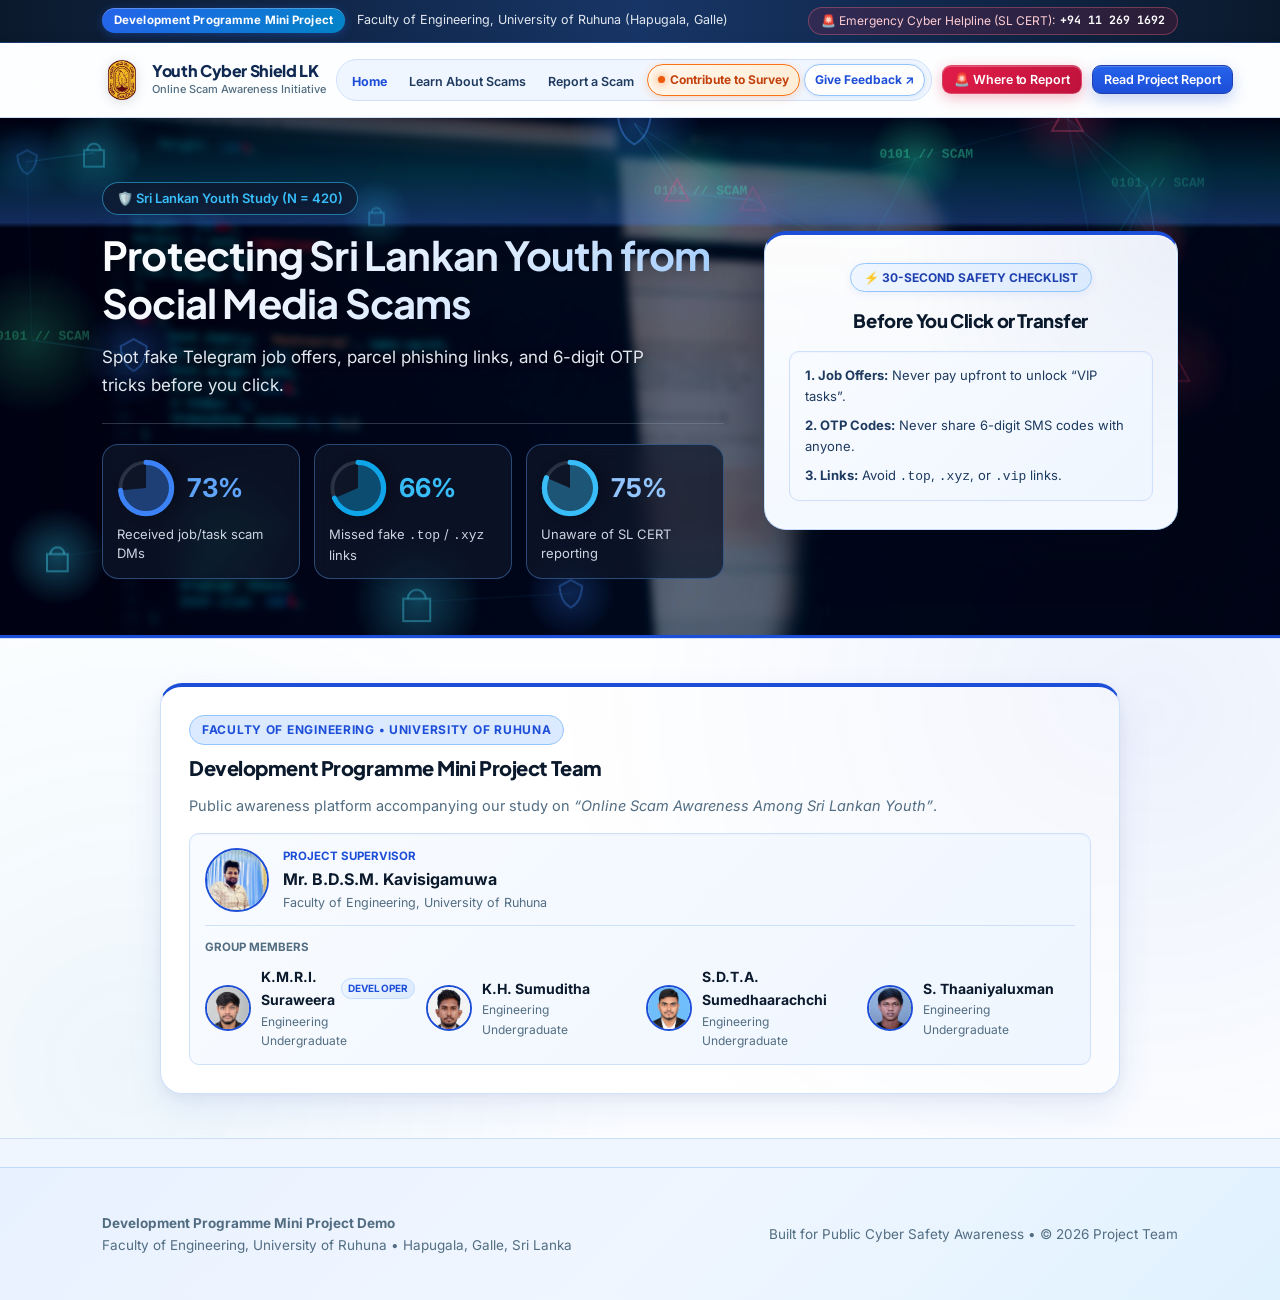
==== commit e5131aeb: "Report a scam tap" ====
--- a/index.html
+++ b/index.html
@@ -48,7 +48,7 @@
       <ul class="nav-links">
         <li><a href="index.html" style="color: var(--primary); font-weight: 700;">Home</a></li>
         <li><a href="learn-scams.html">Learn About Scams</a></li>
-        <li><a href="scams-community.html">Scams &amp; Community Hub</a></li>
+        <li><a href="scams-community.html">Report a Scam</a></li>
         <li>
           <a
             href="https://forms.gle/JAWZWWdivyBygaiA6"
@@ -113,7 +113,7 @@
           <li>
             <a href="scams-community.html" class="mobile-nav-link">
               <span class="mobile-nav-icon">📢</span>
-              <span>Scams &amp; Community Hub</span>
+              <span>Report a Scam</span>
               <span class="mobile-nav-tag">Live Feed</span>
             </a>
           </li>
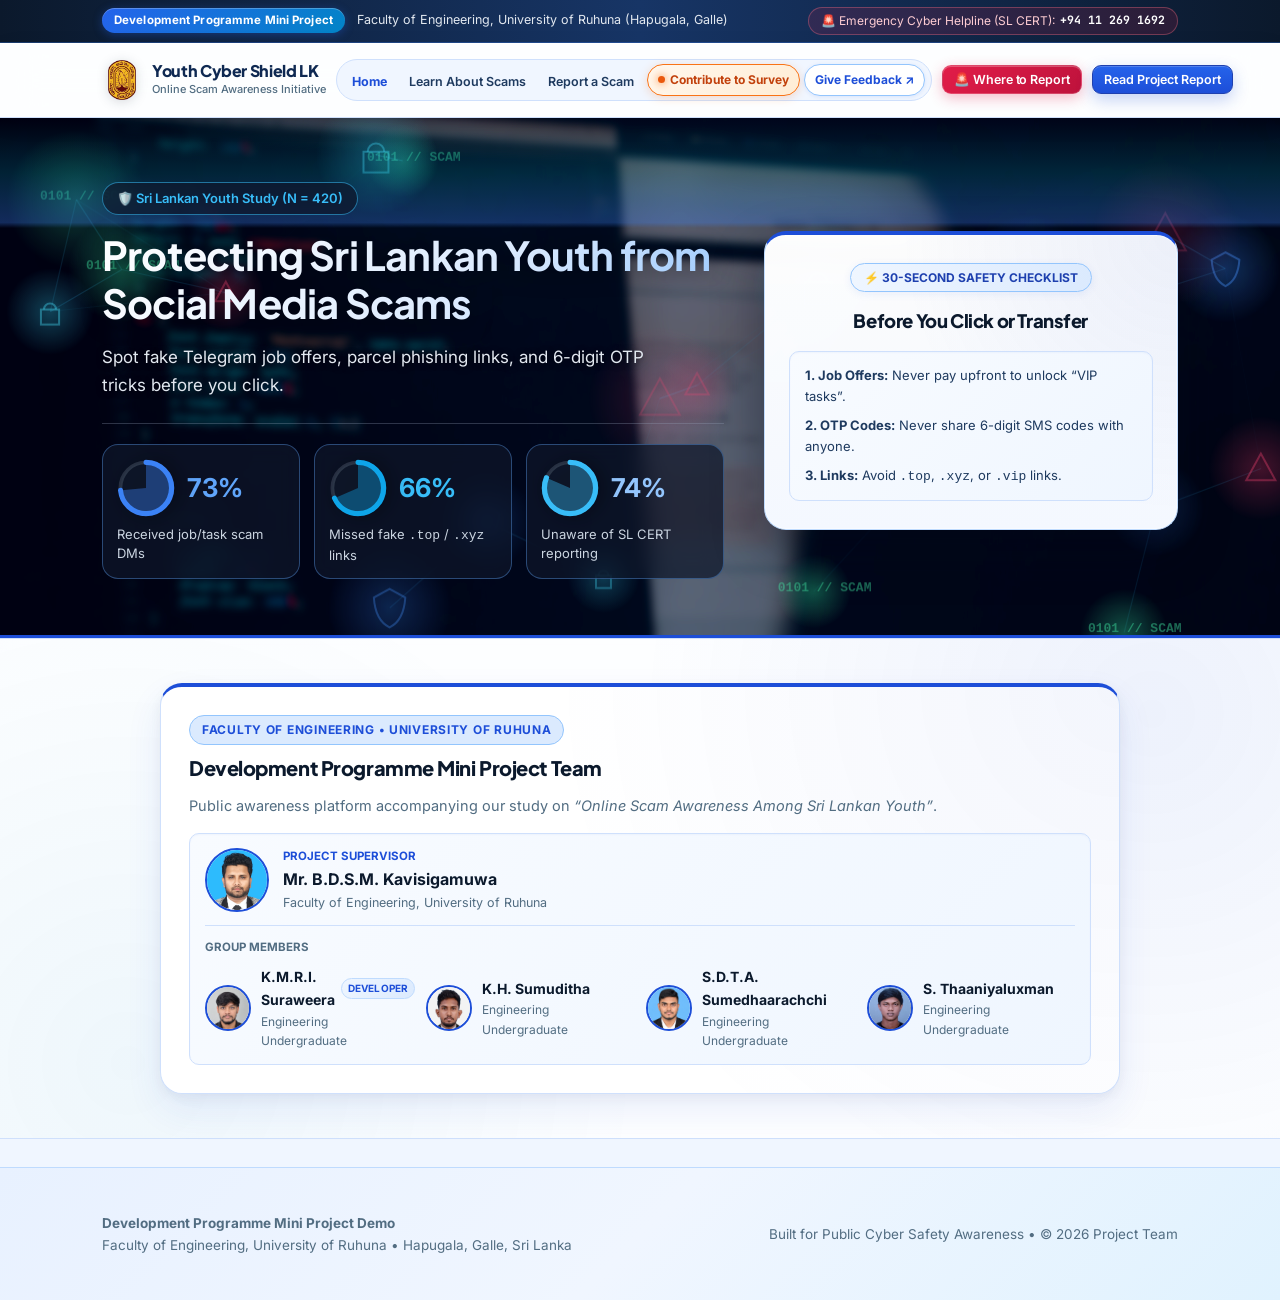
==== commit b1c49e65: "advisor image" ====
--- a/index.html
+++ b/index.html
@@ -245,9 +245,9 @@
         <div class="ruhuna-meta-box" style="border: 1px solid var(--border-color); gap: 12px;">
           <div style="display: flex; align-items: center; gap: 14px; padding-bottom: 12px; border-bottom: 1px solid var(--border-color);">
             <img
-              src="supervisor.jpg"
+              src="supervisor.jpg?v=2"
               alt="Mr. B.D.S.M. Kavisigamuwa — Project Supervisor"
-              style="width: 64px; height: 64px; border-radius: 50%; object-fit: cover; object-position: center 22%; border: 2px solid var(--primary); flex-shrink: 0;"
+              style="width: 64px; height: 64px; border-radius: 50%; object-fit: cover; object-position: center 25%; border: 2px solid var(--primary); flex-shrink: 0;"
             />
             <div>
               <div style="font-size: 11.5px; font-weight: 700; color: var(--primary); text-transform: uppercase;">
@@ -367,9 +367,9 @@
           </div>
           <div style="display: flex; align-items: center; gap: 12px; padding-top: 10px; border-top: 1px solid var(--border-color);">
             <img
-              src="supervisor.jpg"
+              src="supervisor.jpg?v=2"
               alt="Mr. B.D.S.M. Kavisigamuwa"
-              style="width: 52px; height: 52px; border-radius: 50%; object-fit: cover; object-position: center 22%; border: 2px solid var(--primary); flex-shrink: 0;"
+              style="width: 52px; height: 52px; border-radius: 50%; object-fit: cover; object-position: center 25%; border: 2px solid var(--primary); flex-shrink: 0;"
             />
             <div style="font-size: 13.5px; color: var(--text-body);">
               <strong>Project Supervisor:</strong> Mr. B.D.S.M. Kavisigamuwa<br />
